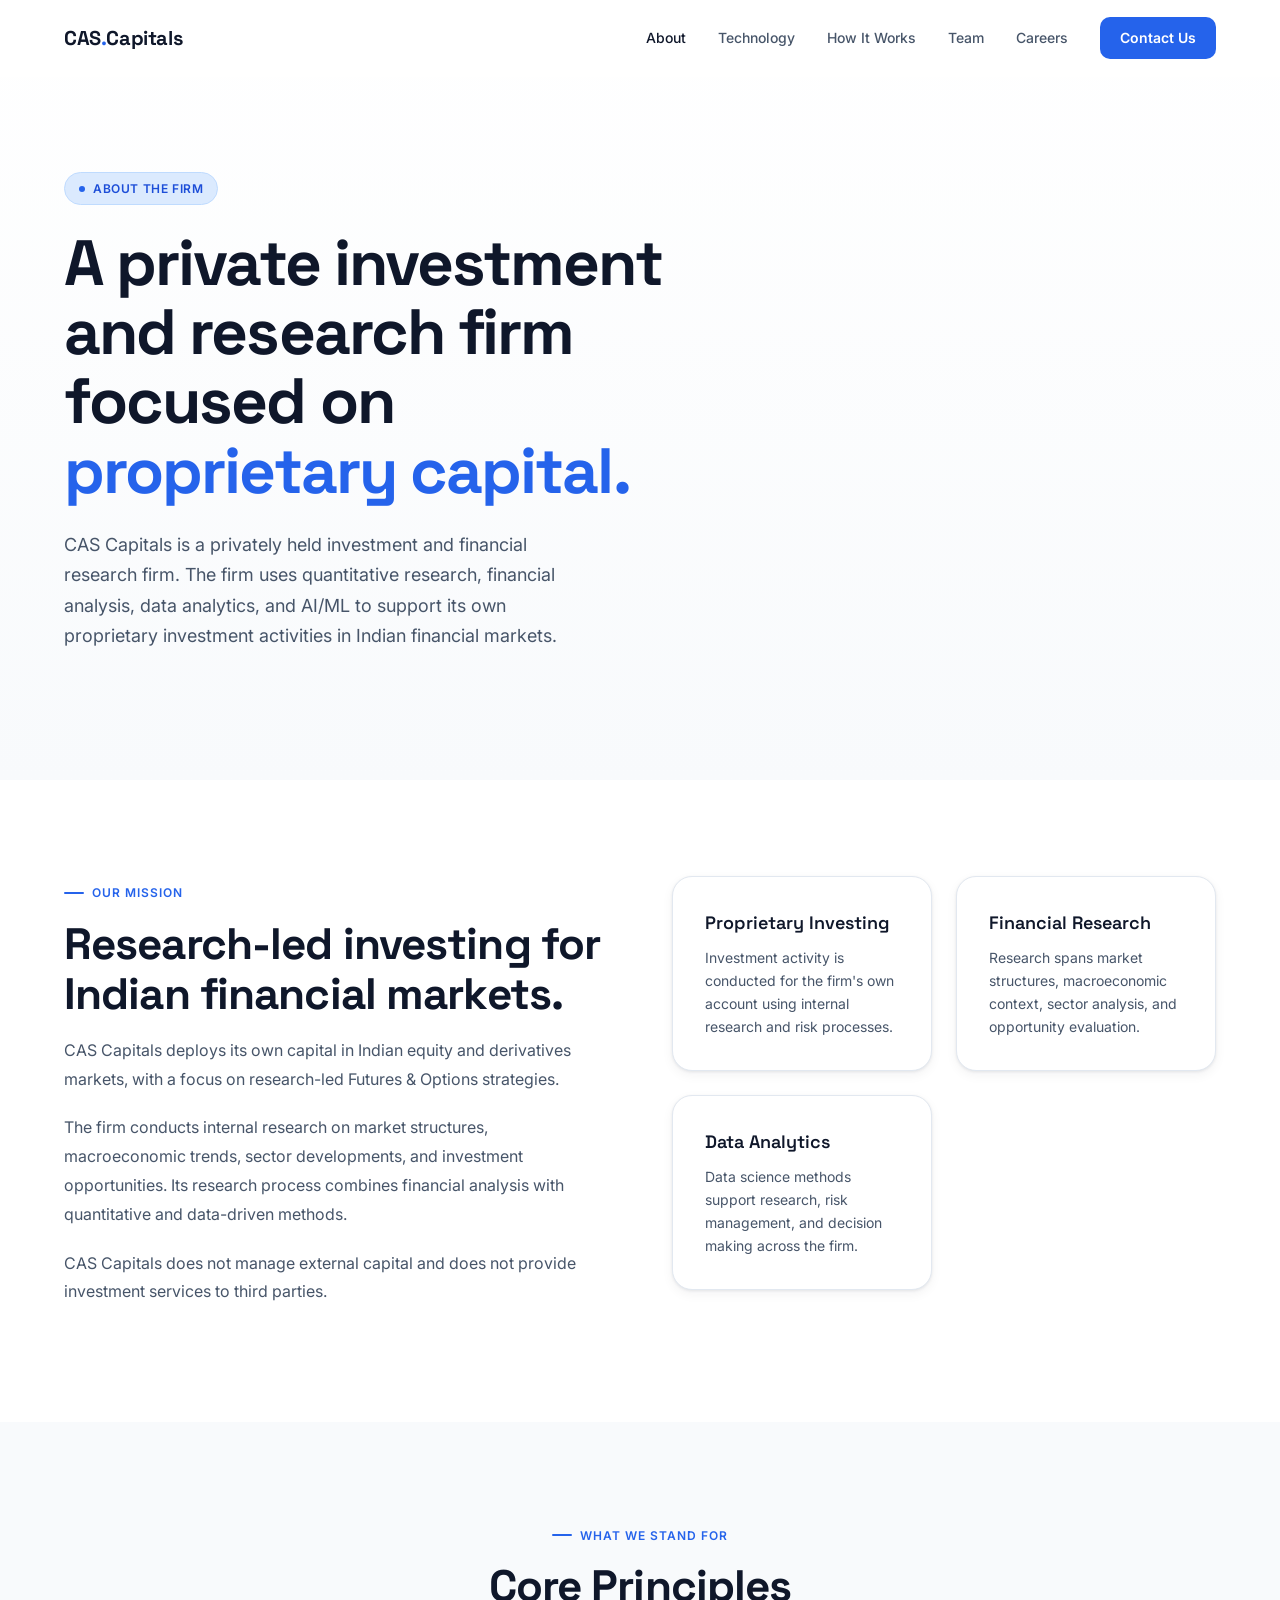
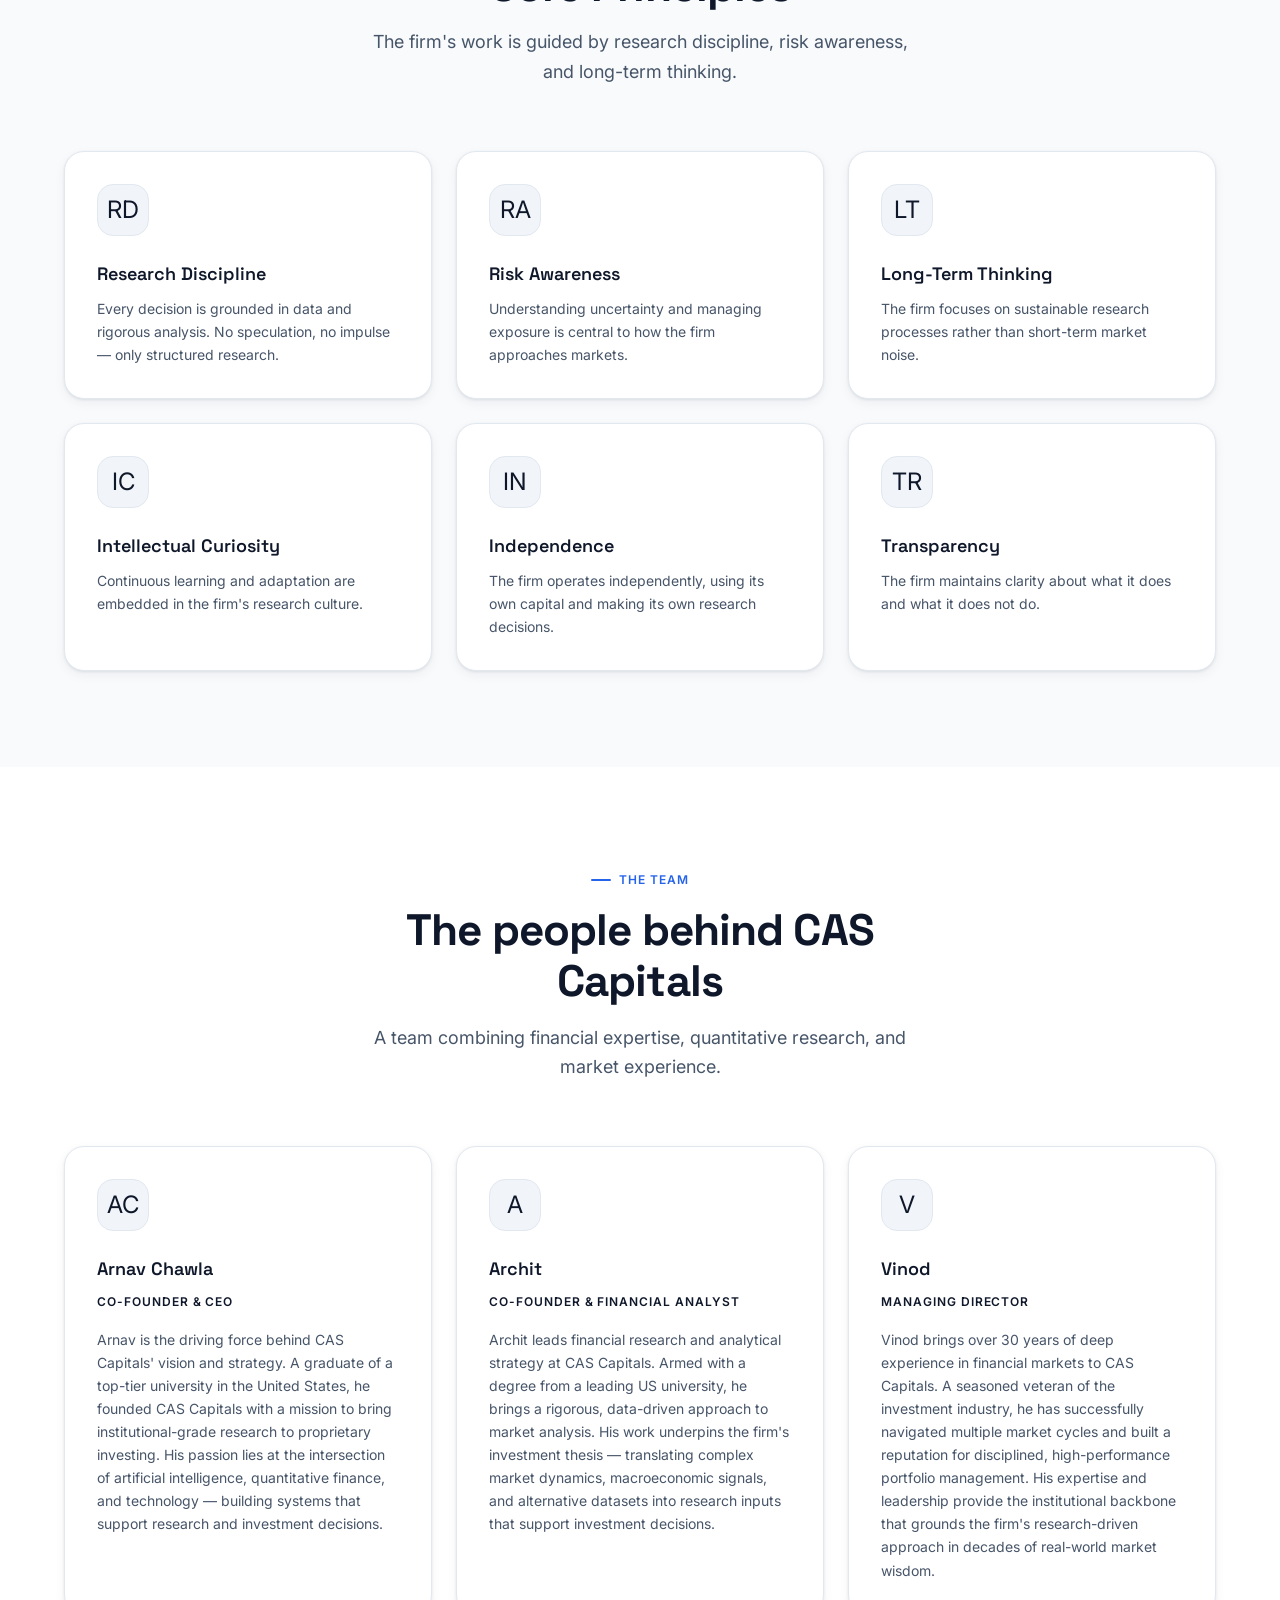
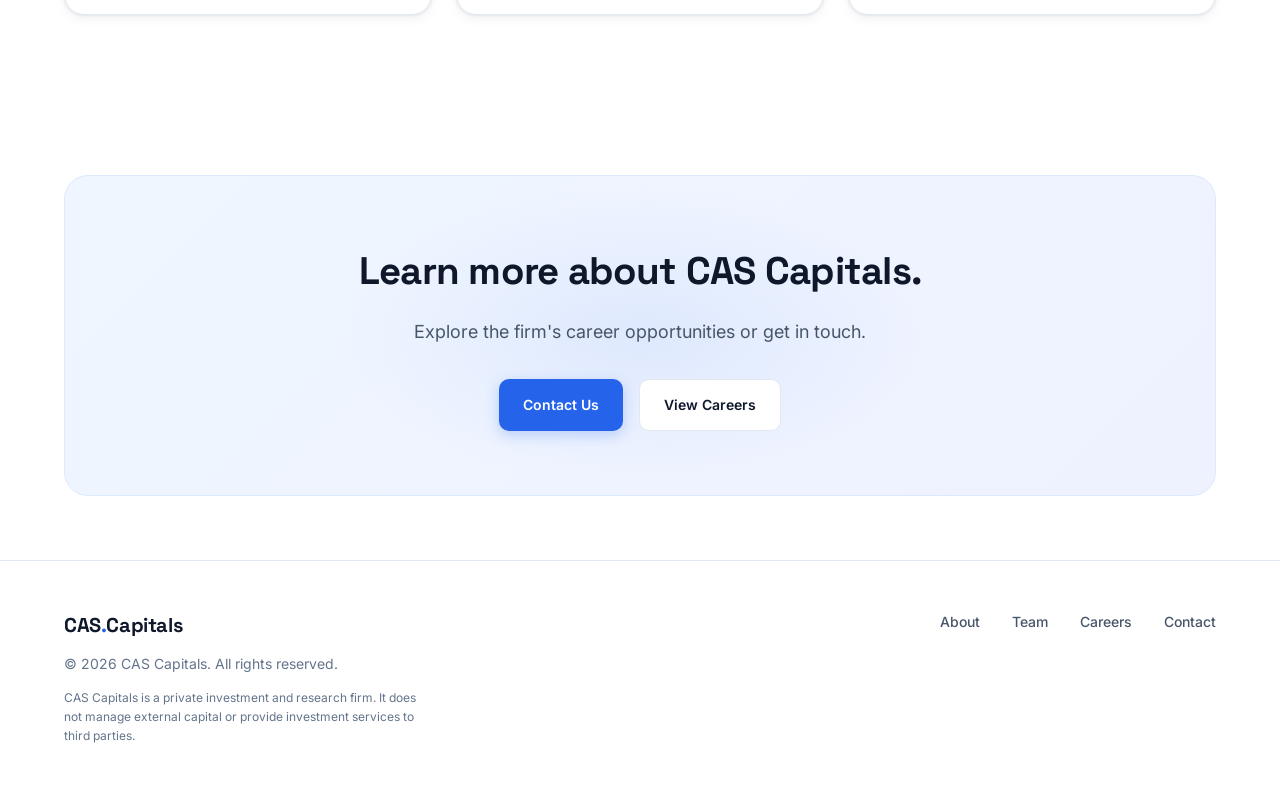
==== about.html @ b5a3a10e "Migrate about page to shared design system" ====
<!DOCTYPE html>
<html lang="en">
<head>
  <meta charset="UTF-8" />
  <meta name="viewport" content="width=device-width, initial-scale=1.0" />
  <title>About — CAS Capitals</title>
  <meta name="description" content="Learn about CAS Capitals — our mission, research orientation, and the team behind proprietary investment research." />
  <link rel="preconnect" href="https://fonts.googleapis.com" />
  <link rel="preconnect" href="https://fonts.gstatic.com" crossorigin />
  <link href="https://fonts.googleapis.com/css2?family=Inter:wght@300;400;500;600;700&family=Space+Grotesk:wght@300;400;500;600;700&display=swap" rel="stylesheet" />
  <link rel="stylesheet" href="css/main.css" />
</head>
<body>

<!-- NAV -->
<nav class="navbar">
  <div class="container navbar-inner">
    <a href="index.html" class="logo">CAS<span>.</span>Capitals</a>
    <button class="mobile-menu-btn" type="button" aria-label="Open navigation menu"></button>
    <ul class="nav-links">
      <li><a href="about.html" class="active">About</a></li>
      <li><a href="index.html#technology">Technology</a></li>
      <li><a href="index.html#how">How It Works</a></li>
      <li><a href="about.html#team">Team</a></li>
      <li><a href="careers.html">Careers</a></li>
      <li><a href="contact.html" class="nav-cta">Contact Us</a></li>
    </ul>
  </div>
</nav>

<!-- PAGE HERO -->
<section class="hero">
  <div class="container">
    <div class="hero-content">
      <div class="badge hero-badge reveal"><span class="badge-dot"></span>About the Firm</div>
      <h1 class="hero-title reveal reveal-d1">A private investment and research firm focused on <em>proprietary capital.</em></h1>
      <p class="hero-sub reveal reveal-d2">
        CAS Capitals is a privately held investment and financial research firm. The firm uses quantitative research, financial analysis, data analytics, and AI/ML to support its own proprietary investment activities in Indian financial markets.
      </p>
    </div>
  </div>
</section>

<!-- MISSION -->
<section class="section" id="mission">
  <div class="container">
    <div class="mission-grid">
      <div class="mission-text">
        <div class="section-label reveal">Our Mission</div>
        <h2 class="section-title reveal reveal-d1">Research-led investing for Indian financial markets.</h2>
        <p class="reveal reveal-d2">
          CAS Capitals deploys its own capital in Indian equity and derivatives markets, with a focus on research-led Futures & Options strategies.
        </p>
        <p class="reveal reveal-d3">
          The firm conducts internal research on market structures, macroeconomic trends, sector developments, and investment opportunities. Its research process combines financial analysis with quantitative and data-driven methods.
        </p>
        <p class="reveal reveal-d4">
          CAS Capitals does not manage external capital and does not provide investment services to third parties.
        </p>
      </div>
      <div class="mission-stats reveal reveal-d2">
        <div class="card">
          <div class="card-title">Proprietary Investing</div>
          <p class="card-text">Investment activity is conducted for the firm's own account using internal research and risk processes.</p>
        </div>
        <div class="card">
          <div class="card-title">Financial Research</div>
          <p class="card-text">Research spans market structures, macroeconomic context, sector analysis, and opportunity evaluation.</p>
        </div>
        <div class="card">
          <div class="card-title">Data Analytics</div>
          <p class="card-text">Data science methods support research, risk management, and decision making across the firm.</p>
        </div>
      </div>
    </div>
  </div>
</section>

<!-- VALUES -->
<section class="section section-alt" id="values">
  <div class="container">
    <div class="section-header center">
      <div class="section-label reveal">What We Stand For</div>
      <h2 class="section-title reveal reveal-d1">Core Principles</h2>
      <p class="section-sub reveal reveal-d2">The firm's work is guided by research discipline, risk awareness, and long-term thinking.</p>
    </div>
    <div class="features-grid">
      <div class="card reveal reveal-d1">
        <div class="card-icon">RD</div>
        <h3 class="card-title">Research Discipline</h3>
        <p class="card-text">Every decision is grounded in data and rigorous analysis. No speculation, no impulse — only structured research.</p>
      </div>
      <div class="card reveal reveal-d2">
        <div class="card-icon">RA</div>
        <h3 class="card-title">Risk Awareness</h3>
        <p class="card-text">Understanding uncertainty and managing exposure is central to how the firm approaches markets.</p>
      </div>
      <div class="card reveal reveal-d3">
        <div class="card-icon">LT</div>
        <h3 class="card-title">Long-Term Thinking</h3>
        <p class="card-text">The firm focuses on sustainable research processes rather than short-term market noise.</p>
      </div>
      <div class="card reveal reveal-d1">
        <div class="card-icon">IC</div>
        <h3 class="card-title">Intellectual Curiosity</h3>
        <p class="card-text">Continuous learning and adaptation are embedded in the firm's research culture.</p>
      </div>
      <div class="card reveal reveal-d2">
        <div class="card-icon">IN</div>
        <h3 class="card-title">Independence</h3>
        <p class="card-text">The firm operates independently, using its own capital and making its own research decisions.</p>
      </div>
      <div class="card reveal reveal-d3">
        <div class="card-icon">TR</div>
        <h3 class="card-title">Transparency</h3>
        <p class="card-text">The firm maintains clarity about what it does and what it does not do.</p>
      </div>
    </div>
  </div>
</section>

<!-- TEAM -->
<section class="section" id="team">
  <div class="container">
    <div class="section-header center">
      <div class="section-label reveal">The Team</div>
      <h2 class="section-title reveal reveal-d1">The people behind CAS Capitals</h2>
      <p class="section-sub reveal reveal-d2">A team combining financial expertise, quantitative research, and market experience.</p>
    </div>
    <div class="features-grid">
      <div class="card reveal reveal-d1">
        <div class="card-icon">AC</div>
        <h3 class="card-title">Arnav Chawla</h3>
        <p class="card-text" style="font-size: 0.75rem; font-weight: 600; color: var(--accent); text-transform: uppercase; letter-spacing: 0.08em; margin-bottom: 16px;">Co-Founder & CEO</p>
        <p class="card-text">Arnav is the driving force behind CAS Capitals' vision and strategy. A graduate of a top-tier university in the United States, he founded CAS Capitals with a mission to bring institutional-grade research to proprietary investing. His passion lies at the intersection of artificial intelligence, quantitative finance, and technology — building systems that support research and investment decisions.</p>
      </div>
      <div class="card reveal reveal-d2">
        <div class="card-icon">A</div>
        <h3 class="card-title">Archit</h3>
        <p class="card-text" style="font-size: 0.75rem; font-weight: 600; color: var(--accent); text-transform: uppercase; letter-spacing: 0.08em; margin-bottom: 16px;">Co-Founder & Financial Analyst</p>
        <p class="card-text">Archit leads financial research and analytical strategy at CAS Capitals. Armed with a degree from a leading US university, he brings a rigorous, data-driven approach to market analysis. His work underpins the firm's investment thesis — translating complex market dynamics, macroeconomic signals, and alternative datasets into research inputs that support investment decisions.</p>
      </div>
      <div class="card reveal reveal-d3">
        <div class="card-icon">V</div>
        <h3 class="card-title">Vinod</h3>
        <p class="card-text" style="font-size: 0.75rem; font-weight: 600; color: var(--accent); text-transform: uppercase; letter-spacing: 0.08em; margin-bottom: 16px;">Managing Director</p>
        <p class="card-text">Vinod brings over 30 years of deep experience in financial markets to CAS Capitals. A seasoned veteran of the investment industry, he has successfully navigated multiple market cycles and built a reputation for disciplined, high-performance portfolio management. His expertise and leadership provide the institutional backbone that grounds the firm's research-driven approach in decades of real-world market wisdom.</p>
      </div>
    </div>
  </div>
</section>

<!-- CTA STRIP -->
<section class="cta-section" id="contact">
  <div class="container">
    <div class="cta-inner reveal">
      <div class="cta-decoration"></div>
      <h2>Learn more about CAS Capitals.</h2>
      <p>Explore the firm's career opportunities or get in touch.</p>
      <div class="cta-actions">
        <a href="contact.html" class="btn btn-primary">Contact Us</a>
        <a href="careers.html" class="btn btn-secondary">View Careers</a>
      </div>
    </div>
  </div>
</section>

<!-- FOOTER -->
<footer class="footer">
  <div class="container">
    <div class="footer-inner">
      <div class="footer-brand">
        <a href="index.html" class="logo">CAS<span>.</span>Capitals</a>
        <p class="footer-copy">© 2026 CAS Capitals. All rights reserved.</p>
        <p class="footer-disclaimer">CAS Capitals is a private investment and research firm. It does not manage external capital or provide investment services to third parties.</p>
      </div>
      <ul class="footer-links">
        <li><a href="about.html">About</a></li>
        <li><a href="about.html#team">Team</a></li>
        <li><a href="careers.html">Careers</a></li>
        <li><a href="contact.html">Contact</a></li>
      </ul>
    </div>
  </div>
</footer>

<script src="js/main.js"></script>
</body>
</html>
---- css/main.css ----
/* =====================================================
   CAS Capitals — Design System
   A clean, premium fintech aesthetic.
   ===================================================== */

/* ------------------------------------------------------
   1. Design Tokens
   ------------------------------------------------------ */
:root {
  /* Backgrounds */
  --color-bg: #ffffff;
  --color-bg-alt: #f8fafc;
  --color-bg-soft: #f1f5f9;
  --color-bg-input: #f8fafc;

  /* Text */
  --color-text: #0f172a;
  --color-text-secondary: #475569;
  --color-text-muted: #64748b;

  /* Accents */
  --color-accent: #2563eb;
  --color-accent-hover: #1d4ed8;
  --color-accent-secondary: #4f46e5;
  --color-accent-light: #dbeafe;
  --color-success: #10b981;
  --color-success-light: #d1fae5;

  /* Borders */
  --color-border: #e2e8f0;
  --color-border-light: #f1f5f9;

  /* Typography */
  --font-body: 'Inter', -apple-system, BlinkMacSystemFont, 'Segoe UI', Roboto, sans-serif;
  --font-display: 'Space Grotesk', -apple-system, BlinkMacSystemFont, 'Segoe UI', Roboto, sans-serif;

  /* Font sizes */
  --text-xs: 0.75rem;
  --text-sm: 0.875rem;
  --text-base: 1rem;
  --text-lg: 1.125rem;
  --text-xl: 1.25rem;
  --text-2xl: 1.5rem;
  --text-3xl: 1.875rem;
  --text-4xl: 2.25rem;
  --text-5xl: 3rem;

  /* Spacing */
  --space-1: 0.25rem;
  --space-2: 0.5rem;
  --space-3: 0.75rem;
  --space-4: 1rem;
  --space-5: 1.25rem;
  --space-6: 1.5rem;
  --space-8: 2rem;
  --space-10: 2.5rem;
  --space-12: 3rem;
  --space-16: 4rem;
  --space-20: 5rem;
  --space-24: 6rem;
  --space-32: 8rem;

  /* Layout */
  --container-max: 1200px;
  --radius-sm: 0.5rem;
  --radius-md: 0.625rem;
  --radius-lg: 1rem;
  --radius-xl: 1rem;
  --radius-2xl: 1.25rem;
  --radius-3xl: 1.5rem;

  /* Shadows */
  --shadow-sm: 0 1px 2px rgba(15, 23, 42, 0.04);
  --shadow-md: 0 4px 6px -1px rgba(15, 23, 42, 0.05), 0 2px 4px -2px rgba(15, 23, 42, 0.05);
  --shadow-lg: 0 10px 15px -3px rgba(15, 23, 42, 0.07), 0 4px 6px -4px rgba(15, 23, 42, 0.05);
  --shadow-xl: 0 20px 25px -5px rgba(15, 23, 42, 0.08), 0 8px 10px -6px rgba(15, 23, 42, 0.04);
  --shadow-card: 0 1px 3px rgba(15, 23, 42, 0.08), 0 4px 12px rgba(15, 23, 42, 0.05);
  --shadow-card-hover: 0 12px 24px rgba(15, 23, 42, 0.08);
  --shadow-button: 0 4px 14px rgba(37, 99, 235, 0.25);

  /* Transitions */
  --transition-fast: 150ms ease;
  --transition-base: 250ms ease;
  --transition-slow: 350ms ease;
}

/* ------------------------------------------------------
   2. Reset & Base
   ------------------------------------------------------ */
*,
*::before,
*::after {
  box-sizing: border-box;
  margin: 0;
  padding: 0;
}

html {
  scroll-behavior: smooth;
  -webkit-font-smoothing: antialiased;
  -moz-osx-font-smoothing: grayscale;
}

body {
  font-family: var(--font-body);
  font-size: var(--text-base);
  line-height: 1.6;
  color: var(--color-text);
  background-color: var(--color-bg);
  overflow-x: hidden;
}

img,
svg,
video,
canvas {
  display: block;
  max-width: 100%;
}

a {
  color: inherit;
  text-decoration: none;
}

ul,
ol {
  list-style: none;
}

button {
  font-family: inherit;
  cursor: pointer;
  border: none;
  background: none;
}

input,
textarea,
select {
  font-family: inherit;
  font-size: inherit;
}

::selection {
  background: var(--color-accent-light);
  color: var(--color-accent-hover);
}

/* ------------------------------------------------------
   3. Layout Utilities
   ------------------------------------------------------ */
.container {
  width: 100%;
  max-width: var(--container-max);
  margin: 0 auto;
  padding-left: var(--space-6);
  padding-right: var(--space-6);
}

@media (max-width: 640px) {
  .container {
    padding-left: var(--space-5);
    padding-right: var(--space-5);
  }
}

.section {
  padding-top: var(--space-24);
  padding-bottom: var(--space-24);
}

.section-alt {
  background-color: var(--color-bg-alt);
}

.section-header {
  max-width: 640px;
  margin-bottom: var(--space-16);
}

.section-header.center {
  text-align: center;
  margin-left: auto;
  margin-right: auto;
}

.section-label {
  display: inline-flex;
  align-items: center;
  gap: var(--space-2);
  font-size: var(--text-xs);
  font-weight: 600;
  letter-spacing: 0.08em;
  text-transform: uppercase;
  color: var(--color-accent);
  margin-bottom: var(--space-4);
}

.section-label::before {
  content: '';
  width: 20px;
  height: 2px;
  background-color: var(--color-accent);
  border-radius: 2px;
}

.section-header.center .section-label {
  justify-content: center;
}

.section-title {
  font-family: var(--font-display);
  font-size: clamp(1.875rem, 3.5vw, 2.75rem);
  font-weight: 700;
  line-height: 1.15;
  letter-spacing: -0.02em;
  color: var(--color-text);
  margin-bottom: var(--space-4);
}

.section-title em {
  font-style: normal;
  color: var(--color-accent);
}

.section-sub {
  font-size: var(--text-lg);
  color: var(--color-text-secondary);
  line-height: 1.65;
  max-width: 560px;
}

.section-header.center .section-sub {
  margin-left: auto;
  margin-right: auto;
}

/* ------------------------------------------------------
   4. Navbar
   ------------------------------------------------------ */
.navbar {
  position: fixed;
  top: 0;
  left: 0;
  right: 0;
  z-index: 100;
  background: rgba(255, 255, 255, 0.85);
  backdrop-filter: blur(12px);
  -webkit-backdrop-filter: blur(12px);
  border-bottom: 1px solid transparent;
  transition: var(--transition-base);
}

.navbar.scrolled {
  background: rgba(255, 255, 255, 0.96);
  border-bottom-color: var(--color-border);
  box-shadow: var(--shadow-sm);
}

.navbar-inner {
  display: flex;
  align-items: center;
  justify-content: space-between;
  height: 76px;
}

.logo {
  font-family: var(--font-display);
  font-size: var(--text-xl);
  font-weight: 700;
  letter-spacing: -0.02em;
  color: var(--color-text);
  display: inline-flex;
  align-items: baseline;
}

.logo span {
  color: var(--color-accent);
}

.nav-links {
  display: flex;
  align-items: center;
  gap: var(--space-8);
}

.nav-links a {
  font-size: var(--text-sm);
  font-weight: 500;
  color: var(--color-text-secondary);
  transition: color var(--transition-fast);
}

.nav-links a:hover,
.nav-links a.active {
  color: var(--color-text);
}

.nav-cta {
  display: inline-flex;
  align-items: center;
  gap: var(--space-2);
  background-color: var(--color-accent);
  color: #fff !important;
  padding: 0.625rem 1.25rem;
  border-radius: var(--radius-md);
  font-weight: 600 !important;
  font-size: var(--text-sm) !important;
  transition: background-color var(--transition-fast), box-shadow var(--transition-fast);
}

.nav-cta:hover {
  background-color: var(--color-accent-hover);
  box-shadow: var(--shadow-button);
}

.nav-cta.active {
  background-color: var(--color-accent-hover);
}

.mobile-menu-btn {
  display: none;
  width: 40px;
  height: 40px;
  align-items: center;
  justify-content: center;
  color: var(--color-text);
  border-radius: var(--radius-md);
  transition: background-color var(--transition-fast);
}

.mobile-menu-btn:hover {
  background-color: var(--color-bg-soft);
}

@media (max-width: 900px) {
  .nav-links {
    position: fixed;
    top: 76px;
    left: 0;
    right: 0;
    background: var(--color-bg);
    border-bottom: 1px solid var(--color-border);
    flex-direction: column;
    align-items: stretch;
    gap: 0;
    padding: var(--space-2) var(--space-6) var(--space-6);
    box-shadow: var(--shadow-lg);
    transform: translateY(-10px);
    opacity: 0;
    visibility: hidden;
    pointer-events: none;
    transition: transform var(--transition-base), opacity var(--transition-base), visibility var(--transition-base);
  }

  .nav-links.open {
    transform: translateY(0);
    opacity: 1;
    visibility: visible;
    pointer-events: auto;
  }

  .nav-links a {
    padding: var(--space-4) 0;
    border-bottom: 1px solid var(--color-border-light);
    font-size: var(--text-base);
  }

  .nav-cta {
    justify-content: center;
    margin-top: var(--space-4);
  }

  .mobile-menu-btn {
    display: flex;
  }
}

/* ------------------------------------------------------
   5. Footer
   ------------------------------------------------------ */
.footer {
  border-top: 1px solid var(--color-border);
  padding-top: var(--space-12);
  padding-bottom: var(--space-12);
  background: var(--color-bg);
}

.footer-inner {
  display: flex;
  align-items: flex-start;
  justify-content: space-between;
  gap: var(--space-8);
  flex-wrap: wrap;
}

.footer-brand {
  display: flex;
  flex-direction: column;
  gap: var(--space-3);
  max-width: 360px;
}

.footer-copy {
  font-size: var(--text-sm);
  color: var(--color-text-muted);
  line-height: 1.6;
}

.footer-disclaimer {
  font-size: var(--text-xs);
  color: var(--color-text-muted);
  line-height: 1.6;
}

.footer-links {
  display: flex;
  gap: var(--space-8);
}

.footer-links a {
  font-size: var(--text-sm);
  font-weight: 500;
  color: var(--color-text-secondary);
  transition: color var(--transition-fast);
}

.footer-links a:hover {
  color: var(--color-accent);
}

@media (max-width: 640px) {
  .footer-inner {
    flex-direction: column;
    gap: var(--space-8);
  }

  .footer-links {
    flex-wrap: wrap;
    gap: var(--space-6);
  }
}

/* ------------------------------------------------------
   6. Buttons
   ------------------------------------------------------ */
.btn {
  display: inline-flex;
  align-items: center;
  justify-content: center;
  gap: var(--space-2);
  font-size: var(--text-sm);
  font-weight: 600;
  padding: 0.875rem 1.5rem;
  border-radius: var(--radius-md);
  transition: transform var(--transition-fast), box-shadow var(--transition-fast), background-color var(--transition-fast), border-color var(--transition-fast);
}

.btn svg {
  flex-shrink: 0;
}

.btn-primary {
  background-color: var(--color-accent);
  color: #fff;
  box-shadow: var(--shadow-button);
}

.btn-primary:hover {
  background-color: var(--color-accent-hover);
  transform: translateY(-1px);
  box-shadow: 0 6px 20px rgba(37, 99, 235, 0.3);
}

.btn-secondary {
  background-color: #fff;
  color: var(--color-text);
  border: 1px solid var(--color-border);
}

.btn-secondary:hover {
  border-color: var(--color-accent);
  color: var(--color-accent);
  background-color: var(--color-bg-soft);
}

.btn-lg {
  padding: 1rem 2rem;
  font-size: var(--text-base);
}

.btn-block {
  width: 100%;
}

/* ------------------------------------------------------
   7. Cards
   ------------------------------------------------------ */
.card {
  background: var(--color-bg);
  border: 1px solid var(--color-border);
  border-radius: var(--radius-2xl);
  padding: var(--space-8);
  box-shadow: var(--shadow-card);
  transition: transform var(--transition-base), box-shadow var(--transition-base), border-color var(--transition-base);
}

.card:hover {
  transform: translateY(-4px);
  box-shadow: var(--shadow-card-hover);
  border-color: #dbeafe;
}

.card-icon {
  width: 52px;
  height: 52px;
  display: flex;
  align-items: center;
  justify-content: center;
  font-size: 1.5rem;
  background: var(--color-bg-soft);
  border: 1px solid var(--color-border);
  border-radius: var(--radius-lg);
  margin-bottom: var(--space-6);
}

.card-title {
  font-family: var(--font-display);
  font-size: var(--text-lg);
  font-weight: 600;
  color: var(--color-text);
  margin-bottom: var(--space-2);
}

.card-text {
  font-size: var(--text-sm);
  color: var(--color-text-secondary);
  line-height: 1.65;
}

/* ------------------------------------------------------
   8. Badges & Tags
   ------------------------------------------------------ */
.badge {
  display: inline-flex;
  align-items: center;
  gap: var(--space-2);
  background: var(--color-accent-light);
  color: var(--color-accent-hover);
  border: 1px solid #bfdbfe;
  border-radius: 999px;
  padding: 0.375rem 0.875rem;
  font-size: var(--text-xs);
  font-weight: 600;
  letter-spacing: 0.05em;
  text-transform: uppercase;
}

.badge-dot {
  width: 6px;
  height: 6px;
  border-radius: 50%;
  background: var(--color-accent);
  animation: pulse-dot 2s infinite;
}

.badge-success {
  background: var(--color-success-light);
  color: #047857;
  border-color: #a7f3d0;
}

.badge-success .badge-dot {
  background: var(--color-success);
}

@keyframes pulse-dot {
  0%, 100% { opacity: 1; transform: scale(1); }
  50% { opacity: 0.5; transform: scale(0.75); }
}

/* ------------------------------------------------------
   9. Forms
   ------------------------------------------------------ */
.form-card {
  background: var(--color-bg);
  border: 1px solid var(--color-border);
  border-radius: var(--radius-3xl);
  padding: var(--space-10) var(--space-10);
  box-shadow: var(--shadow-lg);
}

@media (max-width: 640px) {
  .form-card {
    padding: var(--space-8) var(--space-6);
  }
}

.form-row {
  display: grid;
  grid-template-columns: 1fr 1fr;
  gap: var(--space-4);
}

@media (max-width: 640px) {
  .form-row {
    grid-template-columns: 1fr;
  }
}

.form-field {
  display: flex;
  flex-direction: column;
  gap: var(--space-2);
}

.form-field label,
.form-section-label {
  font-size: var(--text-xs);
  font-weight: 600;
  letter-spacing: 0.06em;
  text-transform: uppercase;
  color: var(--color-text-muted);
}

.form-section-label {
  color: var(--color-accent);
  margin-bottom: calc(var(--space-2) * -1);
}

.form-field input,
.form-field textarea,
.form-field select {
  background: var(--color-bg-input);
  border: 1px solid var(--color-border);
  border-radius: var(--radius-md);
  padding: 0.875rem 1rem;
  color: var(--color-text);
  outline: none;
  transition: border-color var(--transition-fast), box-shadow var(--transition-fast), background-color var(--transition-fast);
  width: 100%;
}

.form-field input::placeholder,
.form-field textarea::placeholder {
  color: var(--color-text-muted);
}

.form-field input:hover,
.form-field textarea:hover,
.form-field select:hover {
  border-color: #cbd5e1;
}

.form-field input:focus,
.form-field textarea:focus,
.form-field select:focus {
  border-color: var(--color-accent);
  background-color: #fff;
  box-shadow: 0 0 0 3px rgba(37, 99, 235, 0.1);
}

.form-field textarea {
  resize: vertical;
  min-height: 120px;
}

.form-field select {
  appearance: none;
  -webkit-appearance: none;
  cursor: pointer;
  background-image: url("data:image/svg+xml,%3Csvg xmlns='http://www.w3.org/2000/svg' width='16' height='16' viewBox='0 0 24 24' fill='none' stroke='%2364748b' stroke-width='2' stroke-linecap='round' stroke-linejoin='round'%3E%3Cpath d='m6 9 6 6 6-6'/%3E%3C/svg%3E");
  background-repeat: no-repeat;
  background-position: right 1rem center;
  padding-right: 2.5rem;
}

.form-field select option {
  background: #fff;
  color: var(--color-text);
}

.form-success {
  display: none;
  text-align: center;
  padding: var(--space-8) var(--space-4);
}

.success-icon {
  font-size: 2.5rem;
  margin-bottom: var(--space-4);
}

.form-success h3,
.form-success h4 {
  font-family: var(--font-display);
  font-size: var(--text-xl);
  font-weight: 700;
  margin-bottom: var(--space-2);
}

.form-success p {
  font-size: var(--text-sm);
  color: var(--color-text-secondary);
}

/* ------------------------------------------------------
   10. Home Page — Hero
   ------------------------------------------------------ */
.hero {
  position: relative;
  padding-top: calc(76px + var(--space-24));
  padding-bottom: var(--space-24);
  background: linear-gradient(180deg, var(--color-bg) 0%, var(--color-bg-alt) 100%);
  overflow: hidden;
}

.hero-grid {
  display: grid;
  grid-template-columns: 1fr 1fr;
  gap: var(--space-16);
  align-items: center;
}

.hero-content {
  max-width: 640px;
}

.hero-badge {
  margin-bottom: var(--space-6);
}

.hero-title {
  font-family: var(--font-display);
  font-size: clamp(2.5rem, 5vw, 4rem);
  font-weight: 700;
  line-height: 1.08;
  letter-spacing: -0.03em;
  color: var(--color-text);
  margin-bottom: var(--space-6);
}

.hero-title em {
  font-style: normal;
  color: var(--color-accent);
}

.hero-sub {
  font-size: var(--text-lg);
  color: var(--color-text-secondary);
  line-height: 1.7;
  margin-bottom: var(--space-8);
  max-width: 520px;
}

.hero-actions {
  display: flex;
  gap: var(--space-4);
  flex-wrap: wrap;
  margin-bottom: var(--space-16);
}

.hero-visual {
  position: relative;
}

.hero-card {
  background: var(--color-bg);
  border: 1px solid var(--color-border);
  border-radius: var(--radius-3xl);
  padding: var(--space-8);
  box-shadow: var(--shadow-xl);
}

.hero-card-header {
  display: flex;
  justify-content: space-between;
  align-items: center;
  margin-bottom: var(--space-6);
}

.hero-card-title {
  font-family: var(--font-display);
  font-weight: 600;
  color: var(--color-text);
}

.hero-card-value {
  font-family: var(--font-display);
  font-size: var(--text-3xl);
  font-weight: 700;
  color: var(--color-accent);
  margin-bottom: var(--space-1);
}

.hero-card-label {
  font-size: var(--text-sm);
  color: var(--color-text-muted);
}

.mini-chart {
  display: flex;
  align-items: flex-end;
  gap: var(--space-2);
  height: 120px;
  margin-bottom: var(--space-6);
}

.mini-bar {
  flex: 1;
  border-radius: 4px 4px 0 0;
  background: linear-gradient(to top, var(--color-accent-secondary), var(--color-accent));
  opacity: 0.85;
  transform-origin: bottom;
  animation: bar-grow 1.2s ease forwards;
}

@keyframes bar-grow {
  from { transform: scaleY(0); opacity: 0; }
  to { transform: scaleY(1); opacity: 0.85; }
}

.hero-stats {
  display: flex;
  gap: var(--space-12);
  flex-wrap: wrap;
}

.stat-item {
  display: flex;
  flex-direction: column;
  gap: var(--space-1);
}

.stat-value {
  font-family: var(--font-display);
  font-size: var(--text-3xl);
  font-weight: 700;
  color: var(--color-text);
}

.stat-label {
  font-size: var(--text-xs);
  font-weight: 600;
  letter-spacing: 0.06em;
  text-transform: uppercase;
  color: var(--color-text-muted);
}

.hero-decoration {
  position: absolute;
  top: -60px;
  right: -60px;
  width: 320px;
  height: 320px;
  background: radial-gradient(circle, rgba(37, 99, 235, 0.1) 0%, transparent 70%);
  pointer-events: none;
  z-index: 0;
}

@media (max-width: 900px) {
  .hero-grid {
    grid-template-columns: 1fr;
    gap: var(--space-12);
  }

  .hero-visual {
    order: -1;
  }

  .hero-stats {
    gap: var(--space-8);
  }
}

/* ------------------------------------------------------
   11. Marquee
   ------------------------------------------------------ */
.marquee-section {
  background: var(--color-bg);
  border-top: 1px solid var(--color-border);
  border-bottom: 1px solid var(--color-border);
  padding: var(--space-6) 0;
  overflow: hidden;
}

.marquee-track {
  display: flex;
  gap: var(--space-16);
  animation: marquee 30s linear infinite;
  white-space: nowrap;
}

.marquee-track:hover {
  animation-play-state: paused;
}

.marquee-item {
  display: inline-flex;
  align-items: center;
  gap: var(--space-3);
  font-size: var(--text-sm);
  font-weight: 500;
  letter-spacing: 0.04em;
  text-transform: uppercase;
  color: var(--color-text-muted);
}

.marquee-item .dot {
  color: var(--color-accent);
}

@keyframes marquee {
  0% { transform: translateX(0); }
  100% { transform: translateX(-50%); }
}

/* ------------------------------------------------------
   12. Feature Grid
   ------------------------------------------------------ */
.features-grid {
  display: grid;
  grid-template-columns: repeat(3, 1fr);
  gap: var(--space-6);
}

@media (max-width: 900px) {
  .features-grid {
    grid-template-columns: repeat(2, 1fr);
  }
}

@media (max-width: 640px) {
  .features-grid {
    grid-template-columns: 1fr;
  }
}

/* ------------------------------------------------------
   13. AI Engine / Technology Section
   ------------------------------------------------------ */
.ai-section {
  background: linear-gradient(135deg, #f0f9ff 0%, #eef2ff 100%);
  border-radius: var(--radius-3xl);
  padding: var(--space-16);
}

.ai-grid {
  display: grid;
  grid-template-columns: 1fr 1fr;
  gap: var(--space-16);
  align-items: center;
}

.ai-list {
  display: flex;
  flex-direction: column;
  gap: var(--space-4);
}

.ai-pill {
  display: flex;
  align-items: center;
  gap: var(--space-4);
  background: var(--color-bg);
  border: 1px solid var(--color-border);
  border-radius: var(--radius-lg);
  padding: var(--space-4) var(--space-5);
  transition: border-color var(--transition-fast), box-shadow var(--transition-fast);
}

.ai-pill:hover {
  border-color: var(--color-accent);
  box-shadow: var(--shadow-md);
}

.ai-pill-icon {
  width: 44px;
  height: 44px;
  flex-shrink: 0;
  display: flex;
  align-items: center;
  justify-content: center;
  background: var(--color-accent-light);
  color: var(--color-accent);
  border-radius: var(--radius-md);
  font-size: 1.1rem;
}

.ai-pill-text h4 {
  font-size: var(--text-base);
  font-weight: 600;
  color: var(--color-text);
  margin-bottom: 2px;
}

.ai-pill-text p {
  font-size: var(--text-sm);
  color: var(--color-text-secondary);
}

.terminal {
  background: #0f172a;
  border-radius: var(--radius-xl);
  overflow: hidden;
  box-shadow: var(--shadow-xl);
  color: #e2e8f0;
}

.terminal-header {
  display: flex;
  align-items: center;
  gap: var(--space-2);
  padding: var(--space-4) var(--space-5);
  background: rgba(255, 255, 255, 0.05);
  border-bottom: 1px solid rgba(255, 255, 255, 0.08);
}

.t-dot {
  width: 10px;
  height: 10px;
  border-radius: 50%;
}

.t-dot.r { background: #f87171; }
.t-dot.y { background: #fbbf24; }
.t-dot.g { background: #34d399; }

.terminal-title {
  margin-left: var(--space-2);
  font-size: var(--text-xs);
  color: var(--color-text-muted);
}

.terminal-body {
  padding: var(--space-6);
  font-family: 'SF Mono', Consolas, 'Courier New', monospace;
  font-size: var(--text-sm);
  line-height: 1.9;
}

.t-prompt { color: #60a5fa; }
.t-cmd { color: #e2e8f0; }
.t-out { color: #34d399; }
.t-comment { color: #64748b; }
.t-warn { color: #fbbf24; }
.t-cursor {
  display: inline-block;
  width: 8px;
  height: 15px;
  background: #60a5fa;
  vertical-align: middle;
  animation: blink 1s step-end infinite;
}

@keyframes blink {
  0%, 100% { opacity: 1; }
  50% { opacity: 0; }
}

@media (max-width: 900px) {
  .ai-section {
    padding: var(--space-8);
  }

  .ai-grid {
    grid-template-columns: 1fr;
    gap: var(--space-10);
  }
}

/* ------------------------------------------------------
   14. How It Works
   ------------------------------------------------------ */
.steps {
  display: grid;
  grid-template-columns: repeat(4, 1fr);
  gap: var(--space-6);
  counter-reset: step;
}

.step {
  position: relative;
  text-align: center;
}

.step-num {
  width: 64px;
  height: 64px;
  margin: 0 auto var(--space-6);
  display: flex;
  align-items: center;
  justify-content: center;
  font-family: var(--font-display);
  font-size: var(--text-xl);
  font-weight: 700;
  color: var(--color-accent);
  background: var(--color-bg);
  border: 1px solid var(--color-border);
  border-radius: 50%;
  box-shadow: var(--shadow-sm);
  transition: border-color var(--transition-fast), box-shadow var(--transition-fast);
}

.step:hover .step-num {
  border-color: var(--color-accent);
  box-shadow: 0 0 0 4px var(--color-accent-light);
}

.step h3 {
  font-family: var(--font-display);
  font-size: var(--text-base);
  font-weight: 600;
  color: var(--color-text);
  margin-bottom: var(--space-2);
}

.step p {
  font-size: var(--text-sm);
  color: var(--color-text-secondary);
  line-height: 1.6;
}

@media (max-width: 900px) {
  .steps {
    grid-template-columns: repeat(2, 1fr);
  }
}

@media (max-width: 640px) {
  .steps {
    grid-template-columns: 1fr;
  }
}

/* ------------------------------------------------------
   15. CTA Section
   ------------------------------------------------------ */
.cta-section {
  padding-top: var(--space-16);
  padding-bottom: var(--space-16);
}

.cta-inner {
  background: linear-gradient(135deg, #eff6ff 0%, #eef2ff 100%);
  border: 1px solid #dbeafe;
  border-radius: var(--radius-3xl);
  padding: var(--space-16) var(--space-12);
  text-align: center;
  position: relative;
  overflow: hidden;
}

.cta-inner h2 {
  font-family: var(--font-display);
  font-size: clamp(1.75rem, 3vw, 2.5rem);
  font-weight: 700;
  letter-spacing: -0.02em;
  color: var(--color-text);
  margin-bottom: var(--space-4);
  position: relative;
}

.cta-inner p {
  font-size: var(--text-lg);
  color: var(--color-text-secondary);
  line-height: 1.65;
  max-width: 520px;
  margin: 0 auto var(--space-8);
  position: relative;
}

.cta-actions {
  display: flex;
  gap: var(--space-4);
  justify-content: center;
  flex-wrap: wrap;
  position: relative;
}

.cta-decoration {
  position: absolute;
  top: 50%;
  left: 50%;
  transform: translate(-50%, -50%);
  width: 600px;
  height: 300px;
  background: radial-gradient(ellipse, rgba(37, 99, 235, 0.08) 0%, transparent 70%);
  pointer-events: none;
}

@media (max-width: 640px) {
  .cta-inner {
    padding: var(--space-10) var(--space-6);
  }
}

/* ------------------------------------------------------
   16. About Page
   ------------------------------------------------------ */
.page-hero {
  padding-top: calc(76px + var(--space-20));
  padding-bottom: var(--space-20);
  background: linear-gradient(180deg, var(--color-bg) 0%, var(--color-bg-alt) 100%);
  border-bottom: 1px solid var(--color-border);
}

.page-hero-inner {
  max-width: 720px;
}

.page-tag {
  display: inline-flex;
  align-items: center;
  gap: var(--space-2);
  background: var(--color-accent-light);
  color: var(--color-accent-hover);
  border: 1px solid #bfdbfe;
  border-radius: 999px;
  padding: 0.375rem 0.875rem;
  font-size: var(--text-xs);
  font-weight: 600;
  letter-spacing: 0.06em;
  text-transform: uppercase;
  margin-bottom: var(--space-6);
}

.page-hero h1 {
  font-family: var(--font-display);
  font-size: clamp(2rem, 4.5vw, 3.5rem);
  font-weight: 700;
  line-height: 1.1;
  letter-spacing: -0.03em;
  color: var(--color-text);
  margin-bottom: var(--space-6);
}

.page-hero h1 em {
  font-style: normal;
  color: var(--color-accent);
}

.page-hero p {
  font-size: var(--text-lg);
  color: var(--color-text-secondary);
  line-height: 1.7;
  max-width: 600px;
}

.mission-grid {
  display: grid;
  grid-template-columns: 1fr 1fr;
  gap: var(--space-16);
  align-items: start;
}

.mission-text p {
  color: var(--color-text-secondary);
  font-size: var(--text-base);
  line-height: 1.8;
  margin-bottom: var(--space-5);
}

.mission-stats {
  display: grid;
  grid-template-columns: 1fr 1fr;
  gap: var(--space-6);
}

.stat-card {
  background: var(--color-bg);
  border: 1px solid var(--color-border);
  border-radius: var(--radius-xl);
  padding: var(--space-6);
  box-shadow: var(--shadow-card);
  transition: transform var(--transition-base), box-shadow var(--transition-base), border-color var(--transition-base);
}

.stat-card:hover {
  transform: translateY(-4px);
  box-shadow: var(--shadow-card-hover);
  border-color: #dbeafe;
}

.stat-card-value {
  font-family: var(--font-display);
  font-size: var(--text-3xl);
  font-weight: 700;
  color: var(--color-accent);
  margin-bottom: var(--space-1);
}

.stat-card-label {
  font-size: var(--text-xs);
  font-weight: 600;
  letter-spacing: 0.06em;
  text-transform: uppercase;
  color: var(--color-text-muted);
}

.values-grid {
  display: grid;
  grid-template-columns: repeat(3, 1fr);
  gap: var(--space-6);
}

.value-card {
  background: var(--color-bg);
  border: 1px solid var(--color-border);
  border-radius: var(--radius-2xl);
  padding: var(--space-8);
  box-shadow: var(--shadow-card);
  transition: transform var(--transition-base), box-shadow var(--transition-base), border-color var(--transition-base);
}

.value-card:hover {
  transform: translateY(-4px);
  box-shadow: var(--shadow-card-hover);
  border-color: #dbeafe;
}

.value-icon {
  font-size: 2rem;
  margin-bottom: var(--space-4);
}

.value-card h3 {
  font-family: var(--font-display);
  font-size: var(--text-base);
  font-weight: 600;
  color: var(--color-text);
  margin-bottom: var(--space-2);
}

.value-card p {
  font-size: var(--text-sm);
  color: var(--color-text-secondary);
  line-height: 1.65;
}

.team-grid {
  display: grid;
  grid-template-columns: repeat(3, 1fr);
  gap: var(--space-8);
}

.team-card {
  background: var(--color-bg);
  border: 1px solid var(--color-border);
  border-radius: var(--radius-2xl);
  padding: var(--space-10) var(--space-8);
  text-align: center;
  box-shadow: var(--shadow-card);
  transition: transform var(--transition-base), box-shadow var(--transition-base), border-color var(--transition-base);
}

.team-card:hover {
  transform: translateY(-4px);
  box-shadow: var(--shadow-card-hover);
  border-color: #dbeafe;
}

.team-avatar {
  width: 88px;
  height: 88px;
  border-radius: 50%;
  margin: 0 auto var(--space-5);
  display: flex;
  align-items: center;
  justify-content: center;
  font-family: var(--font-display);
  font-size: 1.8rem;
  font-weight: 700;
  background: linear-gradient(135deg, var(--color-accent-light), #e0e7ff);
  color: var(--color-accent);
}

.team-name {
  font-family: var(--font-display);
  font-size: var(--text-lg);
  font-weight: 700;
  color: var(--color-text);
  margin-bottom: var(--space-1);
}

.team-role {
  font-size: var(--text-xs);
  font-weight: 600;
  letter-spacing: 0.08em;
  text-transform: uppercase;
  color: var(--color-accent);
  margin-bottom: var(--space-5);
}

.team-divider {
  width: 40px;
  height: 1px;
  background: var(--color-border);
  margin: 0 auto var(--space-5);
}

.team-bio {
  font-size: var(--text-sm);
  color: var(--color-text-secondary);
  line-height: 1.75;
  text-align: left;
}

@media (max-width: 900px) {
  .mission-grid,
  .values-grid,
  .team-grid {
    grid-template-columns: 1fr 1fr;
  }
}

@media (max-width: 640px) {
  .mission-grid,
  .values-grid,
  .team-grid,
  .mission-stats {
    grid-template-columns: 1fr;
  }
}

/* ------------------------------------------------------
   17. Careers Page
   ------------------------------------------------------ */
.open-badge {
  display: inline-flex;
  align-items: center;
  gap: var(--space-2);
  margin-top: var(--space-6);
}

.why-grid {
  display: grid;
  grid-template-columns: repeat(3, 1fr);
  gap: var(--space-6);
}

.why-card {
  background: var(--color-bg);
  border: 1px solid var(--color-border);
  border-radius: var(--radius-2xl);
  padding: var(--space-8);
  box-shadow: var(--shadow-card);
  transition: transform var(--transition-base), box-shadow var(--transition-base), border-color var(--transition-base);
}

.why-card:hover {
  transform: translateY(-4px);
  box-shadow: var(--shadow-card-hover);
  border-color: #dbeafe;
}

.why-icon {
  font-size: 1.75rem;
  margin-bottom: var(--space-4);
}

.why-card h3 {
  font-family: var(--font-display);
  font-size: var(--text-base);
  font-weight: 600;
  color: var(--color-text);
  margin-bottom: var(--space-2);
}

.why-card p {
  font-size: var(--text-sm);
  color: var(--color-text-secondary);
  line-height: 1.65;
}

.jd-grid {
  display: grid;
  grid-template-columns: 1fr 1fr;
  gap: var(--space-8);
}

.jd-card {
  background: var(--color-bg);
  border: 1px solid var(--color-border);
  border-radius: var(--radius-2xl);
  padding: var(--space-8);
  box-shadow: var(--shadow-card);
  transition: transform var(--transition-base), box-shadow var(--transition-base), border-color var(--transition-base);
  display: flex;
  flex-direction: column;
}

.jd-card:hover {
  transform: translateY(-4px);
  box-shadow: var(--shadow-card-hover);
  border-color: #dbeafe;
}

.jd-tag {
  align-self: flex-start;
  margin-bottom: var(--space-6);
}

.jd-title {
  font-family: var(--font-display);
  font-size: var(--text-2xl);
  font-weight: 700;
  color: var(--color-text);
  margin-bottom: var(--space-1);
}

.jd-comp {
  font-size: var(--text-sm);
  font-weight: 600;
  color: var(--color-accent);
  margin-bottom: var(--space-6);
}

.jd-divider {
  height: 1px;
  background: var(--color-border);
  margin: var(--space-5) 0;
}

.jd-section-title {
  font-size: var(--text-xs);
  font-weight: 700;
  letter-spacing: 0.08em;
  text-transform: uppercase;
  color: var(--color-text-muted);
  margin-bottom: var(--space-3);
}

.jd-list {
  display: flex;
  flex-direction: column;
  gap: var(--space-2);
}

.jd-list li {
  font-size: var(--text-sm);
  color: var(--color-text-secondary);
  line-height: 1.55;
  padding-left: var(--space-5);
  position: relative;
}

.jd-list li::before {
  content: '→';
  position: absolute;
  left: 0;
  color: var(--color-accent);
  font-size: var(--text-sm);
}

.jd-apply {
  align-self: flex-start;
  margin-top: auto;
}

.process-steps {
  display: grid;
  grid-template-columns: repeat(4, 1fr);
  gap: var(--space-6);
}

.p-step {
  text-align: center;
  padding: var(--space-6);
  background: var(--color-bg);
  border: 1px solid var(--color-border);
  border-radius: var(--radius-xl);
  box-shadow: var(--shadow-card);
}

.p-step-num {
  font-family: var(--font-display);
  font-size: var(--text-3xl);
  font-weight: 700;
  color: var(--color-accent);
  margin-bottom: var(--space-3);
}

.p-step h4 {
  font-size: var(--text-base);
  font-weight: 600;
  color: var(--color-text);
  margin-bottom: var(--space-2);
}

.p-step p {
  font-size: var(--text-sm);
  color: var(--color-text-secondary);
  line-height: 1.6;
}

@media (max-width: 900px) {
  .why-grid,
  .jd-grid,
  .process-steps {
    grid-template-columns: 1fr 1fr;
  }
}

@media (max-width: 640px) {
  .why-grid,
  .jd-grid,
  .process-steps {
    grid-template-columns: 1fr;
  }
}

/* ------------------------------------------------------
   18. Contact Page
   ------------------------------------------------------ */
.contact-page {
  padding-top: calc(76px + var(--space-16));
  padding-bottom: var(--space-24);
}

.contact-grid {
  display: grid;
  grid-template-columns: 1fr 1.5fr;
  gap: var(--space-16);
  align-items: start;
}

.contact-title {
  font-family: var(--font-display);
  font-size: clamp(1.875rem, 3.5vw, 3rem);
  font-weight: 700;
  line-height: 1.1;
  letter-spacing: -0.02em;
  color: var(--color-text);
  margin-bottom: var(--space-4);
}

.contact-title em {
  font-style: normal;
  color: var(--color-accent);
}

.contact-desc {
  color: var(--color-text-secondary);
  font-size: var(--text-base);
  line-height: 1.75;
  margin-bottom: var(--space-10);
}

.contact-info {
  display: flex;
  flex-direction: column;
  gap: var(--space-4);
}

.info-item {
  display: flex;
  align-items: center;
  gap: var(--space-4);
  padding: var(--space-4) var(--space-5);
  background: var(--color-bg);
  border: 1px solid var(--color-border);
  border-radius: var(--radius-lg);
  box-shadow: var(--shadow-sm);
  transition: border-color var(--transition-fast), box-shadow var(--transition-fast);
}

.info-item:hover {
  border-color: var(--color-accent);
  box-shadow: var(--shadow-md);
}

.info-icon {
  width: 44px;
  height: 44px;
  display: flex;
  align-items: center;
  justify-content: center;
  background: var(--color-accent-light);
  color: var(--color-accent);
  border-radius: var(--radius-md);
  font-size: 1.1rem;
  flex-shrink: 0;
}

.info-text h4 {
  font-size: var(--text-xs);
  font-weight: 700;
  letter-spacing: 0.06em;
  text-transform: uppercase;
  color: var(--color-text-muted);
  margin-bottom: 2px;
}

.info-text p,
.info-text a {
  font-size: var(--text-sm);
  color: var(--color-text);
}

.info-text a:hover {
  color: var(--color-accent);
}

@media (max-width: 900px) {
  .contact-grid {
    grid-template-columns: 1fr;
    gap: var(--space-12);
  }
}

/* ------------------------------------------------------
   19. Apply Page
   ------------------------------------------------------ */
.apply-page {
  padding-top: calc(76px + var(--space-16));
  padding-bottom: var(--space-20);
}

.apply-page .page-sub {
  color: var(--color-text-secondary);
  font-size: var(--text-base);
  line-height: 1.7;
  margin-bottom: var(--space-10);
  max-width: 560px;
}

.apply-inner {
  max-width: 760px;
  margin: 0 auto;
}

.form-divider {
  height: 1px;
  background: var(--color-border);
  margin: var(--space-4) 0;
}

.upload-area {
  border: 1.5px dashed var(--color-border);
  border-radius: var(--radius-lg);
  padding: var(--space-8) var(--space-6);
  text-align: center;
  cursor: pointer;
  transition: border-color var(--transition-fast), background-color var(--transition-fast);
  position: relative;
  background: var(--color-bg-input);
}

.upload-area:hover,
.upload-area.dragover {
  border-color: var(--color-accent);
  background: var(--color-accent-light);
}

.upload-area input[type='file'] {
  position: absolute;
  inset: 0;
  opacity: 0;
  cursor: pointer;
  width: 100%;
  height: 100%;
}

.upload-icon {
  font-size: 2rem;
  margin-bottom: var(--space-2);
}

.upload-text {
  font-size: var(--text-sm);
  font-weight: 600;
  color: var(--color-text);
  margin-bottom: var(--space-1);
}

.upload-hint {
  font-size: var(--text-xs);
  color: var(--color-text-muted);
}

.upload-filename {
  margin-top: var(--space-2);
  font-size: var(--text-sm);
  color: var(--color-success);
  font-weight: 500;
  display: none;
}

.apply-footer {
  border-top: 1px solid var(--color-border);
  padding: var(--space-8) 0;
  text-align: center;
}

.apply-footer p {
  font-size: var(--text-xs);
  color: var(--color-text-muted);
}

/* ------------------------------------------------------
   20. Reveal Animations
   ------------------------------------------------------ */
.reveal {
  opacity: 0;
  transform: translateY(24px);
  transition: opacity 0.6s ease, transform 0.6s ease;
}

.reveal.visible {
  opacity: 1;
  transform: translateY(0);
}

.reveal-d1 { transition-delay: 0.1s; }
.reveal-d2 { transition-delay: 0.2s; }
.reveal-d3 { transition-delay: 0.3s; }
.reveal-d4 { transition-delay: 0.4s; }
.reveal-d5 { transition-delay: 0.5s; }

/* Respect reduced motion */
@media (prefers-reduced-motion: reduce) {
  *,
  *::before,
  *::after {
    animation-duration: 0.01ms !important;
    animation-iteration-count: 1 !important;
    transition-duration: 0.01ms !important;
  }

  .reveal {
    opacity: 1;
    transform: none;
  }
}
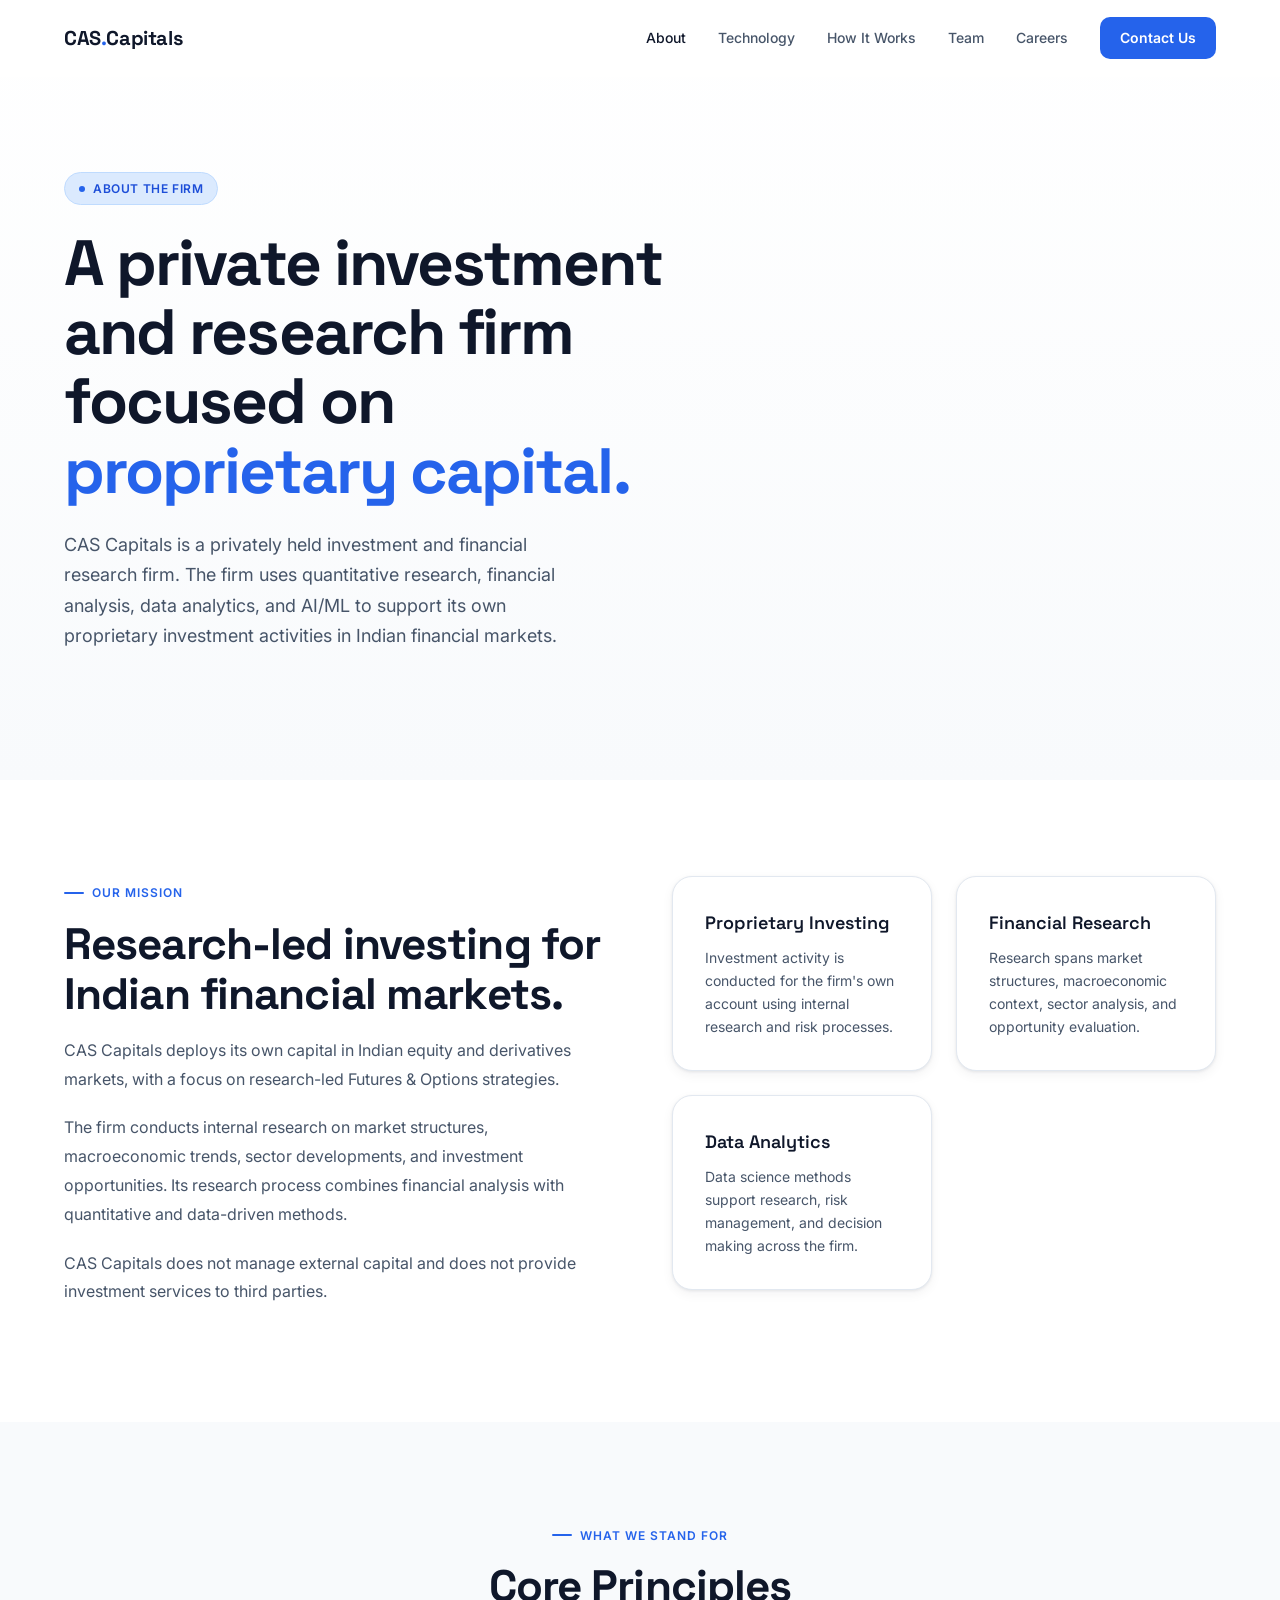
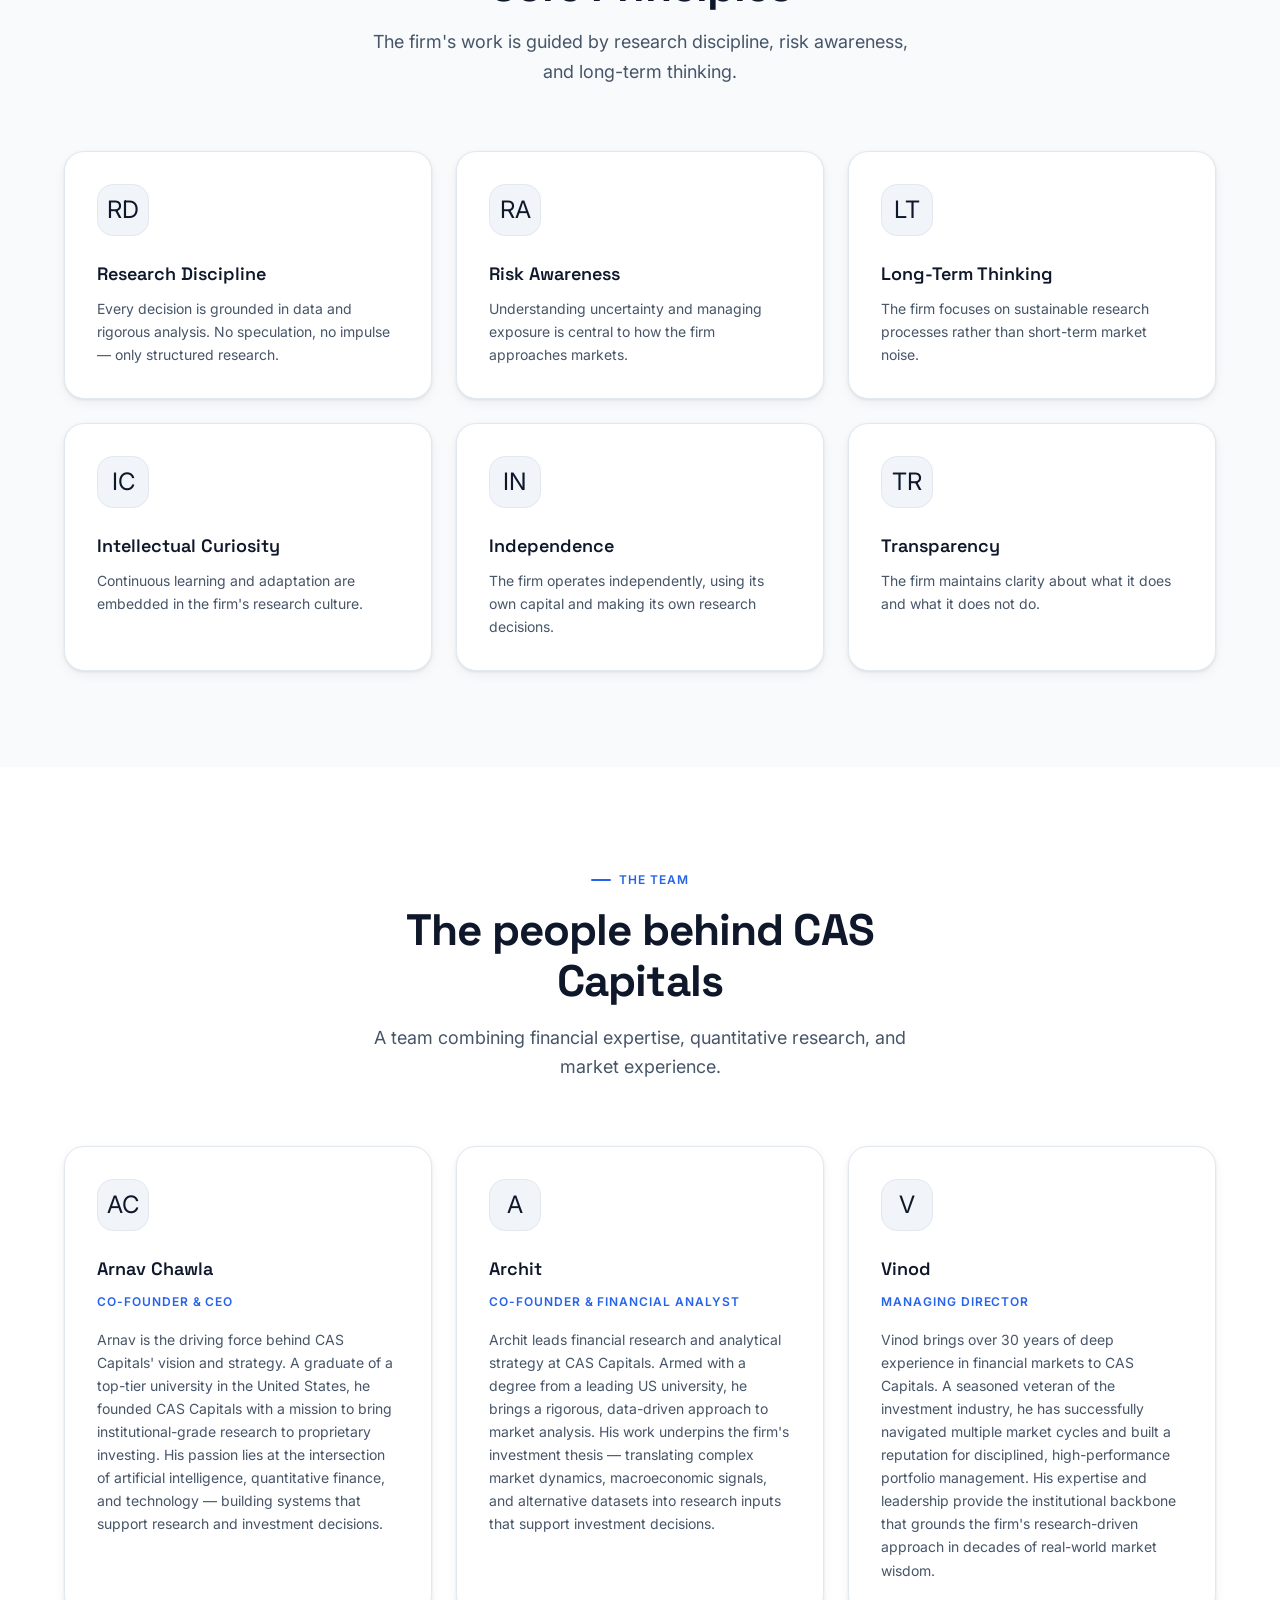
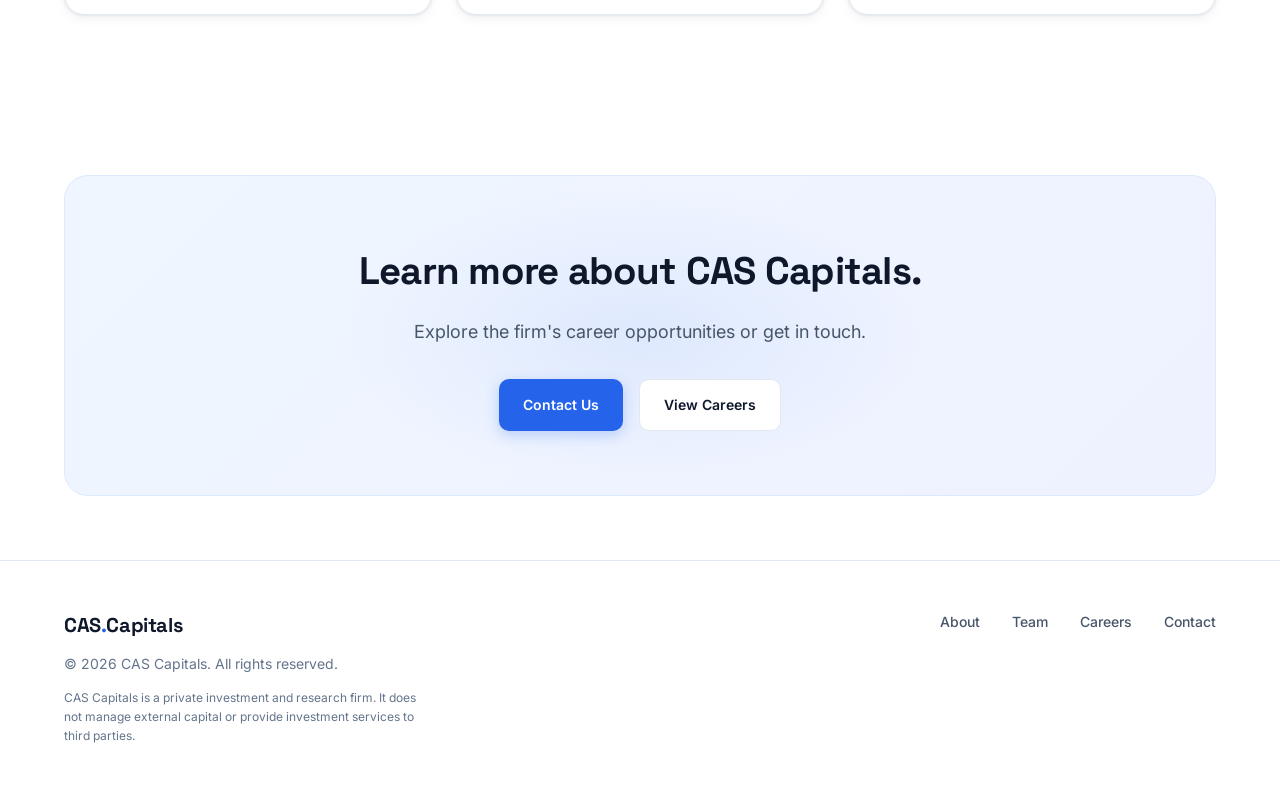
==== commit 5312d9c5: "Complete website migration and resolve all QA findings" ====
--- a/about.html
+++ b/about.html
@@ -131,19 +131,19 @@
       <div class="card reveal reveal-d1">
         <div class="card-icon">AC</div>
         <h3 class="card-title">Arnav Chawla</h3>
-        <p class="card-text" style="font-size: 0.75rem; font-weight: 600; color: var(--accent); text-transform: uppercase; letter-spacing: 0.08em; margin-bottom: 16px;">Co-Founder & CEO</p>
+        <p class="card-text" style="font-size: 0.75rem; font-weight: 600; color: var(--color-accent); text-transform: uppercase; letter-spacing: 0.08em; margin-bottom: 16px;">Co-Founder & CEO</p>
         <p class="card-text">Arnav is the driving force behind CAS Capitals' vision and strategy. A graduate of a top-tier university in the United States, he founded CAS Capitals with a mission to bring institutional-grade research to proprietary investing. His passion lies at the intersection of artificial intelligence, quantitative finance, and technology — building systems that support research and investment decisions.</p>
       </div>
       <div class="card reveal reveal-d2">
         <div class="card-icon">A</div>
         <h3 class="card-title">Archit</h3>
-        <p class="card-text" style="font-size: 0.75rem; font-weight: 600; color: var(--accent); text-transform: uppercase; letter-spacing: 0.08em; margin-bottom: 16px;">Co-Founder & Financial Analyst</p>
+        <p class="card-text" style="font-size: 0.75rem; font-weight: 600; color: var(--color-accent); text-transform: uppercase; letter-spacing: 0.08em; margin-bottom: 16px;">Co-Founder & Financial Analyst</p>
         <p class="card-text">Archit leads financial research and analytical strategy at CAS Capitals. Armed with a degree from a leading US university, he brings a rigorous, data-driven approach to market analysis. His work underpins the firm's investment thesis — translating complex market dynamics, macroeconomic signals, and alternative datasets into research inputs that support investment decisions.</p>
       </div>
       <div class="card reveal reveal-d3">
         <div class="card-icon">V</div>
         <h3 class="card-title">Vinod</h3>
-        <p class="card-text" style="font-size: 0.75rem; font-weight: 600; color: var(--accent); text-transform: uppercase; letter-spacing: 0.08em; margin-bottom: 16px;">Managing Director</p>
+        <p class="card-text" style="font-size: 0.75rem; font-weight: 600; color: var(--color-accent); text-transform: uppercase; letter-spacing: 0.08em; margin-bottom: 16px;">Managing Director</p>
         <p class="card-text">Vinod brings over 30 years of deep experience in financial markets to CAS Capitals. A seasoned veteran of the investment industry, he has successfully navigated multiple market cycles and built a reputation for disciplined, high-performance portfolio management. His expertise and leadership provide the institutional backbone that grounds the firm's research-driven approach in decades of real-world market wisdom.</p>
       </div>
     </div>
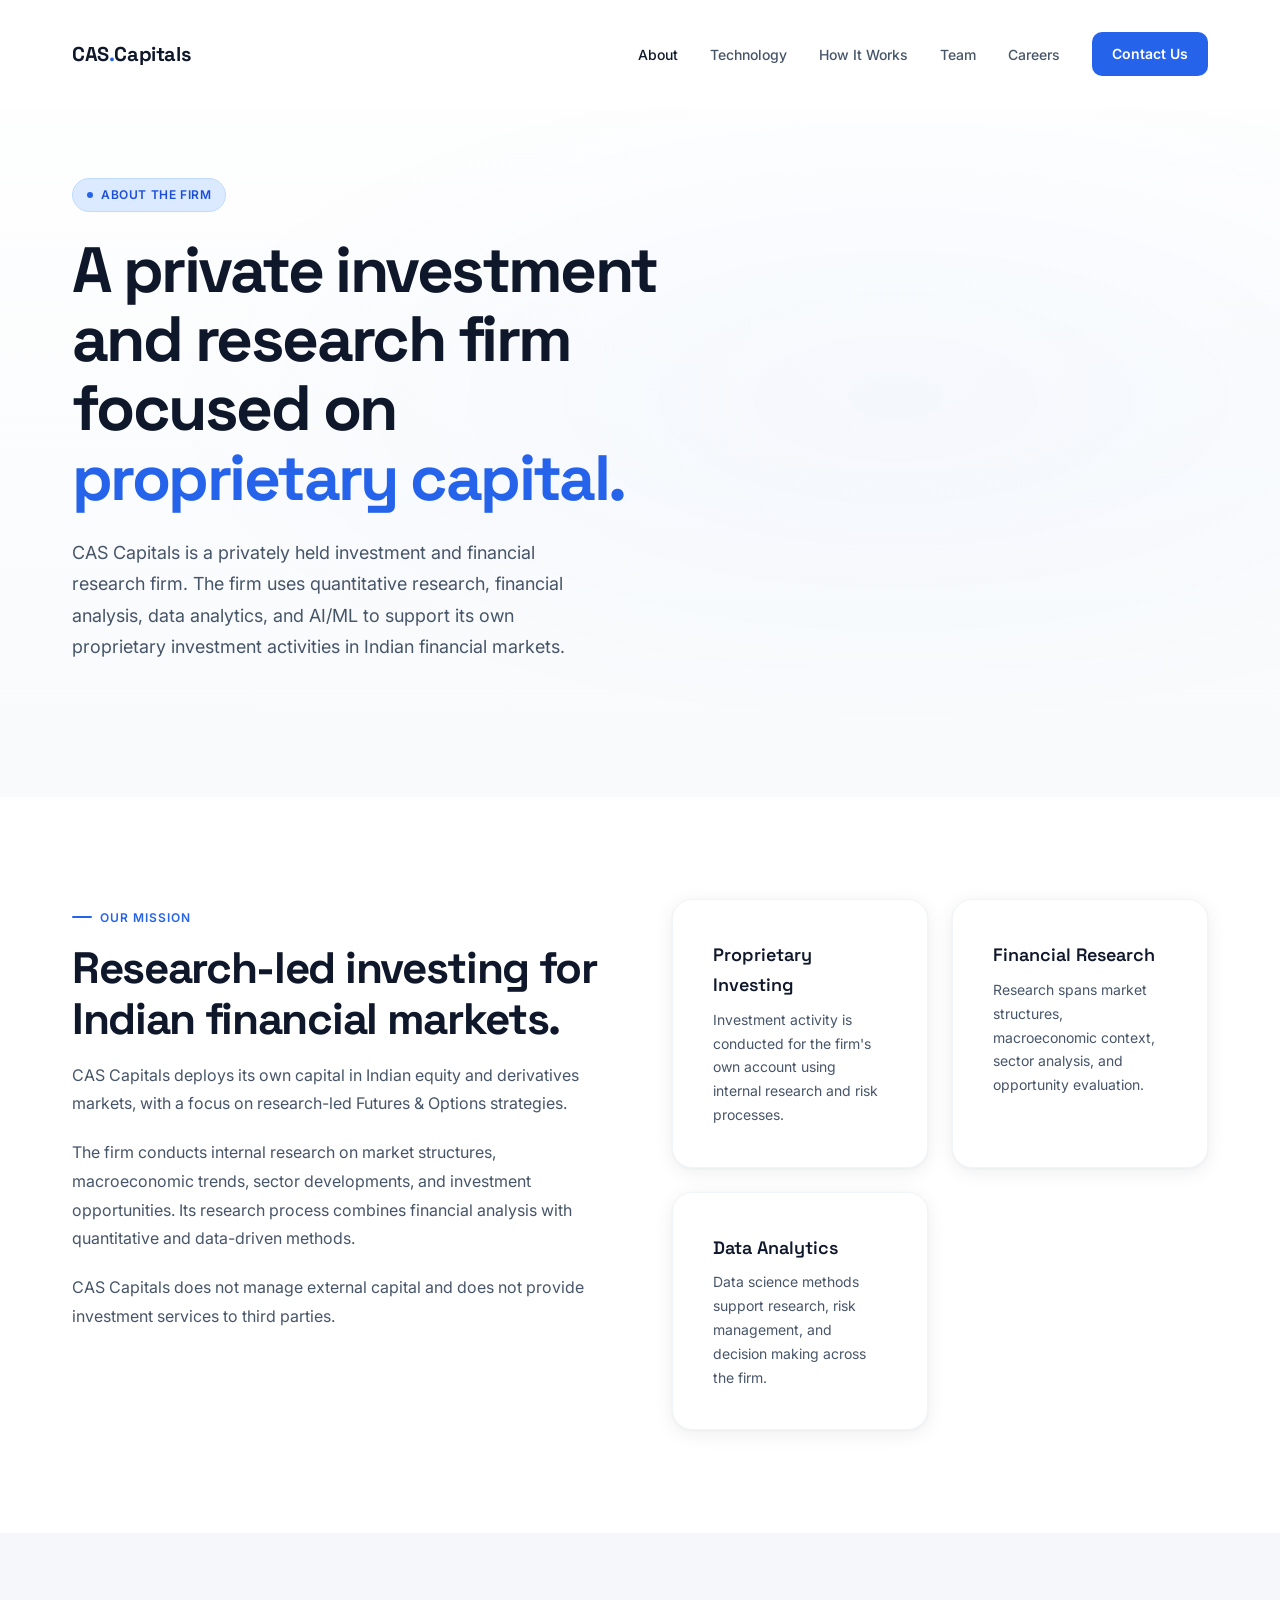
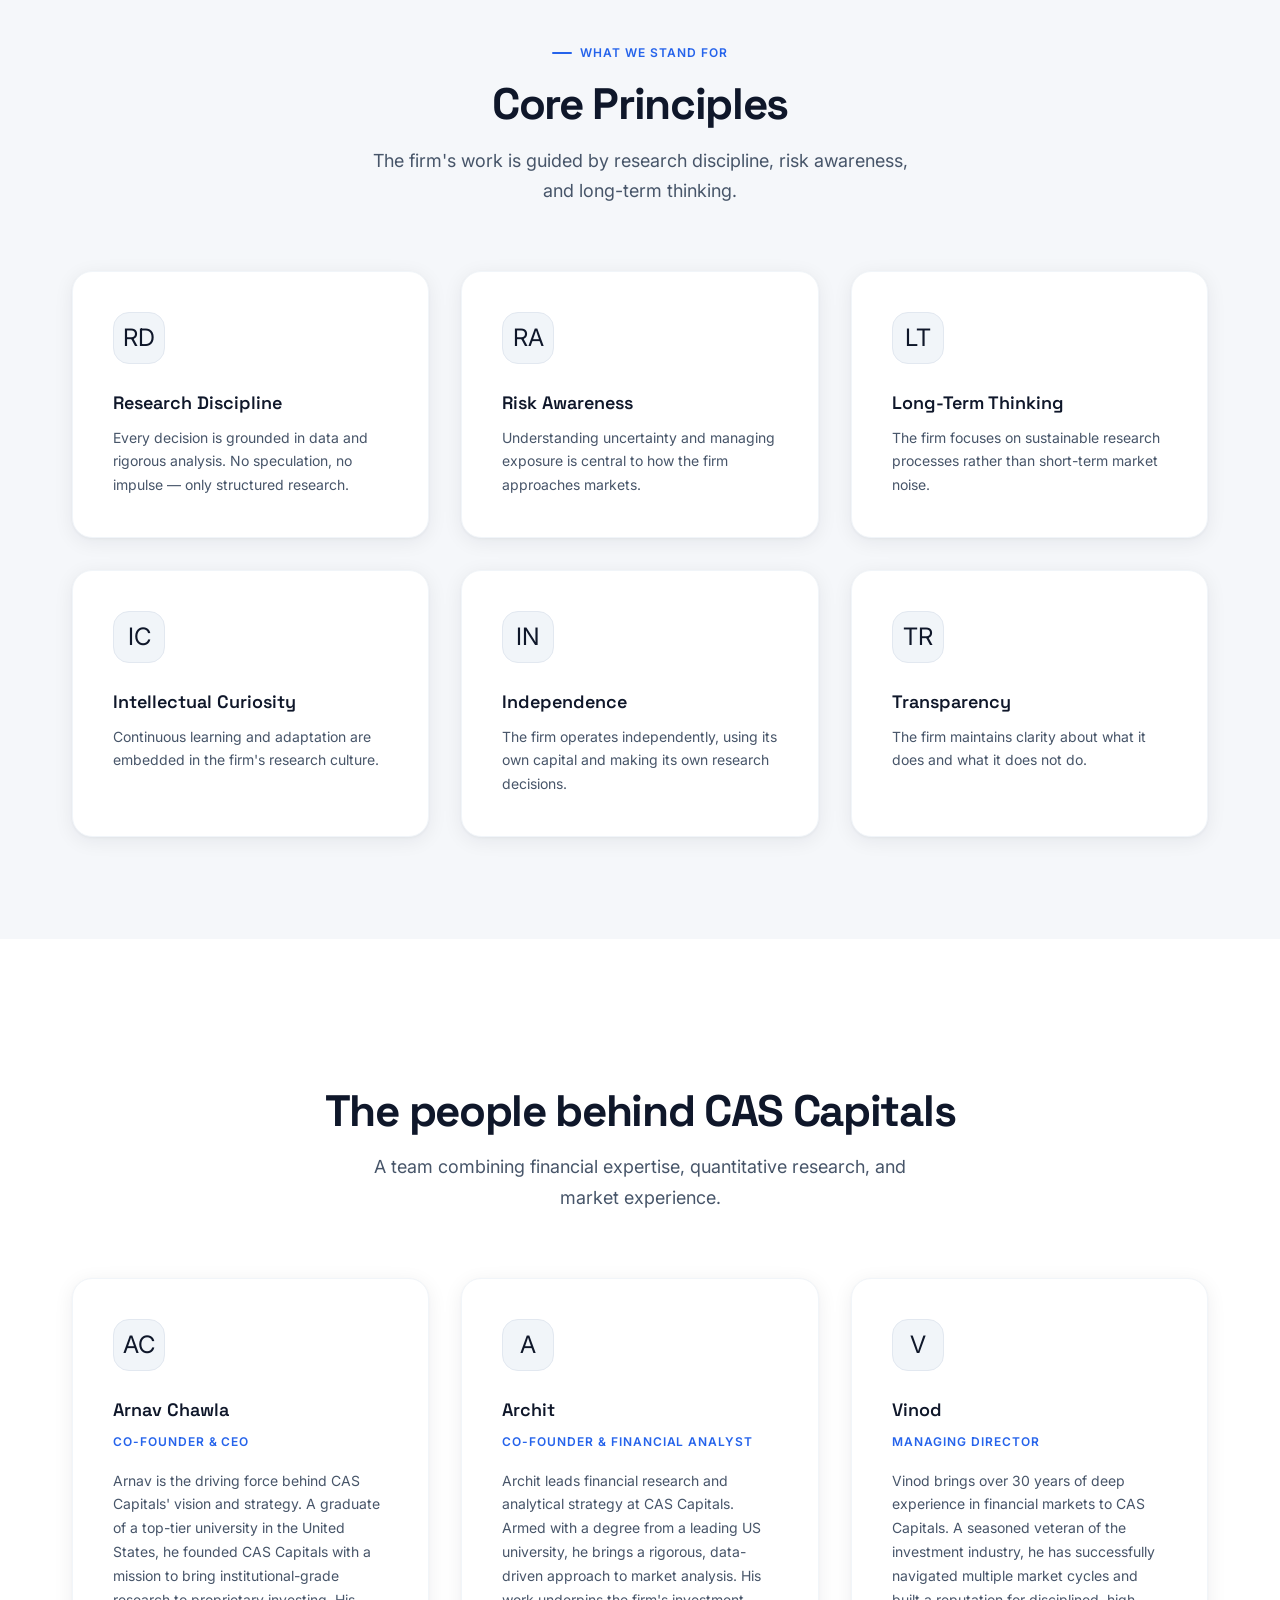
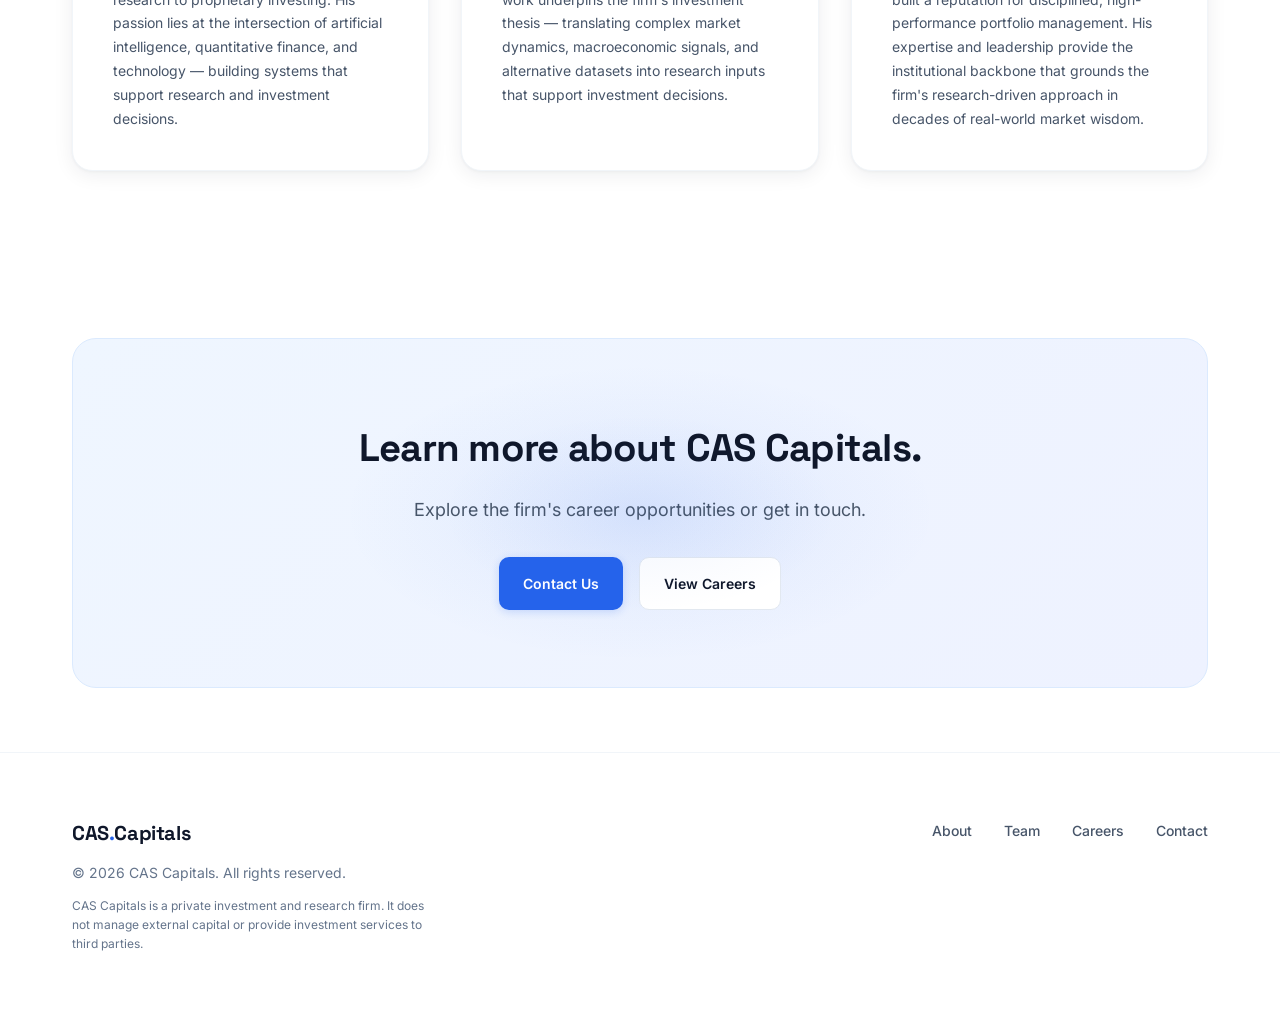
==== commit af4a6bf2: "Complete CAS Capitals redesign production ready" ====
--- a/about.html
+++ b/about.html
@@ -18,7 +18,7 @@
     <a href="index.html" class="logo">CAS<span>.</span>Capitals</a>
     <button class="mobile-menu-btn" type="button" aria-label="Open navigation menu"></button>
     <ul class="nav-links">
-      <li><a href="about.html" class="active">About</a></li>
+      <li><a href="about.html" class="active" aria-current="page">About</a></li>
       <li><a href="index.html#technology">Technology</a></li>
       <li><a href="index.html#how">How It Works</a></li>
       <li><a href="about.html#team">Team</a></li>
--- a/css/main.css
+++ b/css/main.css
@@ -74,14 +74,15 @@
   --shadow-md: 0 4px 6px -1px rgba(15, 23, 42, 0.05), 0 2px 4px -2px rgba(15, 23, 42, 0.05);
   --shadow-lg: 0 10px 15px -3px rgba(15, 23, 42, 0.07), 0 4px 6px -4px rgba(15, 23, 42, 0.05);
   --shadow-xl: 0 20px 25px -5px rgba(15, 23, 42, 0.08), 0 8px 10px -6px rgba(15, 23, 42, 0.04);
-  --shadow-card: 0 1px 3px rgba(15, 23, 42, 0.08), 0 4px 12px rgba(15, 23, 42, 0.05);
-  --shadow-card-hover: 0 12px 24px rgba(15, 23, 42, 0.08);
-  --shadow-button: 0 4px 14px rgba(37, 99, 235, 0.25);
+  --shadow-card: 0 1px 3px rgba(15, 23, 42, 0.04), 0 4px 20px rgba(15, 23, 42, 0.07);
+  --shadow-card-hover: 0 4px 8px rgba(15, 23, 42, 0.04), 0 20px 40px rgba(15, 23, 42, 0.09);
+  --shadow-button: 0 2px 8px rgba(37, 99, 235, 0.2), 0 0 0 0 rgba(37, 99, 235, 0);
+  --shadow-button-hover: 0 4px 16px rgba(37, 99, 235, 0.3), 0 0 0 0 rgba(37, 99, 235, 0);
 
   /* Transitions */
-  --transition-fast: 150ms ease;
-  --transition-base: 250ms ease;
-  --transition-slow: 350ms ease;
+  --transition-fast: 150ms cubic-bezier(0.16, 1, 0.3, 1);
+  --transition-base: 250ms cubic-bezier(0.16, 1, 0.3, 1);
+  --transition-slow: 350ms cubic-bezier(0.16, 1, 0.3, 1);
 }
 
 /* ------------------------------------------------------
@@ -104,7 +105,7 @@
 body {
   font-family: var(--font-body);
   font-size: var(--text-base);
-  line-height: 1.6;
+  line-height: 1.65;
   color: var(--color-text);
   background-color: var(--color-bg);
   overflow-x: hidden;
@@ -154,24 +155,17 @@
   width: 100%;
   max-width: var(--container-max);
   margin: 0 auto;
-  padding-left: var(--space-6);
-  padding-right: var(--space-6);
-}
-
-@media (max-width: 640px) {
-  .container {
-    padding-left: var(--space-5);
-    padding-right: var(--space-5);
-  }
+  padding-left: clamp(1.25rem, 5vw, 2rem);
+  padding-right: clamp(1.25rem, 5vw, 2rem);
 }
 
 .section {
-  padding-top: var(--space-24);
-  padding-bottom: var(--space-24);
+  padding-top: clamp(4rem, 8vw, 8rem);
+  padding-bottom: clamp(4rem, 8vw, 8rem);
 }
 
 .section-alt {
-  background-color: var(--color-bg-alt);
+  background-color: #f5f7fa;
 }
 
 .section-header {
@@ -214,7 +208,7 @@
   font-size: clamp(1.875rem, 3.5vw, 2.75rem);
   font-weight: 700;
   line-height: 1.15;
-  letter-spacing: -0.02em;
+  letter-spacing: -0.03em;
   color: var(--color-text);
   margin-bottom: var(--space-4);
 }
@@ -227,7 +221,7 @@
 .section-sub {
   font-size: var(--text-lg);
   color: var(--color-text-secondary);
-  line-height: 1.65;
+  line-height: 1.7;
   max-width: 560px;
 }
 
@@ -249,13 +243,15 @@
   backdrop-filter: blur(12px);
   -webkit-backdrop-filter: blur(12px);
   border-bottom: 1px solid transparent;
-  transition: var(--transition-base);
+  transition: var(--transition-base), padding var(--transition-base);
+  padding: 1rem 0;
 }
 
 .navbar.scrolled {
   background: rgba(255, 255, 255, 0.96);
   border-bottom-color: var(--color-border);
   box-shadow: var(--shadow-sm);
+  padding: 0.85rem 0;
 }
 
 .navbar-inner {
@@ -381,9 +377,9 @@
    5. Footer
    ------------------------------------------------------ */
 .footer {
-  border-top: 1px solid var(--color-border);
-  padding-top: var(--space-12);
-  padding-bottom: var(--space-12);
+  border-top: 1px solid var(--color-border-light);
+  padding-top: var(--space-16);
+  padding-bottom: var(--space-16);
   background: var(--color-bg);
 }
 
@@ -470,7 +466,11 @@
 .btn-primary:hover {
   background-color: var(--color-accent-hover);
   transform: translateY(-1px);
-  box-shadow: 0 6px 20px rgba(37, 99, 235, 0.3);
+  box-shadow: var(--shadow-button-hover);
+}
+
+.btn-primary:active {
+  transform: translateY(0) scale(0.99);
 }
 
 .btn-secondary {
@@ -482,7 +482,11 @@
 .btn-secondary:hover {
   border-color: var(--color-accent);
   color: var(--color-accent);
-  background-color: var(--color-bg-soft);
+  background-color: var(--color-bg-alt);
+}
+
+.btn-secondary:active {
+  transform: translateY(0) scale(0.99);
 }
 
 .btn-lg {
@@ -494,22 +498,42 @@
   width: 100%;
 }
 
+/* Focus states */
+a:focus-visible,
+button:focus-visible,
+input:focus-visible,
+textarea:focus-visible,
+select:focus-visible {
+  outline: 2px solid var(--color-accent);
+  outline-offset: 2px;
+}
+
+:focus:not(:focus-visible) {
+  outline: none;
+}
+
 /* ------------------------------------------------------
    7. Cards
    ------------------------------------------------------ */
 .card {
   background: var(--color-bg);
-  border: 1px solid var(--color-border);
+  border: 1px solid var(--color-border-light);
   border-radius: var(--radius-2xl);
-  padding: var(--space-8);
+  padding: var(--space-10);
   box-shadow: var(--shadow-card);
   transition: transform var(--transition-base), box-shadow var(--transition-base), border-color var(--transition-base);
 }
 
+@media (max-width: 640px) {
+  .card {
+    padding: var(--space-8);
+  }
+}
+
 .card:hover {
-  transform: translateY(-4px);
+  transform: translateY(-2px);
   box-shadow: var(--shadow-card-hover);
-  border-color: #dbeafe;
+  border-color: var(--color-accent-light);
 }
 
 .card-icon {
@@ -536,7 +560,7 @@
 .card-text {
   font-size: var(--text-sm);
   color: var(--color-text-secondary);
-  line-height: 1.65;
+  line-height: 1.7;
 }
 
 /* ------------------------------------------------------
@@ -576,8 +600,8 @@
 }
 
 @keyframes pulse-dot {
-  0%, 100% { opacity: 1; transform: scale(1); }
-  50% { opacity: 0.5; transform: scale(0.75); }
+  0%, 100% { opacity: 1; }
+  50% { opacity: 0.4; }
 }
 
 /* ------------------------------------------------------
@@ -710,9 +734,11 @@
    ------------------------------------------------------ */
 .hero {
   position: relative;
-  padding-top: calc(76px + var(--space-24));
-  padding-bottom: var(--space-24);
-  background: linear-gradient(180deg, var(--color-bg) 0%, var(--color-bg-alt) 100%);
+  padding-top: calc(76px + clamp(4rem, 8vw, 7rem));
+  padding-bottom: clamp(4rem, 8vw, 7rem);
+  background-image:
+    radial-gradient(ellipse at 70% 50%, rgba(37, 99, 235, 0.03) 0%, transparent 60%),
+    linear-gradient(180deg, var(--color-bg) 0%, var(--color-bg-alt) 100%);
   overflow: hidden;
 }
 
@@ -729,6 +755,9 @@
 
 .hero-badge {
   margin-bottom: var(--space-6);
+  opacity: 0;
+  transform: translateY(16px);
+  animation: hero-fade-in 0.6s cubic-bezier(0.16, 1, 0.3, 1) 0s forwards;
 }
 
 .hero-title {
@@ -736,9 +765,12 @@
   font-size: clamp(2.5rem, 5vw, 4rem);
   font-weight: 700;
   line-height: 1.08;
-  letter-spacing: -0.03em;
+  letter-spacing: -0.04em;
   color: var(--color-text);
   margin-bottom: var(--space-6);
+  opacity: 0;
+  transform: translateY(16px);
+  animation: hero-fade-in 0.7s cubic-bezier(0.16, 1, 0.3, 1) 0.08s forwards;
 }
 
 .hero-title em {
@@ -749,9 +781,12 @@
 .hero-sub {
   font-size: var(--text-lg);
   color: var(--color-text-secondary);
-  line-height: 1.7;
+  line-height: 1.75;
   margin-bottom: var(--space-8);
   max-width: 520px;
+  opacity: 0;
+  transform: translateY(16px);
+  animation: hero-fade-in 0.7s cubic-bezier(0.16, 1, 0.3, 1) 0.16s forwards;
 }
 
 .hero-actions {
@@ -759,10 +794,16 @@
   gap: var(--space-4);
   flex-wrap: wrap;
   margin-bottom: var(--space-16);
+  opacity: 0;
+  transform: translateY(16px);
+  animation: hero-fade-in 0.7s cubic-bezier(0.16, 1, 0.3, 1) 0.24s forwards;
 }
 
 .hero-visual {
   position: relative;
+  opacity: 0;
+  transform: translateY(16px);
+  animation: hero-fade-in 0.7s cubic-bezier(0.16, 1, 0.3, 1) 0.16s forwards;
 }
 
 .hero-card {
@@ -770,7 +811,7 @@
   border: 1px solid var(--color-border);
   border-radius: var(--radius-3xl);
   padding: var(--space-8);
-  box-shadow: var(--shadow-xl);
+  box-shadow: 0 2px 4px rgba(15, 23, 42, 0.04), 0 8px 32px rgba(15, 23, 42, 0.08);
 }
 
 .hero-card-header {
@@ -865,10 +906,6 @@
     gap: var(--space-12);
   }
 
-  .hero-visual {
-    order: -1;
-  }
-
   .hero-stats {
     gap: var(--space-8);
   }
@@ -887,9 +924,11 @@
 
 .marquee-track {
   display: flex;
+  width: max-content;
+  min-width: 200%;
   gap: var(--space-16);
-  animation: marquee 30s linear infinite;
-  white-space: nowrap;
+  animation: marquee-scroll 30s linear infinite;
+  will-change: transform;
 }
 
 .marquee-track:hover {
@@ -897,6 +936,7 @@
 }
 
 .marquee-item {
+  flex: 0 0 auto;
   display: inline-flex;
   align-items: center;
   gap: var(--space-3);
@@ -911,7 +951,7 @@
   color: var(--color-accent);
 }
 
-@keyframes marquee {
+@keyframes marquee-scroll {
   0% { transform: translateX(0); }
   100% { transform: translateX(-50%); }
 }
@@ -922,7 +962,13 @@
 .features-grid {
   display: grid;
   grid-template-columns: repeat(3, 1fr);
-  gap: var(--space-6);
+  gap: var(--space-8);
+}
+
+@media (max-width: 900px) {
+  .features-grid {
+    gap: var(--space-6);
+  }
 }
 
 @media (max-width: 900px) {
@@ -1144,12 +1190,24 @@
 
 .cta-inner {
   background: linear-gradient(135deg, #eff6ff 0%, #eef2ff 100%);
-  border: 1px solid #dbeafe;
+  border: 1px solid var(--color-accent-light);
   border-radius: var(--radius-3xl);
-  padding: var(--space-16) var(--space-12);
+  padding: clamp(3rem, 6vw, 5rem) clamp(1.5rem, 4vw, 3rem);
   text-align: center;
   position: relative;
   overflow: hidden;
+}
+
+.cta-inner::after {
+  content: '';
+  position: absolute;
+  top: 50%;
+  left: 50%;
+  transform: translate(-50%, -50%);
+  width: 400px;
+  height: 200px;
+  background: radial-gradient(ellipse, rgba(37, 99, 235, 0.06) 0%, transparent 70%);
+  pointer-events: none;
 }
 
 .cta-inner h2 {
@@ -1278,9 +1336,9 @@
 }
 
 .stat-card:hover {
-  transform: translateY(-4px);
+  transform: translateY(-2px);
   box-shadow: var(--shadow-card-hover);
-  border-color: #dbeafe;
+  border-color: var(--color-accent-light);
 }
 
 .stat-card-value {
@@ -1302,7 +1360,13 @@
 .values-grid {
   display: grid;
   grid-template-columns: repeat(3, 1fr);
-  gap: var(--space-6);
+  gap: var(--space-8);
+}
+
+@media (max-width: 900px) {
+  .values-grid {
+    gap: var(--space-6);
+  }
 }
 
 .value-card {
@@ -1315,9 +1379,9 @@
 }
 
 .value-card:hover {
-  transform: translateY(-4px);
+  transform: translateY(-2px);
   box-shadow: var(--shadow-card-hover);
-  border-color: #dbeafe;
+  border-color: var(--color-accent-light);
 }
 
 .value-icon {
@@ -1342,7 +1406,13 @@
 .team-grid {
   display: grid;
   grid-template-columns: repeat(3, 1fr);
-  gap: var(--space-8);
+  gap: var(--space-10);
+}
+
+@media (max-width: 900px) {
+  .team-grid {
+    gap: var(--space-8);
+  }
 }
 
 .team-card {
@@ -1356,9 +1426,9 @@
 }
 
 .team-card:hover {
-  transform: translateY(-4px);
+  transform: translateY(-2px);
   box-shadow: var(--shadow-card-hover);
-  border-color: #dbeafe;
+  border-color: var(--color-accent-light);
 }
 
 .team-avatar {
@@ -1437,7 +1507,13 @@
 .why-grid {
   display: grid;
   grid-template-columns: repeat(3, 1fr);
-  gap: var(--space-6);
+  gap: var(--space-8);
+}
+
+@media (max-width: 900px) {
+  .why-grid {
+    gap: var(--space-6);
+  }
 }
 
 .why-card {
@@ -1450,9 +1526,9 @@
 }
 
 .why-card:hover {
-  transform: translateY(-4px);
+  transform: translateY(-2px);
   box-shadow: var(--shadow-card-hover);
-  border-color: #dbeafe;
+  border-color: var(--color-accent-light);
 }
 
 .why-icon {
@@ -1471,13 +1547,19 @@
 .why-card p {
   font-size: var(--text-sm);
   color: var(--color-text-secondary);
-  line-height: 1.65;
+  line-height: 1.7;
 }
 
 .jd-grid {
   display: grid;
   grid-template-columns: 1fr 1fr;
-  gap: var(--space-8);
+  gap: var(--space-10);
+}
+
+@media (max-width: 900px) {
+  .jd-grid {
+    gap: var(--space-8);
+  }
 }
 
 .jd-card {
@@ -1492,9 +1574,9 @@
 }
 
 .jd-card:hover {
-  transform: translateY(-4px);
+  transform: translateY(-2px);
   box-shadow: var(--shadow-card-hover);
-  border-color: #dbeafe;
+  border-color: var(--color-accent-light);
 }
 
 .jd-tag {
@@ -1508,6 +1590,7 @@
   font-weight: 700;
   color: var(--color-text);
   margin-bottom: var(--space-1);
+  letter-spacing: -0.02em;
 }
 
 .jd-comp {
@@ -1541,7 +1624,7 @@
 .jd-list li {
   font-size: var(--text-sm);
   color: var(--color-text-secondary);
-  line-height: 1.55;
+  line-height: 1.65;
   padding-left: var(--space-5);
   position: relative;
 }
@@ -1592,7 +1675,7 @@
 .p-step p {
   font-size: var(--text-sm);
   color: var(--color-text-secondary);
-  line-height: 1.6;
+  line-height: 1.65;
 }
 
 @media (max-width: 900px) {
@@ -1631,7 +1714,7 @@
   font-size: clamp(1.875rem, 3.5vw, 3rem);
   font-weight: 700;
   line-height: 1.1;
-  letter-spacing: -0.02em;
+  letter-spacing: -0.03em;
   color: var(--color-text);
   margin-bottom: var(--space-4);
 }
@@ -1804,8 +1887,9 @@
    ------------------------------------------------------ */
 .reveal {
   opacity: 0;
-  transform: translateY(24px);
-  transition: opacity 0.6s ease, transform 0.6s ease;
+  transform: translateY(20px);
+  transition: opacity 0.7s cubic-bezier(0.16, 1, 0.3, 1), 
+              transform 0.7s cubic-bezier(0.16, 1, 0.3, 1);
 }
 
 .reveal.visible {
@@ -1813,11 +1897,11 @@
   transform: translateY(0);
 }
 
-.reveal-d1 { transition-delay: 0.1s; }
-.reveal-d2 { transition-delay: 0.2s; }
-.reveal-d3 { transition-delay: 0.3s; }
-.reveal-d4 { transition-delay: 0.4s; }
-.reveal-d5 { transition-delay: 0.5s; }
+.reveal-d1 { transition-delay: 0.08s; }
+.reveal-d2 { transition-delay: 0.16s; }
+.reveal-d3 { transition-delay: 0.24s; }
+.reveal-d4 { transition-delay: 0.32s; }
+.reveal-d5 { transition-delay: 0.4s; }
 
 /* Respect reduced motion */
 @media (prefers-reduced-motion: reduce) {
@@ -1833,4 +1917,69 @@
     opacity: 1;
     transform: none;
   }
-}
+
+  .hero-badge,
+  .hero-title,
+  .hero-sub,
+  .hero-actions,
+  .hero-visual {
+    opacity: 1;
+    transform: none;
+  }
+}
+
+/* ------------------------------------------------------
+   21. Keyframe Animations
+   ------------------------------------------------------ */
+
+/* Badge pulse */
+@keyframes pulse-dot {
+  0%, 100% { 
+    opacity: 1; 
+  }
+  50% { 
+    opacity: 0.4; 
+  }
+}
+
+/* Terminal cursor blink */
+@keyframes blink {
+  0%, 100% { opacity: 1; }
+  50% { opacity: 0; }
+}
+
+/* Mini bar grow */
+@keyframes bar-grow {
+  from { 
+    transform: scaleY(0); 
+    opacity: 0; 
+  }
+  to { 
+    transform: scaleY(1); 
+    opacity: 0.85; 
+  }
+}
+
+/* Success icon pop */
+@keyframes pop {
+  from { 
+    transform: scale(0); 
+    opacity: 0; 
+  }
+  to { 
+    transform: scale(1); 
+    opacity: 1; 
+  }
+}
+
+/* Hero entrance */
+@keyframes hero-fade-in {
+  from {
+    opacity: 0;
+    transform: translateY(16px);
+  }
+  to {
+    opacity: 1;
+    transform: translateY(0);
+  }
+}
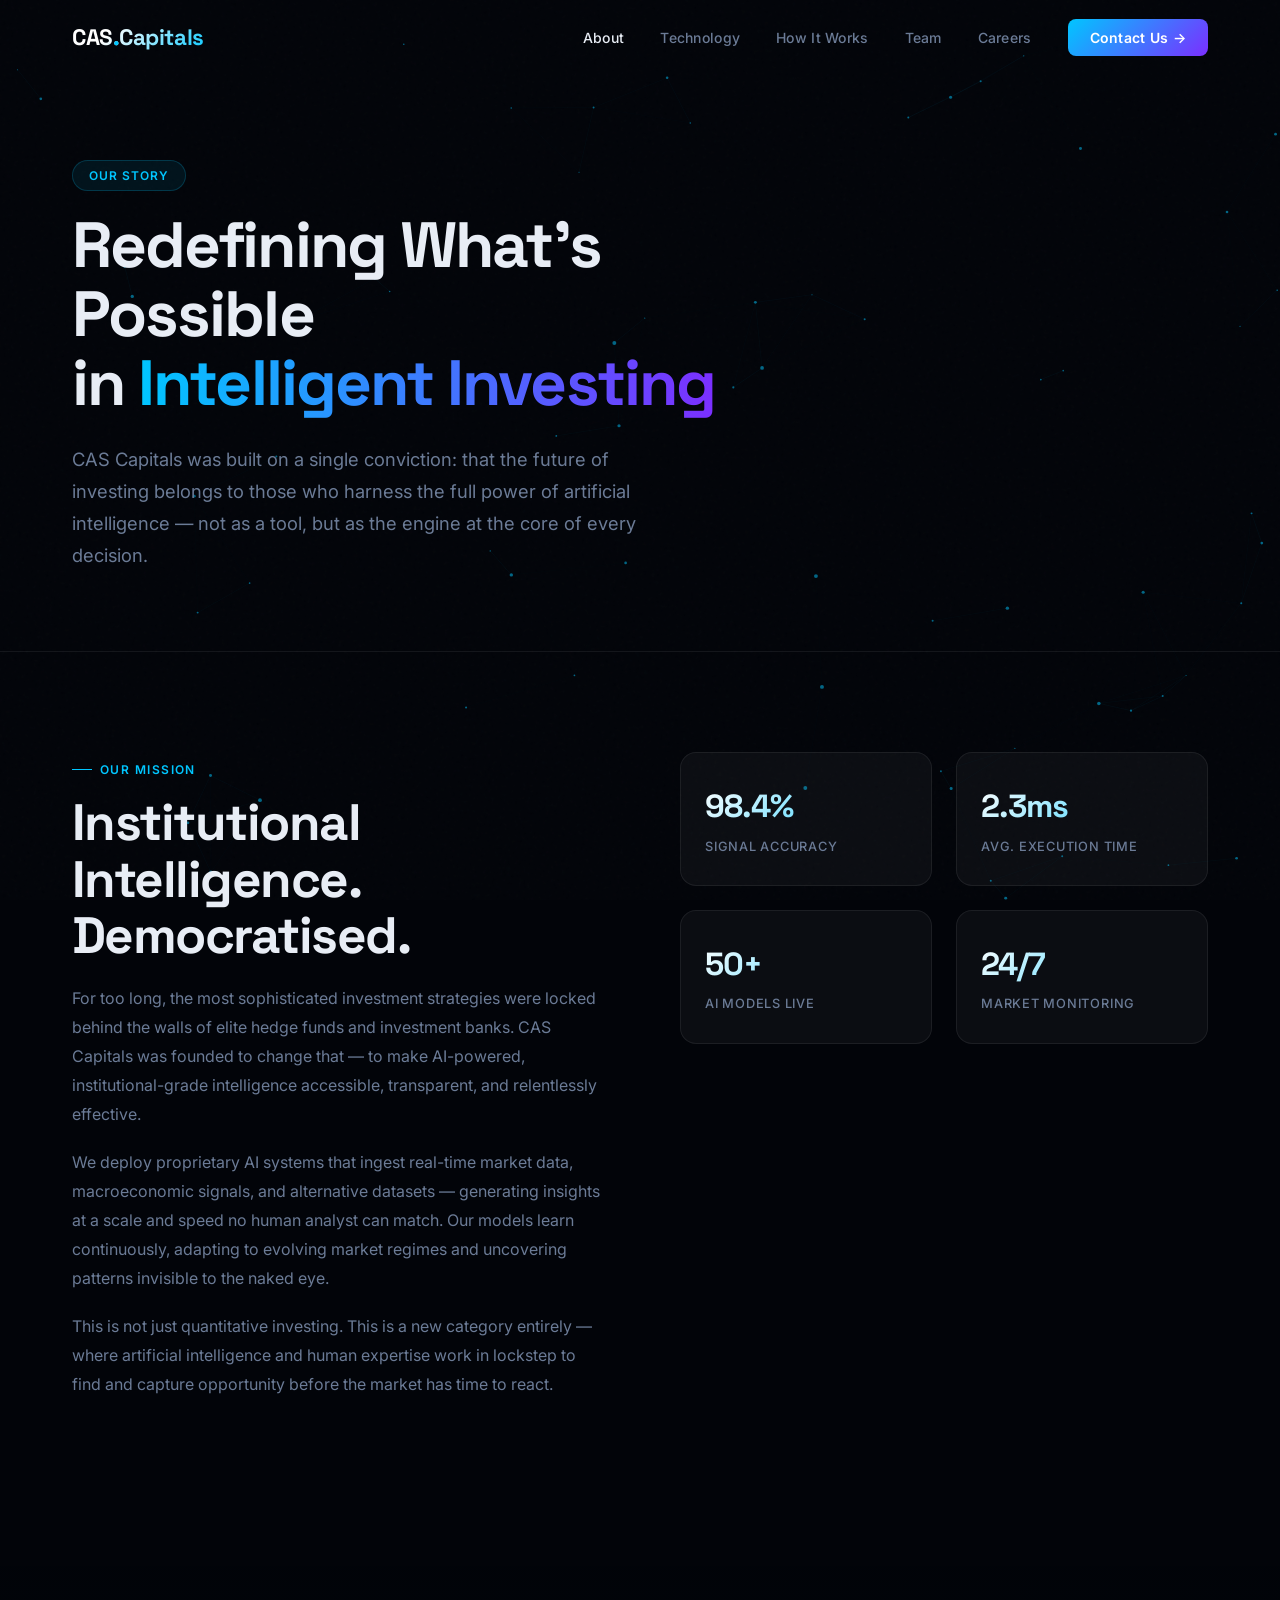
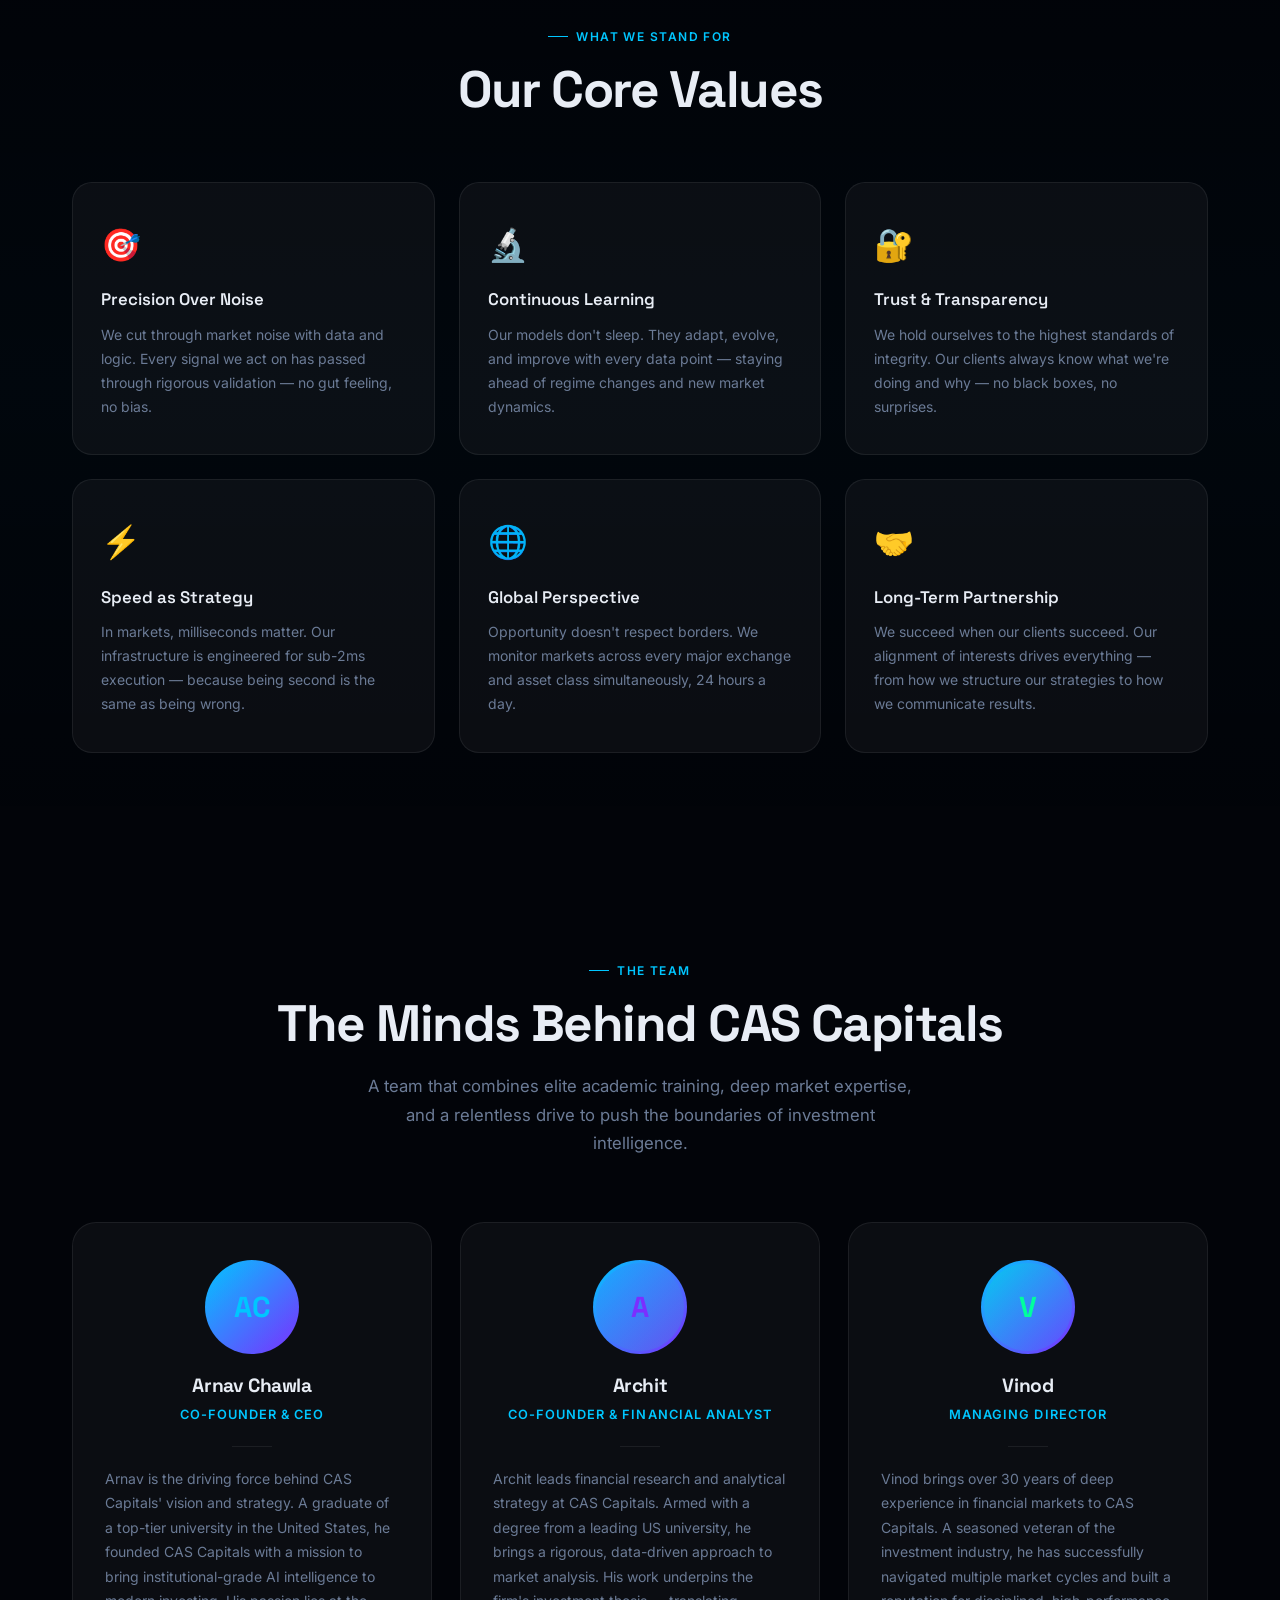
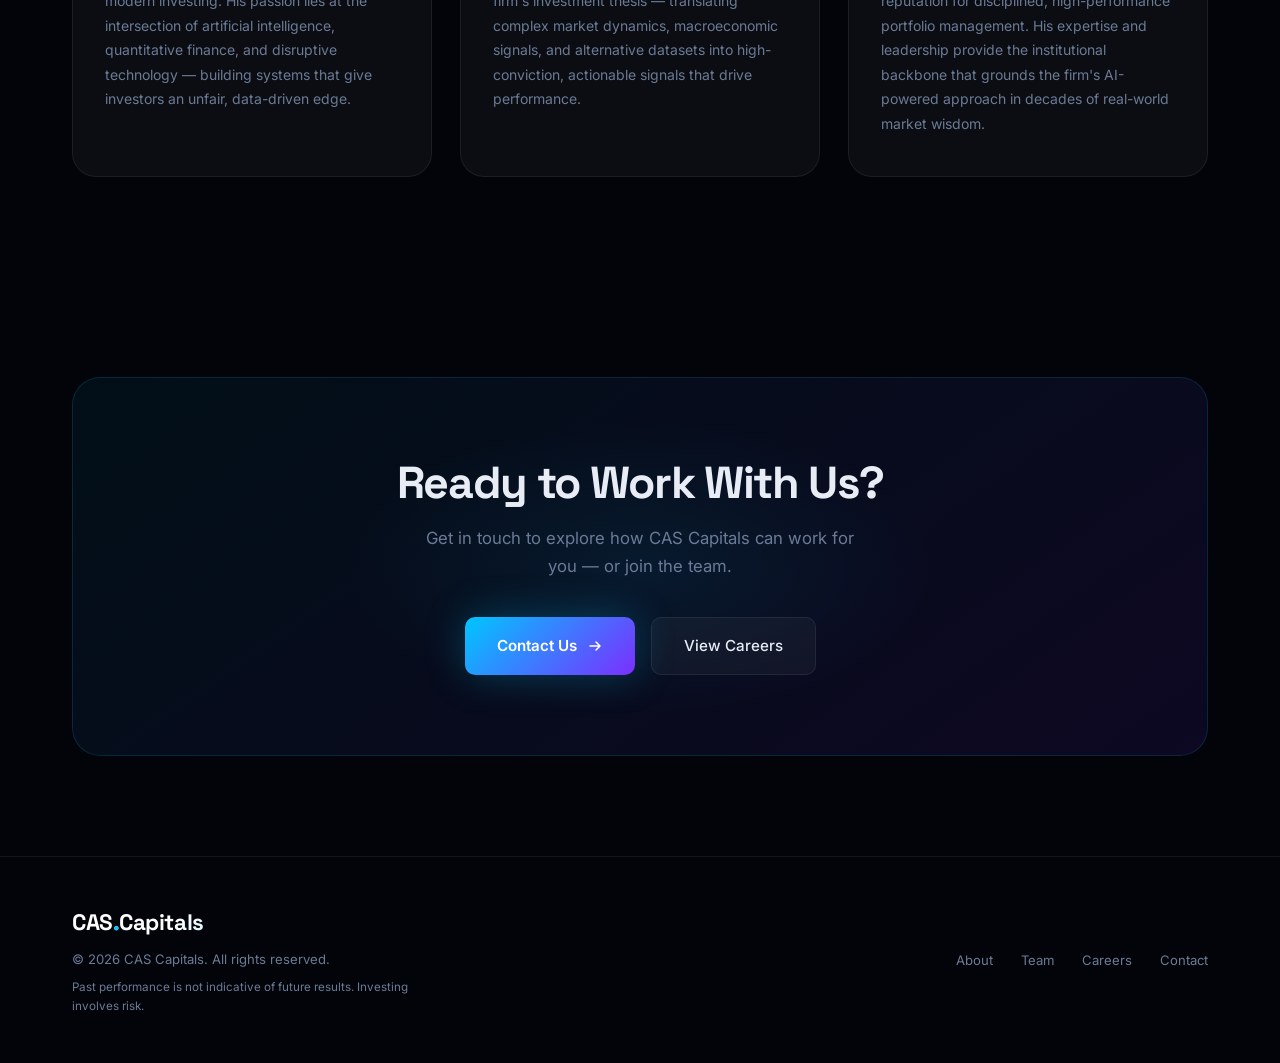
==== commit 77885663: "Revert "Complete CAS Capitals Website Redesign"" ====
--- a/about.html
+++ b/about.html
@@ -4,175 +4,303 @@
   <meta charset="UTF-8" />
   <meta name="viewport" content="width=device-width, initial-scale=1.0" />
   <title>About — CAS Capitals</title>
-  <meta name="description" content="Learn about CAS Capitals — our mission, research orientation, and the team behind proprietary investment research." />
+  <meta name="description" content="Learn about CAS Capitals — our mission, story, and the team behind AI-powered investment intelligence." />
   <link rel="preconnect" href="https://fonts.googleapis.com" />
   <link rel="preconnect" href="https://fonts.gstatic.com" crossorigin />
   <link href="https://fonts.googleapis.com/css2?family=Inter:wght@300;400;500;600;700&family=Space+Grotesk:wght@300;400;500;600;700&display=swap" rel="stylesheet" />
-  <link rel="stylesheet" href="css/main.css" />
+  <style>
+    *, *::before, *::after { box-sizing: border-box; margin: 0; padding: 0; }
+    :root {
+      --bg: #020409; --bg2: #060c17;
+      --accent: #00c6ff; --accent2: #7b2fff; --accent3: #00ff9d;
+      --text: #e8edf5; --muted: #6b7b96;
+      --card: rgba(255,255,255,0.04); --border: rgba(255,255,255,0.07);
+      --glow: rgba(0,198,255,0.15);
+    }
+    html { scroll-behavior: smooth; }
+    body { background: var(--bg); color: var(--text); font-family: 'Inter', sans-serif; overflow-x: hidden; line-height: 1.6; }
+    body::before {
+      content: ''; position: fixed; inset: 0;
+      background-image: url("data:image/svg+xml,%3Csvg viewBox='0 0 256 256' xmlns='http://www.w3.org/2000/svg'%3E%3Cfilter id='noise'%3E%3CfeTurbulence type='fractalNoise' baseFrequency='0.9' numOctaves='4' stitchTiles='stitch'/%3E%3C/filter%3E%3Crect width='100%25' height='100%25' filter='url(%23noise)' opacity='0.04'/%3E%3C/svg%3E");
+      pointer-events: none; z-index: 1; opacity: 0.5;
+    }
+    #canvas-bg { position: fixed; inset: 0; z-index: 0; pointer-events: none; }
+    .container { max-width: 1200px; margin: 0 auto; padding: 0 32px; position: relative; z-index: 2; }
+
+    /* NAV */
+    nav { position: fixed; top: 0; left: 0; right: 0; z-index: 100; padding: 20px 0; transition: all 0.4s ease; }
+    nav.scrolled { background: rgba(2,4,9,0.85); backdrop-filter: blur(20px); border-bottom: 1px solid var(--border); padding: 14px 0; }
+    .nav-inner { max-width: 1200px; margin: 0 auto; padding: 0 32px; display: flex; align-items: center; justify-content: space-between; }
+    .logo { font-family: 'Space Grotesk', sans-serif; font-size: 1.4rem; font-weight: 700; letter-spacing: -0.02em; background: linear-gradient(135deg, #fff 30%, var(--accent)); -webkit-background-clip: text; -webkit-text-fill-color: transparent; background-clip: text; text-decoration: none; }
+    .logo span { color: var(--accent); -webkit-text-fill-color: var(--accent); }
+    .nav-links { display: flex; gap: 36px; list-style: none; }
+    .nav-links a { color: var(--muted); text-decoration: none; font-size: 0.875rem; font-weight: 500; letter-spacing: 0.02em; transition: color 0.2s; }
+    .nav-links a:hover, .nav-links a.active { color: var(--text); }
+    .nav-cta { background: linear-gradient(135deg, var(--accent), var(--accent2)); color: #fff !important; padding: 10px 22px; border-radius: 8px; font-weight: 600 !important; transition: opacity 0.2s !important; }
+    .nav-cta:hover { opacity: 0.85; }
+    @media (max-width: 900px) { .nav-links { display: none; } }
+
+    /* SECTION BASE */
+    section { position: relative; z-index: 2; }
+    .section-label { display: inline-flex; align-items: center; gap: 8px; font-size: 0.75rem; font-weight: 600; letter-spacing: 0.12em; text-transform: uppercase; color: var(--accent); margin-bottom: 16px; }
+    .section-label::before { content: ''; width: 20px; height: 1px; background: var(--accent); }
+    .section-title { font-family: 'Space Grotesk', sans-serif; font-size: clamp(2rem, 4vw, 3.2rem); font-weight: 700; letter-spacing: -0.03em; line-height: 1.1; margin-bottom: 20px; }
+    .section-sub { color: var(--muted); font-size: 1.05rem; max-width: 560px; line-height: 1.7; }
+
+    /* PAGE HERO */
+    .page-hero { padding: 160px 0 80px; border-bottom: 1px solid var(--border); }
+    .page-hero-inner { max-width: 760px; }
+    .page-tag { display: inline-flex; align-items: center; gap: 8px; background: rgba(0,198,255,0.08); border: 1px solid rgba(0,198,255,0.2); border-radius: 100px; padding: 5px 16px; font-size: 0.75rem; font-weight: 600; color: var(--accent); letter-spacing: 0.08em; text-transform: uppercase; margin-bottom: 20px; }
+    .page-hero h1 { font-family: 'Space Grotesk', sans-serif; font-size: clamp(2.8rem, 5vw, 4.5rem); font-weight: 700; letter-spacing: -0.03em; line-height: 1.08; margin-bottom: 24px; }
+    .page-hero h1 em { font-style: normal; background: linear-gradient(90deg, var(--accent), var(--accent2)); -webkit-background-clip: text; -webkit-text-fill-color: transparent; background-clip: text; }
+    .page-hero p { font-size: 1.15rem; color: var(--muted); line-height: 1.75; max-width: 580px; }
+
+    /* MISSION */
+    .mission { padding: 100px 0; }
+    .mission-grid { display: grid; grid-template-columns: 1fr 1fr; gap: 80px; align-items: start; }
+    .mission-text p { color: var(--muted); font-size: 1rem; line-height: 1.8; margin-bottom: 20px; }
+    .mission-stats { display: grid; grid-template-columns: 1fr 1fr; gap: 24px; }
+    .stat-card { background: var(--card); border: 1px solid var(--border); border-radius: 16px; padding: 28px 24px; transition: border-color 0.3s, transform 0.3s; }
+    .stat-card:hover { border-color: rgba(0,198,255,0.2); transform: translateY(-4px); }
+    .stat-card-value { font-family: 'Space Grotesk', sans-serif; font-size: 2rem; font-weight: 700; background: linear-gradient(135deg, #fff, var(--accent)); -webkit-background-clip: text; -webkit-text-fill-color: transparent; background-clip: text; letter-spacing: -0.03em; margin-bottom: 4px; }
+    .stat-card-label { font-size: 0.8rem; color: var(--muted); text-transform: uppercase; letter-spacing: 0.06em; font-weight: 500; }
+    @media (max-width: 900px) { .mission-grid { grid-template-columns: 1fr; gap: 48px; } }
+
+    /* VALUES */
+    .values { padding: 100px 0; background: linear-gradient(180deg, transparent, rgba(0,198,255,0.02), transparent); }
+    .values-header { text-align: center; margin-bottom: 64px; }
+    .values-header .section-label { justify-content: center; }
+    .values-grid { display: grid; grid-template-columns: repeat(3, 1fr); gap: 24px; }
+    .value-card { background: var(--card); border: 1px solid var(--border); border-radius: 20px; padding: 36px 28px; transition: border-color 0.3s, transform 0.3s; }
+    .value-card:hover { border-color: rgba(0,198,255,0.15); transform: translateY(-4px); }
+    .value-icon { font-size: 2rem; margin-bottom: 16px; }
+    .value-card h3 { font-family: 'Space Grotesk', sans-serif; font-size: 1.05rem; font-weight: 600; margin-bottom: 10px; }
+    .value-card p { font-size: 0.875rem; color: var(--muted); line-height: 1.7; }
+    @media (max-width: 900px) { .values-grid { grid-template-columns: 1fr 1fr; } }
+    @media (max-width: 600px) { .values-grid { grid-template-columns: 1fr; } }
+
+    /* TEAM */
+    .team { padding: 100px 0; }
+    .team-header { text-align: center; margin-bottom: 64px; }
+    .team-header .section-label { justify-content: center; }
+    .team-grid { display: grid; grid-template-columns: repeat(3, 1fr); gap: 28px; }
+    .team-card { background: var(--card); border: 1px solid var(--border); border-radius: 24px; padding: 40px 32px; text-align: center; transition: border-color 0.3s, transform 0.3s, box-shadow 0.3s; position: relative; overflow: hidden; }
+    .team-card::before { content: ''; position: absolute; top: 0; left: 0; right: 0; height: 2px; background: linear-gradient(90deg, var(--accent), var(--accent2)); opacity: 0; transition: opacity 0.3s; }
+    .team-card:hover { border-color: rgba(0,198,255,0.18); transform: translateY(-6px); box-shadow: 0 24px 60px rgba(0,0,0,0.4); }
+    .team-card:hover::before { opacity: 1; }
+    .team-avatar { width: 88px; height: 88px; border-radius: 50%; margin: 0 auto 20px; display: flex; align-items: center; justify-content: center; font-family: 'Space Grotesk', sans-serif; font-size: 1.8rem; font-weight: 700; position: relative; }
+    .team-avatar::after { content: ''; position: absolute; inset: -3px; border-radius: 50%; background: linear-gradient(135deg, var(--accent), var(--accent2)); z-index: -1; }
+    .team-avatar.av1 { background: linear-gradient(135deg, rgba(0,198,255,0.15), rgba(123,47,255,0.15)); color: var(--accent); }
+    .team-avatar.av2 { background: linear-gradient(135deg, rgba(123,47,255,0.15), rgba(0,255,157,0.15)); color: var(--accent2); }
+    .team-avatar.av3 { background: linear-gradient(135deg, rgba(0,255,157,0.15), rgba(0,198,255,0.15)); color: var(--accent3); }
+    .team-name { font-family: 'Space Grotesk', sans-serif; font-size: 1.2rem; font-weight: 700; letter-spacing: -0.02em; margin-bottom: 4px; }
+    .team-role { font-size: 0.8rem; font-weight: 600; letter-spacing: 0.08em; text-transform: uppercase; color: var(--accent); margin-bottom: 20px; }
+    .team-divider { height: 1px; background: var(--border); margin: 0 auto 20px; width: 40px; }
+    .team-bio { font-size: 0.875rem; color: var(--muted); line-height: 1.75; text-align: left; }
+    @media (max-width: 900px) { .team-grid { grid-template-columns: 1fr; max-width: 480px; margin: 0 auto; } }
+
+    /* CTA STRIP */
+    .cta-strip { padding: 100px 0; }
+    .cta-inner { text-align: center; background: linear-gradient(145deg, rgba(0,198,255,0.06), rgba(123,47,255,0.1)); border: 1px solid rgba(0,198,255,0.15); border-radius: 28px; padding: 80px 60px; position: relative; overflow: hidden; }
+    .cta-glow { position: absolute; top: 50%; left: 50%; transform: translate(-50%,-50%); width: 600px; height: 300px; background: radial-gradient(ellipse, rgba(0,198,255,0.08) 0%, transparent 70%); pointer-events: none; }
+    .cta-inner h2 { font-family: 'Space Grotesk', sans-serif; font-size: clamp(2rem, 3.5vw, 3rem); font-weight: 700; letter-spacing: -0.03em; line-height: 1.1; margin-bottom: 16px; position: relative; }
+    .cta-inner p { color: var(--muted); font-size: 1.05rem; max-width: 440px; margin: 0 auto 36px; line-height: 1.7; position: relative; }
+    .cta-actions { display: flex; gap: 16px; justify-content: center; flex-wrap: wrap; position: relative; }
+    .btn-primary { display: inline-flex; align-items: center; gap: 10px; background: linear-gradient(135deg, var(--accent), var(--accent2)); color: #fff; padding: 16px 32px; border-radius: 10px; font-weight: 600; font-size: 0.95rem; text-decoration: none; transition: transform 0.2s, box-shadow 0.2s; box-shadow: 0 0 40px rgba(0,198,255,0.25); }
+    .btn-primary:hover { transform: translateY(-2px); box-shadow: 0 0 60px rgba(0,198,255,0.4); }
+    .btn-secondary { display: inline-flex; align-items: center; gap: 10px; color: var(--text); padding: 16px 32px; border-radius: 10px; font-weight: 500; font-size: 0.95rem; text-decoration: none; border: 1px solid var(--border); background: var(--card); transition: border-color 0.2s, background 0.2s; }
+    .btn-secondary:hover { border-color: rgba(255,255,255,0.2); background: rgba(255,255,255,0.07); }
+    @media (max-width: 600px) { .cta-inner { padding: 60px 24px; } }
+
+    /* FOOTER */
+    footer { position: relative; z-index: 2; border-top: 1px solid var(--border); padding: 48px 0; }
+    .footer-inner { display: flex; align-items: center; justify-content: space-between; flex-wrap: wrap; gap: 24px; }
+    .footer-left { display: flex; flex-direction: column; gap: 8px; }
+    .footer-copy { font-size: 0.82rem; color: var(--muted); }
+    .footer-links { display: flex; gap: 28px; list-style: none; }
+    .footer-links a { font-size: 0.82rem; color: var(--muted); text-decoration: none; transition: color 0.2s; }
+    .footer-links a:hover { color: var(--text); }
+
+    /* REVEAL */
+    .reveal { opacity: 0; transform: translateY(30px); transition: opacity 0.7s ease, transform 0.7s ease; }
+    .reveal.visible { opacity: 1; transform: translateY(0); }
+    .reveal-d1 { transition-delay: 0.1s; }
+    .reveal-d2 { transition-delay: 0.2s; }
+    .reveal-d3 { transition-delay: 0.3s; }
+    .reveal-d4 { transition-delay: 0.4s; }
+  </style>
 </head>
 <body>
 
+<canvas id="canvas-bg"></canvas>
+
 <!-- NAV -->
-<nav class="navbar">
-  <div class="container navbar-inner">
+<nav id="navbar">
+  <div class="nav-inner">
     <a href="index.html" class="logo">CAS<span>.</span>Capitals</a>
-    <button class="mobile-menu-btn" type="button" aria-label="Open navigation menu"></button>
     <ul class="nav-links">
-      <li><a href="about.html" class="active" aria-current="page">About</a></li>
+      <li><a href="about.html" class="active">About</a></li>
       <li><a href="index.html#technology">Technology</a></li>
       <li><a href="index.html#how">How It Works</a></li>
       <li><a href="about.html#team">Team</a></li>
       <li><a href="careers.html">Careers</a></li>
-      <li><a href="contact.html" class="nav-cta">Contact Us</a></li>
+      <li><a href="contact.html" class="nav-cta">Contact Us →</a></li>
     </ul>
   </div>
 </nav>
 
 <!-- PAGE HERO -->
-<section class="hero">
-  <div class="container">
-    <div class="hero-content">
-      <div class="badge hero-badge reveal"><span class="badge-dot"></span>About the Firm</div>
-      <h1 class="hero-title reveal reveal-d1">A private investment and research firm focused on <em>proprietary capital.</em></h1>
-      <p class="hero-sub reveal reveal-d2">
-        CAS Capitals is a privately held investment and financial research firm. The firm uses quantitative research, financial analysis, data analytics, and AI/ML to support its own proprietary investment activities in Indian financial markets.
-      </p>
+<section class="page-hero">
+  <div class="container">
+    <div class="page-hero-inner">
+      <div class="page-tag reveal">Our Story</div>
+      <h1 class="reveal reveal-d1">Redefining What's Possible<br/>in <em>Intelligent Investing</em></h1>
+      <p class="reveal reveal-d2">CAS Capitals was built on a single conviction: that the future of investing belongs to those who harness the full power of artificial intelligence — not as a tool, but as the engine at the core of every decision.</p>
     </div>
   </div>
 </section>
 
 <!-- MISSION -->
-<section class="section" id="mission">
+<section class="mission">
   <div class="container">
     <div class="mission-grid">
       <div class="mission-text">
         <div class="section-label reveal">Our Mission</div>
-        <h2 class="section-title reveal reveal-d1">Research-led investing for Indian financial markets.</h2>
-        <p class="reveal reveal-d2">
-          CAS Capitals deploys its own capital in Indian equity and derivatives markets, with a focus on research-led Futures & Options strategies.
-        </p>
-        <p class="reveal reveal-d3">
-          The firm conducts internal research on market structures, macroeconomic trends, sector developments, and investment opportunities. Its research process combines financial analysis with quantitative and data-driven methods.
-        </p>
-        <p class="reveal reveal-d4">
-          CAS Capitals does not manage external capital and does not provide investment services to third parties.
-        </p>
-      </div>
-      <div class="mission-stats reveal reveal-d2">
-        <div class="card">
-          <div class="card-title">Proprietary Investing</div>
-          <p class="card-text">Investment activity is conducted for the firm's own account using internal research and risk processes.</p>
+        <h2 class="section-title reveal reveal-d1">Institutional Intelligence.<br/>Democratised.</h2>
+        <p class="reveal reveal-d2">For too long, the most sophisticated investment strategies were locked behind the walls of elite hedge funds and investment banks. CAS Capitals was founded to change that — to make AI-powered, institutional-grade intelligence accessible, transparent, and relentlessly effective.</p>
+        <p class="reveal reveal-d3">We deploy proprietary AI systems that ingest real-time market data, macroeconomic signals, and alternative datasets — generating insights at a scale and speed no human analyst can match. Our models learn continuously, adapting to evolving market regimes and uncovering patterns invisible to the naked eye.</p>
+        <p class="reveal reveal-d4">This is not just quantitative investing. This is a new category entirely — where artificial intelligence and human expertise work in lockstep to find and capture opportunity before the market has time to react.</p>
+      </div>
+      <div>
+        <div class="mission-stats reveal reveal-d2">
+          <div class="stat-card">
+            <div class="stat-card-value">98.4%</div>
+            <div class="stat-card-label">Signal Accuracy</div>
+          </div>
+          <div class="stat-card">
+            <div class="stat-card-value">2.3ms</div>
+            <div class="stat-card-label">Avg. Execution Time</div>
+          </div>
+          <div class="stat-card">
+            <div class="stat-card-value">50+</div>
+            <div class="stat-card-label">AI Models Live</div>
+          </div>
+          <div class="stat-card">
+            <div class="stat-card-value">24/7</div>
+            <div class="stat-card-label">Market Monitoring</div>
+          </div>
         </div>
-        <div class="card">
-          <div class="card-title">Financial Research</div>
-          <p class="card-text">Research spans market structures, macroeconomic context, sector analysis, and opportunity evaluation.</p>
-        </div>
-        <div class="card">
-          <div class="card-title">Data Analytics</div>
-          <p class="card-text">Data science methods support research, risk management, and decision making across the firm.</p>
-        </div>
       </div>
     </div>
   </div>
 </section>
 
 <!-- VALUES -->
-<section class="section section-alt" id="values">
-  <div class="container">
-    <div class="section-header center">
+<section class="values">
+  <div class="container">
+    <div class="values-header">
       <div class="section-label reveal">What We Stand For</div>
-      <h2 class="section-title reveal reveal-d1">Core Principles</h2>
-      <p class="section-sub reveal reveal-d2">The firm's work is guided by research discipline, risk awareness, and long-term thinking.</p>
-    </div>
-    <div class="features-grid">
-      <div class="card reveal reveal-d1">
-        <div class="card-icon">RD</div>
-        <h3 class="card-title">Research Discipline</h3>
-        <p class="card-text">Every decision is grounded in data and rigorous analysis. No speculation, no impulse — only structured research.</p>
-      </div>
-      <div class="card reveal reveal-d2">
-        <div class="card-icon">RA</div>
-        <h3 class="card-title">Risk Awareness</h3>
-        <p class="card-text">Understanding uncertainty and managing exposure is central to how the firm approaches markets.</p>
-      </div>
-      <div class="card reveal reveal-d3">
-        <div class="card-icon">LT</div>
-        <h3 class="card-title">Long-Term Thinking</h3>
-        <p class="card-text">The firm focuses on sustainable research processes rather than short-term market noise.</p>
-      </div>
-      <div class="card reveal reveal-d1">
-        <div class="card-icon">IC</div>
-        <h3 class="card-title">Intellectual Curiosity</h3>
-        <p class="card-text">Continuous learning and adaptation are embedded in the firm's research culture.</p>
-      </div>
-      <div class="card reveal reveal-d2">
-        <div class="card-icon">IN</div>
-        <h3 class="card-title">Independence</h3>
-        <p class="card-text">The firm operates independently, using its own capital and making its own research decisions.</p>
-      </div>
-      <div class="card reveal reveal-d3">
-        <div class="card-icon">TR</div>
-        <h3 class="card-title">Transparency</h3>
-        <p class="card-text">The firm maintains clarity about what it does and what it does not do.</p>
+      <h2 class="section-title reveal reveal-d1">Our Core Values</h2>
+    </div>
+    <div class="values-grid">
+      <div class="value-card reveal reveal-d1">
+        <div class="value-icon">🎯</div>
+        <h3>Precision Over Noise</h3>
+        <p>We cut through market noise with data and logic. Every signal we act on has passed through rigorous validation — no gut feeling, no bias.</p>
+      </div>
+      <div class="value-card reveal reveal-d2">
+        <div class="value-icon">🔬</div>
+        <h3>Continuous Learning</h3>
+        <p>Our models don't sleep. They adapt, evolve, and improve with every data point — staying ahead of regime changes and new market dynamics.</p>
+      </div>
+      <div class="value-card reveal reveal-d3">
+        <div class="value-icon">🔐</div>
+        <h3>Trust & Transparency</h3>
+        <p>We hold ourselves to the highest standards of integrity. Our clients always know what we're doing and why — no black boxes, no surprises.</p>
+      </div>
+      <div class="value-card reveal reveal-d1">
+        <div class="value-icon">⚡</div>
+        <h3>Speed as Strategy</h3>
+        <p>In markets, milliseconds matter. Our infrastructure is engineered for sub-2ms execution — because being second is the same as being wrong.</p>
+      </div>
+      <div class="value-card reveal reveal-d2">
+        <div class="value-icon">🌐</div>
+        <h3>Global Perspective</h3>
+        <p>Opportunity doesn't respect borders. We monitor markets across every major exchange and asset class simultaneously, 24 hours a day.</p>
+      </div>
+      <div class="value-card reveal reveal-d3">
+        <div class="value-icon">🤝</div>
+        <h3>Long-Term Partnership</h3>
+        <p>We succeed when our clients succeed. Our alignment of interests drives everything — from how we structure our strategies to how we communicate results.</p>
       </div>
     </div>
   </div>
 </section>
 
 <!-- TEAM -->
-<section class="section" id="team">
-  <div class="container">
-    <div class="section-header center">
+<section class="team" id="team">
+  <div class="container">
+    <div class="team-header">
       <div class="section-label reveal">The Team</div>
-      <h2 class="section-title reveal reveal-d1">The people behind CAS Capitals</h2>
-      <p class="section-sub reveal reveal-d2">A team combining financial expertise, quantitative research, and market experience.</p>
-    </div>
-    <div class="features-grid">
-      <div class="card reveal reveal-d1">
-        <div class="card-icon">AC</div>
-        <h3 class="card-title">Arnav Chawla</h3>
-        <p class="card-text" style="font-size: 0.75rem; font-weight: 600; color: var(--color-accent); text-transform: uppercase; letter-spacing: 0.08em; margin-bottom: 16px;">Co-Founder & CEO</p>
-        <p class="card-text">Arnav is the driving force behind CAS Capitals' vision and strategy. A graduate of a top-tier university in the United States, he founded CAS Capitals with a mission to bring institutional-grade research to proprietary investing. His passion lies at the intersection of artificial intelligence, quantitative finance, and technology — building systems that support research and investment decisions.</p>
-      </div>
-      <div class="card reveal reveal-d2">
-        <div class="card-icon">A</div>
-        <h3 class="card-title">Archit</h3>
-        <p class="card-text" style="font-size: 0.75rem; font-weight: 600; color: var(--color-accent); text-transform: uppercase; letter-spacing: 0.08em; margin-bottom: 16px;">Co-Founder & Financial Analyst</p>
-        <p class="card-text">Archit leads financial research and analytical strategy at CAS Capitals. Armed with a degree from a leading US university, he brings a rigorous, data-driven approach to market analysis. His work underpins the firm's investment thesis — translating complex market dynamics, macroeconomic signals, and alternative datasets into research inputs that support investment decisions.</p>
-      </div>
-      <div class="card reveal reveal-d3">
-        <div class="card-icon">V</div>
-        <h3 class="card-title">Vinod</h3>
-        <p class="card-text" style="font-size: 0.75rem; font-weight: 600; color: var(--color-accent); text-transform: uppercase; letter-spacing: 0.08em; margin-bottom: 16px;">Managing Director</p>
-        <p class="card-text">Vinod brings over 30 years of deep experience in financial markets to CAS Capitals. A seasoned veteran of the investment industry, he has successfully navigated multiple market cycles and built a reputation for disciplined, high-performance portfolio management. His expertise and leadership provide the institutional backbone that grounds the firm's research-driven approach in decades of real-world market wisdom.</p>
-      </div>
-    </div>
-  </div>
-</section>
-
-<!-- CTA STRIP -->
-<section class="cta-section" id="contact">
-  <div class="container">
-    <div class="cta-inner reveal">
-      <div class="cta-decoration"></div>
-      <h2>Learn more about CAS Capitals.</h2>
-      <p>Explore the firm's career opportunities or get in touch.</p>
+      <h2 class="section-title reveal reveal-d1">The Minds Behind CAS Capitals</h2>
+      <p class="section-sub reveal reveal-d2" style="margin: 0 auto;">A team that combines elite academic training, deep market expertise, and a relentless drive to push the boundaries of investment intelligence.</p>
+    </div>
+    <div class="team-grid">
+
+      <div class="team-card reveal reveal-d1">
+        <div class="team-avatar av1">AC</div>
+        <div class="team-name">Arnav Chawla</div>
+        <div class="team-role">Co-Founder & CEO</div>
+        <div class="team-divider"></div>
+        <p class="team-bio">Arnav is the driving force behind CAS Capitals' vision and strategy. A graduate of a top-tier university in the United States, he founded CAS Capitals with a mission to bring institutional-grade AI intelligence to modern investing. His passion lies at the intersection of artificial intelligence, quantitative finance, and disruptive technology — building systems that give investors an unfair, data-driven edge.</p>
+      </div>
+
+      <div class="team-card reveal reveal-d2">
+        <div class="team-avatar av2">A</div>
+        <div class="team-name">Archit</div>
+        <div class="team-role">Co-Founder & Financial Analyst</div>
+        <div class="team-divider"></div>
+        <p class="team-bio">Archit leads financial research and analytical strategy at CAS Capitals. Armed with a degree from a leading US university, he brings a rigorous, data-driven approach to market analysis. His work underpins the firm's investment thesis — translating complex market dynamics, macroeconomic signals, and alternative datasets into high-conviction, actionable signals that drive performance.</p>
+      </div>
+
+      <div class="team-card reveal reveal-d3">
+        <div class="team-avatar av3">V</div>
+        <div class="team-name">Vinod</div>
+        <div class="team-role">Managing Director</div>
+        <div class="team-divider"></div>
+        <p class="team-bio">Vinod brings over 30 years of deep experience in financial markets to CAS Capitals. A seasoned veteran of the investment industry, he has successfully navigated multiple market cycles and built a reputation for disciplined, high-performance portfolio management. His expertise and leadership provide the institutional backbone that grounds the firm's AI-powered approach in decades of real-world market wisdom.</p>
+      </div>
+
+    </div>
+  </div>
+</section>
+
+<!-- CTA -->
+<section class="cta-strip">
+  <div class="container">
+    <div class="cta-inner">
+      <div class="cta-glow"></div>
+      <h2>Ready to Work With Us?</h2>
+      <p>Get in touch to explore how CAS Capitals can work for you — or join the team.</p>
       <div class="cta-actions">
-        <a href="contact.html" class="btn btn-primary">Contact Us</a>
-        <a href="careers.html" class="btn btn-secondary">View Careers</a>
+        <a href="contact.html" class="btn-primary">
+          Contact Us
+          <svg width="16" height="16" viewBox="0 0 16 16" fill="none"><path d="M3 8h10M9 4l4 4-4 4" stroke="currentColor" stroke-width="1.5" stroke-linecap="round" stroke-linejoin="round"/></svg>
+        </a>
+        <a href="careers.html" class="btn-secondary">View Careers</a>
       </div>
     </div>
   </div>
 </section>
 
 <!-- FOOTER -->
-<footer class="footer">
+<footer>
   <div class="container">
     <div class="footer-inner">
-      <div class="footer-brand">
+      <div class="footer-left">
         <a href="index.html" class="logo">CAS<span>.</span>Capitals</a>
         <p class="footer-copy">© 2026 CAS Capitals. All rights reserved.</p>
-        <p class="footer-disclaimer">CAS Capitals is a private investment and research firm. It does not manage external capital or provide investment services to third parties.</p>
+        <p class="footer-copy" style="font-size:0.73rem;max-width:360px">Past performance is not indicative of future results. Investing involves risk.</p>
       </div>
       <ul class="footer-links">
         <li><a href="about.html">About</a></li>
@@ -184,6 +312,28 @@
   </div>
 </footer>
 
-<script src="js/main.js"></script>
+<script>
+  const canvas = document.getElementById('canvas-bg');
+  const ctx = canvas.getContext('2d');
+  let W, H, nodes = [];
+  function resize() { W = canvas.width = window.innerWidth; H = canvas.height = window.innerHeight; }
+  function initNodes(n) { nodes = []; for (let i=0;i<n;i++) nodes.push({x:Math.random()*W,y:Math.random()*H,vx:(Math.random()-0.5)*0.3,vy:(Math.random()-0.5)*0.3,r:Math.random()*1.5+0.5}); }
+  function draw() {
+    ctx.clearRect(0,0,W,H);
+    for (let i=0;i<nodes.length;i++) for (let j=i+1;j<nodes.length;j++) {
+      const dx=nodes[i].x-nodes[j].x,dy=nodes[i].y-nodes[j].y,d=Math.sqrt(dx*dx+dy*dy);
+      if(d<150){ctx.beginPath();ctx.moveTo(nodes[i].x,nodes[i].y);ctx.lineTo(nodes[j].x,nodes[j].y);ctx.strokeStyle=`rgba(0,198,255,${0.1*(1-d/150)})`;ctx.lineWidth=0.5;ctx.stroke();}
+    }
+    nodes.forEach(n=>{ctx.beginPath();ctx.arc(n.x,n.y,n.r,0,Math.PI*2);ctx.fillStyle='rgba(0,198,255,0.5)';ctx.fill();n.x+=n.vx;n.y+=n.vy;if(n.x<0||n.x>W)n.vx*=-1;if(n.y<0||n.y>H)n.vy*=-1;});
+    requestAnimationFrame(draw);
+  }
+  resize(); initNodes(70); draw();
+  window.addEventListener('resize',()=>{resize();initNodes(70);});
+  const nav = document.getElementById('navbar');
+  window.addEventListener('scroll',()=>nav.classList.toggle('scrolled',window.scrollY>40));
+  const reveals = document.querySelectorAll('.reveal');
+  const obs = new IntersectionObserver(entries=>entries.forEach(e=>{if(e.isIntersecting){e.target.classList.add('visible');obs.unobserve(e.target);}}),{threshold:0.1});
+  reveals.forEach(el=>obs.observe(el));
+</script>
 </body>
 </html>
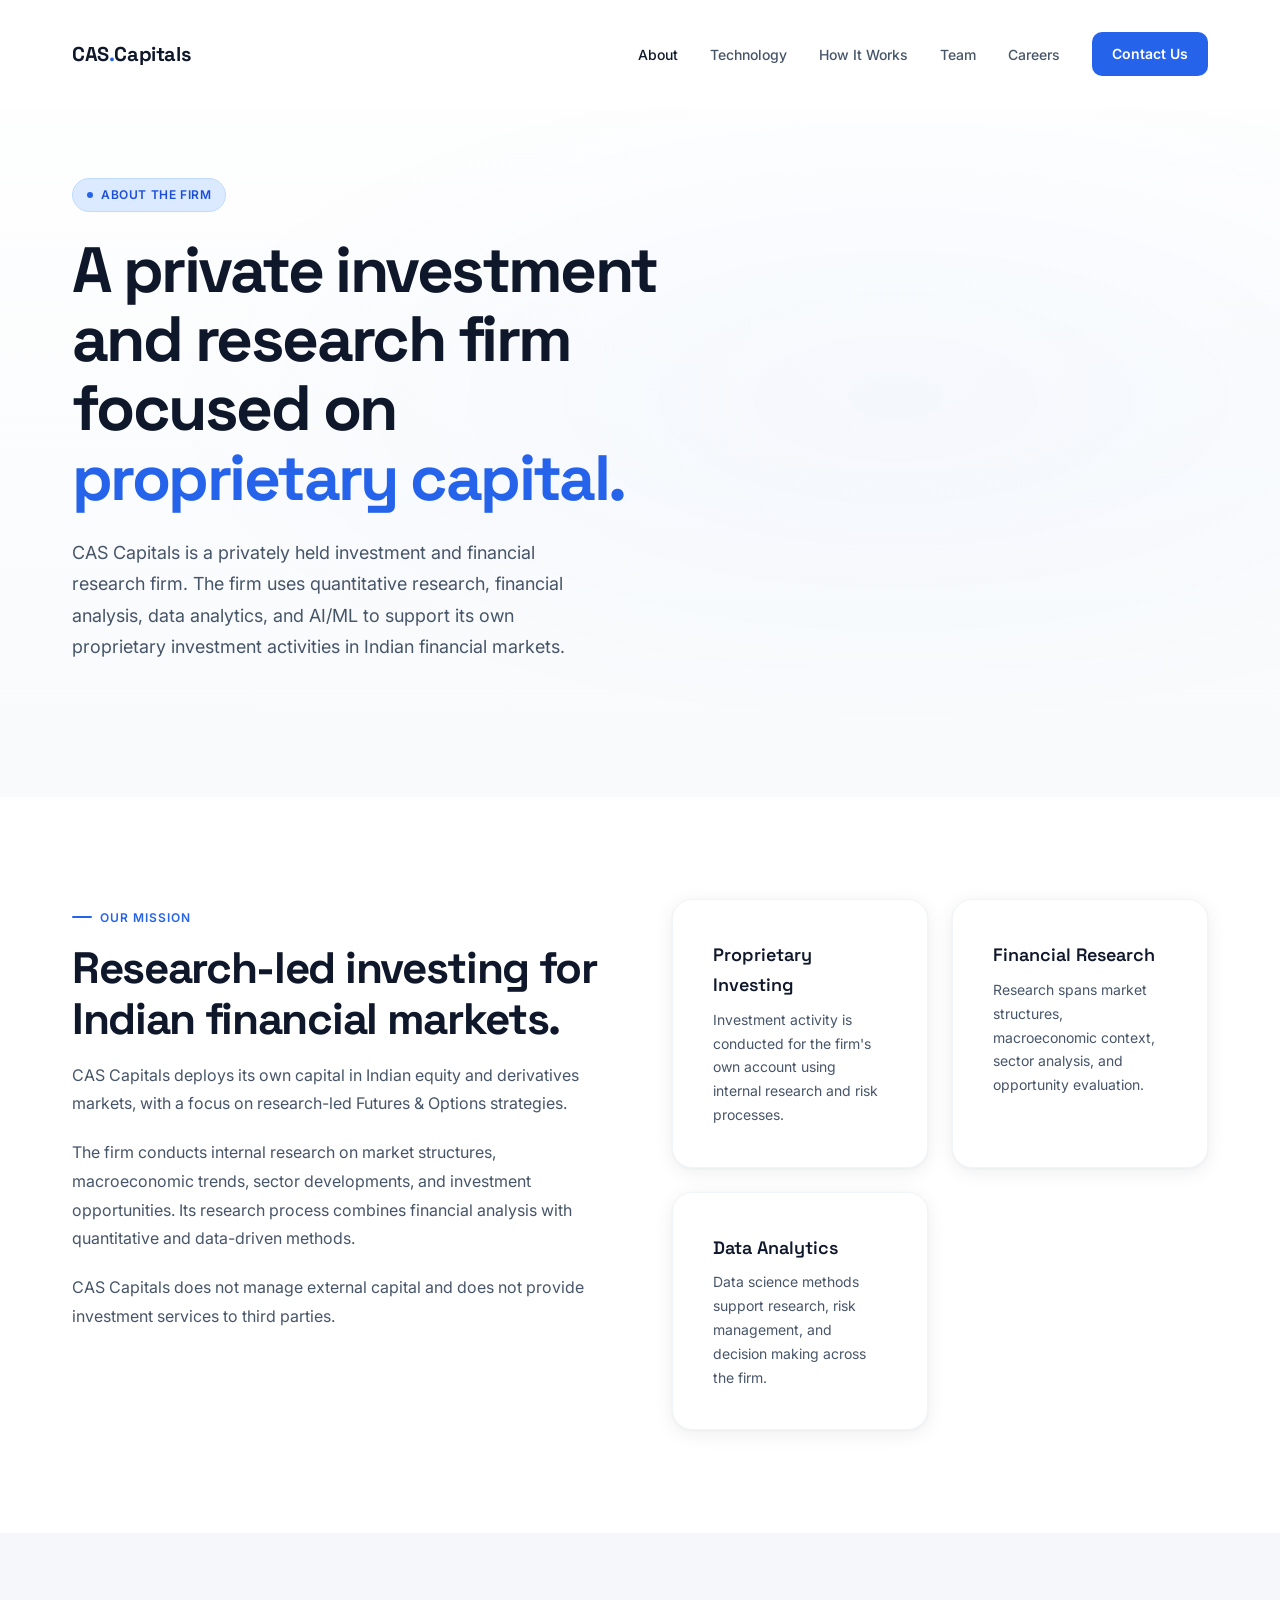
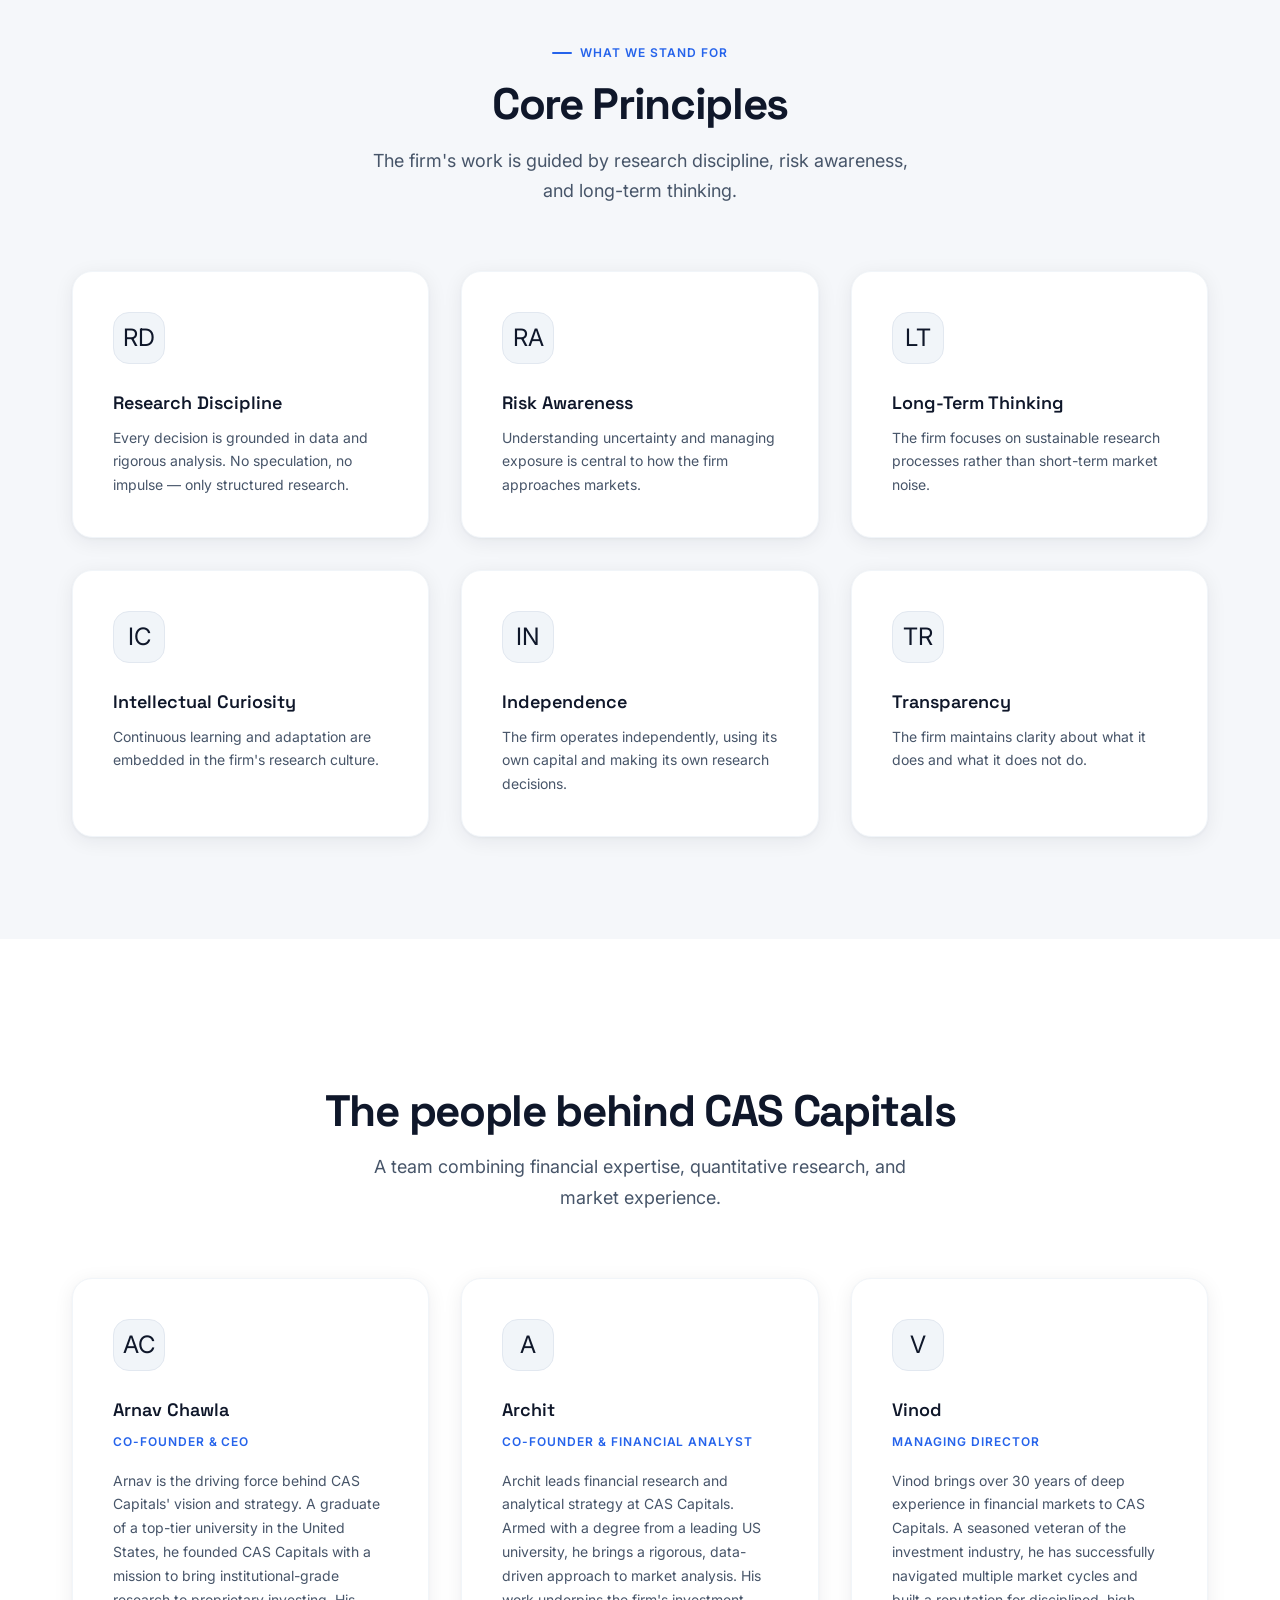
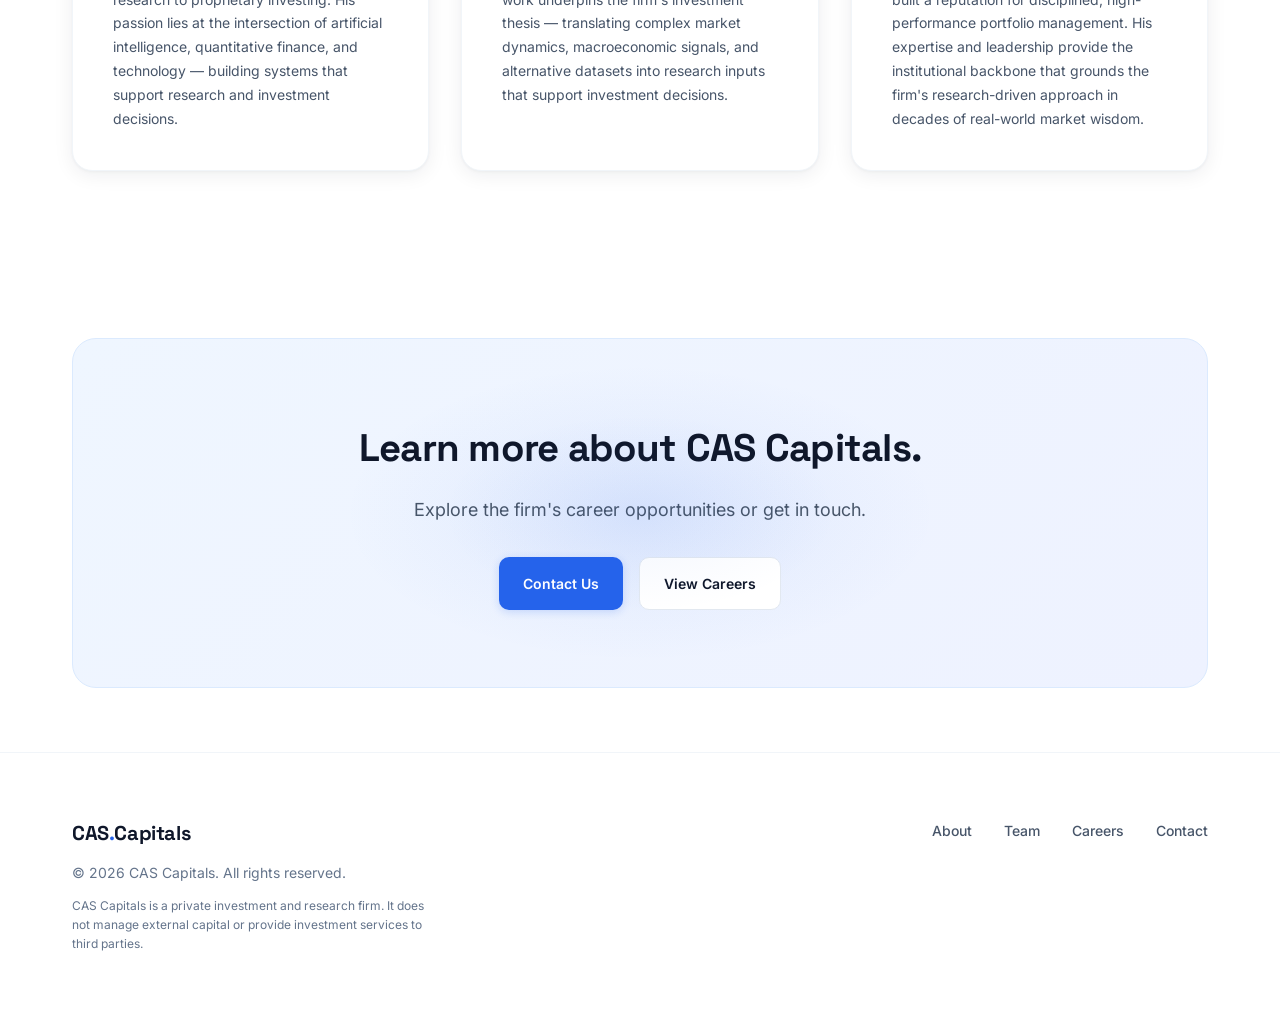
==== commit 67e6a614: "added the beautiful live visual in the hero section of the index.html" ====
--- a/about.html
+++ b/about.html
@@ -1,339 +1,314 @@
-<!DOCTYPE html>
+<!doctype html>
 <html lang="en">
-<head>
-  <meta charset="UTF-8" />
-  <meta name="viewport" content="width=device-width, initial-scale=1.0" />
-  <title>About — CAS Capitals</title>
-  <meta name="description" content="Learn about CAS Capitals — our mission, story, and the team behind AI-powered investment intelligence." />
-  <link rel="preconnect" href="https://fonts.googleapis.com" />
-  <link rel="preconnect" href="https://fonts.gstatic.com" crossorigin />
-  <link href="https://fonts.googleapis.com/css2?family=Inter:wght@300;400;500;600;700&family=Space+Grotesk:wght@300;400;500;600;700&display=swap" rel="stylesheet" />
-  <style>
-    *, *::before, *::after { box-sizing: border-box; margin: 0; padding: 0; }
-    :root {
-      --bg: #020409; --bg2: #060c17;
-      --accent: #00c6ff; --accent2: #7b2fff; --accent3: #00ff9d;
-      --text: #e8edf5; --muted: #6b7b96;
-      --card: rgba(255,255,255,0.04); --border: rgba(255,255,255,0.07);
-      --glow: rgba(0,198,255,0.15);
-    }
-    html { scroll-behavior: smooth; }
-    body { background: var(--bg); color: var(--text); font-family: 'Inter', sans-serif; overflow-x: hidden; line-height: 1.6; }
-    body::before {
-      content: ''; position: fixed; inset: 0;
-      background-image: url("data:image/svg+xml,%3Csvg viewBox='0 0 256 256' xmlns='http://www.w3.org/2000/svg'%3E%3Cfilter id='noise'%3E%3CfeTurbulence type='fractalNoise' baseFrequency='0.9' numOctaves='4' stitchTiles='stitch'/%3E%3C/filter%3E%3Crect width='100%25' height='100%25' filter='url(%23noise)' opacity='0.04'/%3E%3C/svg%3E");
-      pointer-events: none; z-index: 1; opacity: 0.5;
-    }
-    #canvas-bg { position: fixed; inset: 0; z-index: 0; pointer-events: none; }
-    .container { max-width: 1200px; margin: 0 auto; padding: 0 32px; position: relative; z-index: 2; }
-
-    /* NAV */
-    nav { position: fixed; top: 0; left: 0; right: 0; z-index: 100; padding: 20px 0; transition: all 0.4s ease; }
-    nav.scrolled { background: rgba(2,4,9,0.85); backdrop-filter: blur(20px); border-bottom: 1px solid var(--border); padding: 14px 0; }
-    .nav-inner { max-width: 1200px; margin: 0 auto; padding: 0 32px; display: flex; align-items: center; justify-content: space-between; }
-    .logo { font-family: 'Space Grotesk', sans-serif; font-size: 1.4rem; font-weight: 700; letter-spacing: -0.02em; background: linear-gradient(135deg, #fff 30%, var(--accent)); -webkit-background-clip: text; -webkit-text-fill-color: transparent; background-clip: text; text-decoration: none; }
-    .logo span { color: var(--accent); -webkit-text-fill-color: var(--accent); }
-    .nav-links { display: flex; gap: 36px; list-style: none; }
-    .nav-links a { color: var(--muted); text-decoration: none; font-size: 0.875rem; font-weight: 500; letter-spacing: 0.02em; transition: color 0.2s; }
-    .nav-links a:hover, .nav-links a.active { color: var(--text); }
-    .nav-cta { background: linear-gradient(135deg, var(--accent), var(--accent2)); color: #fff !important; padding: 10px 22px; border-radius: 8px; font-weight: 600 !important; transition: opacity 0.2s !important; }
-    .nav-cta:hover { opacity: 0.85; }
-    @media (max-width: 900px) { .nav-links { display: none; } }
-
-    /* SECTION BASE */
-    section { position: relative; z-index: 2; }
-    .section-label { display: inline-flex; align-items: center; gap: 8px; font-size: 0.75rem; font-weight: 600; letter-spacing: 0.12em; text-transform: uppercase; color: var(--accent); margin-bottom: 16px; }
-    .section-label::before { content: ''; width: 20px; height: 1px; background: var(--accent); }
-    .section-title { font-family: 'Space Grotesk', sans-serif; font-size: clamp(2rem, 4vw, 3.2rem); font-weight: 700; letter-spacing: -0.03em; line-height: 1.1; margin-bottom: 20px; }
-    .section-sub { color: var(--muted); font-size: 1.05rem; max-width: 560px; line-height: 1.7; }
-
-    /* PAGE HERO */
-    .page-hero { padding: 160px 0 80px; border-bottom: 1px solid var(--border); }
-    .page-hero-inner { max-width: 760px; }
-    .page-tag { display: inline-flex; align-items: center; gap: 8px; background: rgba(0,198,255,0.08); border: 1px solid rgba(0,198,255,0.2); border-radius: 100px; padding: 5px 16px; font-size: 0.75rem; font-weight: 600; color: var(--accent); letter-spacing: 0.08em; text-transform: uppercase; margin-bottom: 20px; }
-    .page-hero h1 { font-family: 'Space Grotesk', sans-serif; font-size: clamp(2.8rem, 5vw, 4.5rem); font-weight: 700; letter-spacing: -0.03em; line-height: 1.08; margin-bottom: 24px; }
-    .page-hero h1 em { font-style: normal; background: linear-gradient(90deg, var(--accent), var(--accent2)); -webkit-background-clip: text; -webkit-text-fill-color: transparent; background-clip: text; }
-    .page-hero p { font-size: 1.15rem; color: var(--muted); line-height: 1.75; max-width: 580px; }
-
-    /* MISSION */
-    .mission { padding: 100px 0; }
-    .mission-grid { display: grid; grid-template-columns: 1fr 1fr; gap: 80px; align-items: start; }
-    .mission-text p { color: var(--muted); font-size: 1rem; line-height: 1.8; margin-bottom: 20px; }
-    .mission-stats { display: grid; grid-template-columns: 1fr 1fr; gap: 24px; }
-    .stat-card { background: var(--card); border: 1px solid var(--border); border-radius: 16px; padding: 28px 24px; transition: border-color 0.3s, transform 0.3s; }
-    .stat-card:hover { border-color: rgba(0,198,255,0.2); transform: translateY(-4px); }
-    .stat-card-value { font-family: 'Space Grotesk', sans-serif; font-size: 2rem; font-weight: 700; background: linear-gradient(135deg, #fff, var(--accent)); -webkit-background-clip: text; -webkit-text-fill-color: transparent; background-clip: text; letter-spacing: -0.03em; margin-bottom: 4px; }
-    .stat-card-label { font-size: 0.8rem; color: var(--muted); text-transform: uppercase; letter-spacing: 0.06em; font-weight: 500; }
-    @media (max-width: 900px) { .mission-grid { grid-template-columns: 1fr; gap: 48px; } }
-
-    /* VALUES */
-    .values { padding: 100px 0; background: linear-gradient(180deg, transparent, rgba(0,198,255,0.02), transparent); }
-    .values-header { text-align: center; margin-bottom: 64px; }
-    .values-header .section-label { justify-content: center; }
-    .values-grid { display: grid; grid-template-columns: repeat(3, 1fr); gap: 24px; }
-    .value-card { background: var(--card); border: 1px solid var(--border); border-radius: 20px; padding: 36px 28px; transition: border-color 0.3s, transform 0.3s; }
-    .value-card:hover { border-color: rgba(0,198,255,0.15); transform: translateY(-4px); }
-    .value-icon { font-size: 2rem; margin-bottom: 16px; }
-    .value-card h3 { font-family: 'Space Grotesk', sans-serif; font-size: 1.05rem; font-weight: 600; margin-bottom: 10px; }
-    .value-card p { font-size: 0.875rem; color: var(--muted); line-height: 1.7; }
-    @media (max-width: 900px) { .values-grid { grid-template-columns: 1fr 1fr; } }
-    @media (max-width: 600px) { .values-grid { grid-template-columns: 1fr; } }
-
-    /* TEAM */
-    .team { padding: 100px 0; }
-    .team-header { text-align: center; margin-bottom: 64px; }
-    .team-header .section-label { justify-content: center; }
-    .team-grid { display: grid; grid-template-columns: repeat(3, 1fr); gap: 28px; }
-    .team-card { background: var(--card); border: 1px solid var(--border); border-radius: 24px; padding: 40px 32px; text-align: center; transition: border-color 0.3s, transform 0.3s, box-shadow 0.3s; position: relative; overflow: hidden; }
-    .team-card::before { content: ''; position: absolute; top: 0; left: 0; right: 0; height: 2px; background: linear-gradient(90deg, var(--accent), var(--accent2)); opacity: 0; transition: opacity 0.3s; }
-    .team-card:hover { border-color: rgba(0,198,255,0.18); transform: translateY(-6px); box-shadow: 0 24px 60px rgba(0,0,0,0.4); }
-    .team-card:hover::before { opacity: 1; }
-    .team-avatar { width: 88px; height: 88px; border-radius: 50%; margin: 0 auto 20px; display: flex; align-items: center; justify-content: center; font-family: 'Space Grotesk', sans-serif; font-size: 1.8rem; font-weight: 700; position: relative; }
-    .team-avatar::after { content: ''; position: absolute; inset: -3px; border-radius: 50%; background: linear-gradient(135deg, var(--accent), var(--accent2)); z-index: -1; }
-    .team-avatar.av1 { background: linear-gradient(135deg, rgba(0,198,255,0.15), rgba(123,47,255,0.15)); color: var(--accent); }
-    .team-avatar.av2 { background: linear-gradient(135deg, rgba(123,47,255,0.15), rgba(0,255,157,0.15)); color: var(--accent2); }
-    .team-avatar.av3 { background: linear-gradient(135deg, rgba(0,255,157,0.15), rgba(0,198,255,0.15)); color: var(--accent3); }
-    .team-name { font-family: 'Space Grotesk', sans-serif; font-size: 1.2rem; font-weight: 700; letter-spacing: -0.02em; margin-bottom: 4px; }
-    .team-role { font-size: 0.8rem; font-weight: 600; letter-spacing: 0.08em; text-transform: uppercase; color: var(--accent); margin-bottom: 20px; }
-    .team-divider { height: 1px; background: var(--border); margin: 0 auto 20px; width: 40px; }
-    .team-bio { font-size: 0.875rem; color: var(--muted); line-height: 1.75; text-align: left; }
-    @media (max-width: 900px) { .team-grid { grid-template-columns: 1fr; max-width: 480px; margin: 0 auto; } }
-
-    /* CTA STRIP */
-    .cta-strip { padding: 100px 0; }
-    .cta-inner { text-align: center; background: linear-gradient(145deg, rgba(0,198,255,0.06), rgba(123,47,255,0.1)); border: 1px solid rgba(0,198,255,0.15); border-radius: 28px; padding: 80px 60px; position: relative; overflow: hidden; }
-    .cta-glow { position: absolute; top: 50%; left: 50%; transform: translate(-50%,-50%); width: 600px; height: 300px; background: radial-gradient(ellipse, rgba(0,198,255,0.08) 0%, transparent 70%); pointer-events: none; }
-    .cta-inner h2 { font-family: 'Space Grotesk', sans-serif; font-size: clamp(2rem, 3.5vw, 3rem); font-weight: 700; letter-spacing: -0.03em; line-height: 1.1; margin-bottom: 16px; position: relative; }
-    .cta-inner p { color: var(--muted); font-size: 1.05rem; max-width: 440px; margin: 0 auto 36px; line-height: 1.7; position: relative; }
-    .cta-actions { display: flex; gap: 16px; justify-content: center; flex-wrap: wrap; position: relative; }
-    .btn-primary { display: inline-flex; align-items: center; gap: 10px; background: linear-gradient(135deg, var(--accent), var(--accent2)); color: #fff; padding: 16px 32px; border-radius: 10px; font-weight: 600; font-size: 0.95rem; text-decoration: none; transition: transform 0.2s, box-shadow 0.2s; box-shadow: 0 0 40px rgba(0,198,255,0.25); }
-    .btn-primary:hover { transform: translateY(-2px); box-shadow: 0 0 60px rgba(0,198,255,0.4); }
-    .btn-secondary { display: inline-flex; align-items: center; gap: 10px; color: var(--text); padding: 16px 32px; border-radius: 10px; font-weight: 500; font-size: 0.95rem; text-decoration: none; border: 1px solid var(--border); background: var(--card); transition: border-color 0.2s, background 0.2s; }
-    .btn-secondary:hover { border-color: rgba(255,255,255,0.2); background: rgba(255,255,255,0.07); }
-    @media (max-width: 600px) { .cta-inner { padding: 60px 24px; } }
-
-    /* FOOTER */
-    footer { position: relative; z-index: 2; border-top: 1px solid var(--border); padding: 48px 0; }
-    .footer-inner { display: flex; align-items: center; justify-content: space-between; flex-wrap: wrap; gap: 24px; }
-    .footer-left { display: flex; flex-direction: column; gap: 8px; }
-    .footer-copy { font-size: 0.82rem; color: var(--muted); }
-    .footer-links { display: flex; gap: 28px; list-style: none; }
-    .footer-links a { font-size: 0.82rem; color: var(--muted); text-decoration: none; transition: color 0.2s; }
-    .footer-links a:hover { color: var(--text); }
-
-    /* REVEAL */
-    .reveal { opacity: 0; transform: translateY(30px); transition: opacity 0.7s ease, transform 0.7s ease; }
-    .reveal.visible { opacity: 1; transform: translateY(0); }
-    .reveal-d1 { transition-delay: 0.1s; }
-    .reveal-d2 { transition-delay: 0.2s; }
-    .reveal-d3 { transition-delay: 0.3s; }
-    .reveal-d4 { transition-delay: 0.4s; }
-  </style>
-</head>
-<body>
-
-<canvas id="canvas-bg"></canvas>
-
-<!-- NAV -->
-<nav id="navbar">
-  <div class="nav-inner">
-    <a href="index.html" class="logo">CAS<span>.</span>Capitals</a>
-    <ul class="nav-links">
-      <li><a href="about.html" class="active">About</a></li>
-      <li><a href="index.html#technology">Technology</a></li>
-      <li><a href="index.html#how">How It Works</a></li>
-      <li><a href="about.html#team">Team</a></li>
-      <li><a href="careers.html">Careers</a></li>
-      <li><a href="contact.html" class="nav-cta">Contact Us →</a></li>
-    </ul>
-  </div>
-</nav>
-
-<!-- PAGE HERO -->
-<section class="page-hero">
-  <div class="container">
-    <div class="page-hero-inner">
-      <div class="page-tag reveal">Our Story</div>
-      <h1 class="reveal reveal-d1">Redefining What's Possible<br/>in <em>Intelligent Investing</em></h1>
-      <p class="reveal reveal-d2">CAS Capitals was built on a single conviction: that the future of investing belongs to those who harness the full power of artificial intelligence — not as a tool, but as the engine at the core of every decision.</p>
-    </div>
-  </div>
-</section>
-
-<!-- MISSION -->
-<section class="mission">
-  <div class="container">
-    <div class="mission-grid">
-      <div class="mission-text">
-        <div class="section-label reveal">Our Mission</div>
-        <h2 class="section-title reveal reveal-d1">Institutional Intelligence.<br/>Democratised.</h2>
-        <p class="reveal reveal-d2">For too long, the most sophisticated investment strategies were locked behind the walls of elite hedge funds and investment banks. CAS Capitals was founded to change that — to make AI-powered, institutional-grade intelligence accessible, transparent, and relentlessly effective.</p>
-        <p class="reveal reveal-d3">We deploy proprietary AI systems that ingest real-time market data, macroeconomic signals, and alternative datasets — generating insights at a scale and speed no human analyst can match. Our models learn continuously, adapting to evolving market regimes and uncovering patterns invisible to the naked eye.</p>
-        <p class="reveal reveal-d4">This is not just quantitative investing. This is a new category entirely — where artificial intelligence and human expertise work in lockstep to find and capture opportunity before the market has time to react.</p>
-      </div>
-      <div>
-        <div class="mission-stats reveal reveal-d2">
-          <div class="stat-card">
-            <div class="stat-card-value">98.4%</div>
-            <div class="stat-card-label">Signal Accuracy</div>
-          </div>
-          <div class="stat-card">
-            <div class="stat-card-value">2.3ms</div>
-            <div class="stat-card-label">Avg. Execution Time</div>
-          </div>
-          <div class="stat-card">
-            <div class="stat-card-value">50+</div>
-            <div class="stat-card-label">AI Models Live</div>
-          </div>
-          <div class="stat-card">
-            <div class="stat-card-value">24/7</div>
-            <div class="stat-card-label">Market Monitoring</div>
-          </div>
-        </div>
-      </div>
-    </div>
-  </div>
-</section>
-
-<!-- VALUES -->
-<section class="values">
-  <div class="container">
-    <div class="values-header">
-      <div class="section-label reveal">What We Stand For</div>
-      <h2 class="section-title reveal reveal-d1">Our Core Values</h2>
-    </div>
-    <div class="values-grid">
-      <div class="value-card reveal reveal-d1">
-        <div class="value-icon">🎯</div>
-        <h3>Precision Over Noise</h3>
-        <p>We cut through market noise with data and logic. Every signal we act on has passed through rigorous validation — no gut feeling, no bias.</p>
-      </div>
-      <div class="value-card reveal reveal-d2">
-        <div class="value-icon">🔬</div>
-        <h3>Continuous Learning</h3>
-        <p>Our models don't sleep. They adapt, evolve, and improve with every data point — staying ahead of regime changes and new market dynamics.</p>
-      </div>
-      <div class="value-card reveal reveal-d3">
-        <div class="value-icon">🔐</div>
-        <h3>Trust & Transparency</h3>
-        <p>We hold ourselves to the highest standards of integrity. Our clients always know what we're doing and why — no black boxes, no surprises.</p>
-      </div>
-      <div class="value-card reveal reveal-d1">
-        <div class="value-icon">⚡</div>
-        <h3>Speed as Strategy</h3>
-        <p>In markets, milliseconds matter. Our infrastructure is engineered for sub-2ms execution — because being second is the same as being wrong.</p>
-      </div>
-      <div class="value-card reveal reveal-d2">
-        <div class="value-icon">🌐</div>
-        <h3>Global Perspective</h3>
-        <p>Opportunity doesn't respect borders. We monitor markets across every major exchange and asset class simultaneously, 24 hours a day.</p>
-      </div>
-      <div class="value-card reveal reveal-d3">
-        <div class="value-icon">🤝</div>
-        <h3>Long-Term Partnership</h3>
-        <p>We succeed when our clients succeed. Our alignment of interests drives everything — from how we structure our strategies to how we communicate results.</p>
-      </div>
-    </div>
-  </div>
-</section>
-
-<!-- TEAM -->
-<section class="team" id="team">
-  <div class="container">
-    <div class="team-header">
-      <div class="section-label reveal">The Team</div>
-      <h2 class="section-title reveal reveal-d1">The Minds Behind CAS Capitals</h2>
-      <p class="section-sub reveal reveal-d2" style="margin: 0 auto;">A team that combines elite academic training, deep market expertise, and a relentless drive to push the boundaries of investment intelligence.</p>
-    </div>
-    <div class="team-grid">
-
-      <div class="team-card reveal reveal-d1">
-        <div class="team-avatar av1">AC</div>
-        <div class="team-name">Arnav Chawla</div>
-        <div class="team-role">Co-Founder & CEO</div>
-        <div class="team-divider"></div>
-        <p class="team-bio">Arnav is the driving force behind CAS Capitals' vision and strategy. A graduate of a top-tier university in the United States, he founded CAS Capitals with a mission to bring institutional-grade AI intelligence to modern investing. His passion lies at the intersection of artificial intelligence, quantitative finance, and disruptive technology — building systems that give investors an unfair, data-driven edge.</p>
-      </div>
-
-      <div class="team-card reveal reveal-d2">
-        <div class="team-avatar av2">A</div>
-        <div class="team-name">Archit</div>
-        <div class="team-role">Co-Founder & Financial Analyst</div>
-        <div class="team-divider"></div>
-        <p class="team-bio">Archit leads financial research and analytical strategy at CAS Capitals. Armed with a degree from a leading US university, he brings a rigorous, data-driven approach to market analysis. His work underpins the firm's investment thesis — translating complex market dynamics, macroeconomic signals, and alternative datasets into high-conviction, actionable signals that drive performance.</p>
-      </div>
-
-      <div class="team-card reveal reveal-d3">
-        <div class="team-avatar av3">V</div>
-        <div class="team-name">Vinod</div>
-        <div class="team-role">Managing Director</div>
-        <div class="team-divider"></div>
-        <p class="team-bio">Vinod brings over 30 years of deep experience in financial markets to CAS Capitals. A seasoned veteran of the investment industry, he has successfully navigated multiple market cycles and built a reputation for disciplined, high-performance portfolio management. His expertise and leadership provide the institutional backbone that grounds the firm's AI-powered approach in decades of real-world market wisdom.</p>
-      </div>
-
-    </div>
-  </div>
-</section>
-
-<!-- CTA -->
-<section class="cta-strip">
-  <div class="container">
-    <div class="cta-inner">
-      <div class="cta-glow"></div>
-      <h2>Ready to Work With Us?</h2>
-      <p>Get in touch to explore how CAS Capitals can work for you — or join the team.</p>
-      <div class="cta-actions">
-        <a href="contact.html" class="btn-primary">
-          Contact Us
-          <svg width="16" height="16" viewBox="0 0 16 16" fill="none"><path d="M3 8h10M9 4l4 4-4 4" stroke="currentColor" stroke-width="1.5" stroke-linecap="round" stroke-linejoin="round"/></svg>
-        </a>
-        <a href="careers.html" class="btn-secondary">View Careers</a>
-      </div>
-    </div>
-  </div>
-</section>
-
-<!-- FOOTER -->
-<footer>
-  <div class="container">
-    <div class="footer-inner">
-      <div class="footer-left">
+  <head>
+    <meta charset="UTF-8" />
+    <meta name="viewport" content="width=device-width, initial-scale=1.0" />
+    <title>About — CAS Capitals</title>
+    <meta
+      name="description"
+      content="Learn about CAS Capitals — our mission, research orientation, and the team behind proprietary investment research."
+    />
+    <link rel="preconnect" href="https://fonts.googleapis.com" />
+    <link rel="preconnect" href="https://fonts.gstatic.com" crossorigin />
+    <link
+      href="https://fonts.googleapis.com/css2?family=Inter:wght@300;400;500;600;700&family=Space+Grotesk:wght@300;400;500;600;700&display=swap"
+      rel="stylesheet"
+    />
+    <link rel="stylesheet" href="css/main.css" />
+  </head>
+  <body>
+    <!-- NAV -->
+    <nav class="navbar">
+      <div class="container navbar-inner">
         <a href="index.html" class="logo">CAS<span>.</span>Capitals</a>
-        <p class="footer-copy">© 2026 CAS Capitals. All rights reserved.</p>
-        <p class="footer-copy" style="font-size:0.73rem;max-width:360px">Past performance is not indicative of future results. Investing involves risk.</p>
-      </div>
-      <ul class="footer-links">
-        <li><a href="about.html">About</a></li>
-        <li><a href="about.html#team">Team</a></li>
-        <li><a href="careers.html">Careers</a></li>
-        <li><a href="contact.html">Contact</a></li>
-      </ul>
-    </div>
-  </div>
-</footer>
-
-<script>
-  const canvas = document.getElementById('canvas-bg');
-  const ctx = canvas.getContext('2d');
-  let W, H, nodes = [];
-  function resize() { W = canvas.width = window.innerWidth; H = canvas.height = window.innerHeight; }
-  function initNodes(n) { nodes = []; for (let i=0;i<n;i++) nodes.push({x:Math.random()*W,y:Math.random()*H,vx:(Math.random()-0.5)*0.3,vy:(Math.random()-0.5)*0.3,r:Math.random()*1.5+0.5}); }
-  function draw() {
-    ctx.clearRect(0,0,W,H);
-    for (let i=0;i<nodes.length;i++) for (let j=i+1;j<nodes.length;j++) {
-      const dx=nodes[i].x-nodes[j].x,dy=nodes[i].y-nodes[j].y,d=Math.sqrt(dx*dx+dy*dy);
-      if(d<150){ctx.beginPath();ctx.moveTo(nodes[i].x,nodes[i].y);ctx.lineTo(nodes[j].x,nodes[j].y);ctx.strokeStyle=`rgba(0,198,255,${0.1*(1-d/150)})`;ctx.lineWidth=0.5;ctx.stroke();}
-    }
-    nodes.forEach(n=>{ctx.beginPath();ctx.arc(n.x,n.y,n.r,0,Math.PI*2);ctx.fillStyle='rgba(0,198,255,0.5)';ctx.fill();n.x+=n.vx;n.y+=n.vy;if(n.x<0||n.x>W)n.vx*=-1;if(n.y<0||n.y>H)n.vy*=-1;});
-    requestAnimationFrame(draw);
-  }
-  resize(); initNodes(70); draw();
-  window.addEventListener('resize',()=>{resize();initNodes(70);});
-  const nav = document.getElementById('navbar');
-  window.addEventListener('scroll',()=>nav.classList.toggle('scrolled',window.scrollY>40));
-  const reveals = document.querySelectorAll('.reveal');
-  const obs = new IntersectionObserver(entries=>entries.forEach(e=>{if(e.isIntersecting){e.target.classList.add('visible');obs.unobserve(e.target);}}),{threshold:0.1});
-  reveals.forEach(el=>obs.observe(el));
-</script>
-</body>
+        <button
+          class="mobile-menu-btn"
+          type="button"
+          aria-label="Open navigation menu"
+        ></button>
+        <ul class="nav-links">
+          <li>
+            <a href="about.html" class="active" aria-current="page">About</a>
+          </li>
+          <li><a href="index.html#technology">Technology</a></li>
+          <li><a href="index.html#how">How It Works</a></li>
+          <li><a href="about.html#team">Team</a></li>
+          <li><a href="careers.html">Careers</a></li>
+          <li><a href="contact.html" class="nav-cta">Contact Us</a></li>
+        </ul>
+      </div>
+    </nav>
+
+    <!-- PAGE HERO -->
+    <section class="hero">
+      <div class="container">
+        <div class="hero-content">
+          <div class="badge hero-badge reveal">
+            <span class="badge-dot"></span>About the Firm
+          </div>
+          <h1 class="hero-title reveal reveal-d1">
+            A private investment and research firm focused on
+            <em>proprietary capital.</em>
+          </h1>
+          <p class="hero-sub reveal reveal-d2">
+            CAS Capitals is a privately held investment and financial research
+            firm. The firm uses quantitative research, financial analysis, data
+            analytics, and AI/ML to support its own proprietary investment
+            activities in Indian financial markets.
+          </p>
+        </div>
+      </div>
+    </section>
+
+    <!-- MISSION -->
+    <section class="section" id="mission">
+      <div class="container">
+        <div class="mission-grid">
+          <div class="mission-text">
+            <div class="section-label reveal">Our Mission</div>
+            <h2 class="section-title reveal reveal-d1">
+              Research-led investing for Indian financial markets.
+            </h2>
+            <p class="reveal reveal-d2">
+              CAS Capitals deploys its own capital in Indian equity and
+              derivatives markets, with a focus on research-led Futures &
+              Options strategies.
+            </p>
+            <p class="reveal reveal-d3">
+              The firm conducts internal research on market structures,
+              macroeconomic trends, sector developments, and investment
+              opportunities. Its research process combines financial analysis
+              with quantitative and data-driven methods.
+            </p>
+            <p class="reveal reveal-d4">
+              CAS Capitals does not manage external capital and does not provide
+              investment services to third parties.
+            </p>
+          </div>
+          <div class="mission-stats reveal reveal-d2">
+            <div class="card">
+              <div class="card-title">Proprietary Investing</div>
+              <p class="card-text">
+                Investment activity is conducted for the firm's own account
+                using internal research and risk processes.
+              </p>
+            </div>
+            <div class="card">
+              <div class="card-title">Financial Research</div>
+              <p class="card-text">
+                Research spans market structures, macroeconomic context, sector
+                analysis, and opportunity evaluation.
+              </p>
+            </div>
+            <div class="card">
+              <div class="card-title">Data Analytics</div>
+              <p class="card-text">
+                Data science methods support research, risk management, and
+                decision making across the firm.
+              </p>
+            </div>
+          </div>
+        </div>
+      </div>
+    </section>
+
+    <!-- VALUES -->
+    <section class="section section-alt" id="values">
+      <div class="container">
+        <div class="section-header center">
+          <div class="section-label reveal">What We Stand For</div>
+          <h2 class="section-title reveal reveal-d1">Core Principles</h2>
+          <p class="section-sub reveal reveal-d2">
+            The firm's work is guided by research discipline, risk awareness,
+            and long-term thinking.
+          </p>
+        </div>
+        <div class="features-grid">
+          <div class="card reveal reveal-d1">
+            <div class="card-icon">RD</div>
+            <h3 class="card-title">Research Discipline</h3>
+            <p class="card-text">
+              Every decision is grounded in data and rigorous analysis. No
+              speculation, no impulse — only structured research.
+            </p>
+          </div>
+          <div class="card reveal reveal-d2">
+            <div class="card-icon">RA</div>
+            <h3 class="card-title">Risk Awareness</h3>
+            <p class="card-text">
+              Understanding uncertainty and managing exposure is central to how
+              the firm approaches markets.
+            </p>
+          </div>
+          <div class="card reveal reveal-d3">
+            <div class="card-icon">LT</div>
+            <h3 class="card-title">Long-Term Thinking</h3>
+            <p class="card-text">
+              The firm focuses on sustainable research processes rather than
+              short-term market noise.
+            </p>
+          </div>
+          <div class="card reveal reveal-d1">
+            <div class="card-icon">IC</div>
+            <h3 class="card-title">Intellectual Curiosity</h3>
+            <p class="card-text">
+              Continuous learning and adaptation are embedded in the firm's
+              research culture.
+            </p>
+          </div>
+          <div class="card reveal reveal-d2">
+            <div class="card-icon">IN</div>
+            <h3 class="card-title">Independence</h3>
+            <p class="card-text">
+              The firm operates independently, using its own capital and making
+              its own research decisions.
+            </p>
+          </div>
+          <div class="card reveal reveal-d3">
+            <div class="card-icon">TR</div>
+            <h3 class="card-title">Transparency</h3>
+            <p class="card-text">
+              The firm maintains clarity about what it does and what it does not
+              do.
+            </p>
+          </div>
+        </div>
+      </div>
+    </section>
+
+    <!-- TEAM -->
+    <section class="section" id="team">
+      <div class="container">
+        <div class="section-header center">
+          <div class="section-label reveal">The Team</div>
+          <h2 class="section-title reveal reveal-d1">
+            The people behind CAS Capitals
+          </h2>
+          <p class="section-sub reveal reveal-d2">
+            A team combining financial expertise, quantitative research, and
+            market experience.
+          </p>
+        </div>
+        <div class="features-grid">
+          <div class="card reveal reveal-d1">
+            <div class="card-icon">AC</div>
+            <h3 class="card-title">Arnav Chawla</h3>
+            <p
+              class="card-text"
+              style="
+                font-size: 0.75rem;
+                font-weight: 600;
+                color: var(--color-accent);
+                text-transform: uppercase;
+                letter-spacing: 0.08em;
+                margin-bottom: 16px;
+              "
+            >
+              Co-Founder & CEO
+            </p>
+            <p class="card-text">
+              Arnav is the driving force behind CAS Capitals' vision and
+              strategy. A graduate of a top-tier university in the United
+              States, he founded CAS Capitals with a mission to bring
+              institutional-grade research to proprietary investing. His passion
+              lies at the intersection of artificial intelligence, quantitative
+              finance, and technology — building systems that support research
+              and investment decisions.
+            </p>
+          </div>
+          <div class="card reveal reveal-d2">
+            <div class="card-icon">A</div>
+            <h3 class="card-title">Archit</h3>
+            <p
+              class="card-text"
+              style="
+                font-size: 0.75rem;
+                font-weight: 600;
+                color: var(--color-accent);
+                text-transform: uppercase;
+                letter-spacing: 0.08em;
+                margin-bottom: 16px;
+              "
+            >
+              Co-Founder & Financial Analyst
+            </p>
+            <p class="card-text">
+              Archit leads financial research and analytical strategy at CAS
+              Capitals. Armed with a degree from a leading US university, he
+              brings a rigorous, data-driven approach to market analysis. His
+              work underpins the firm's investment thesis — translating complex
+              market dynamics, macroeconomic signals, and alternative datasets
+              into research inputs that support investment decisions.
+            </p>
+          </div>
+          <div class="card reveal reveal-d3">
+            <div class="card-icon">V</div>
+            <h3 class="card-title">Vinod</h3>
+            <p
+              class="card-text"
+              style="
+                font-size: 0.75rem;
+                font-weight: 600;
+                color: var(--color-accent);
+                text-transform: uppercase;
+                letter-spacing: 0.08em;
+                margin-bottom: 16px;
+              "
+            >
+              Managing Director
+            </p>
+            <p class="card-text">
+              Vinod brings over 30 years of deep experience in financial markets
+              to CAS Capitals. A seasoned veteran of the investment industry, he
+              has successfully navigated multiple market cycles and built a
+              reputation for disciplined, high-performance portfolio management.
+              His expertise and leadership provide the institutional backbone
+              that grounds the firm's research-driven approach in decades of
+              real-world market wisdom.
+            </p>
+          </div>
+        </div>
+      </div>
+    </section>
+
+    <!-- CTA STRIP -->
+    <section class="cta-section" id="contact">
+      <div class="container">
+        <div class="cta-inner reveal">
+          <div class="cta-decoration"></div>
+          <h2>Learn more about CAS Capitals.</h2>
+          <p>Explore the firm's career opportunities or get in touch.</p>
+          <div class="cta-actions">
+            <a href="contact.html" class="btn btn-primary">Contact Us</a>
+            <a href="careers.html" class="btn btn-secondary">View Careers</a>
+          </div>
+        </div>
+      </div>
+    </section>
+
+    <!-- FOOTER -->
+    <footer class="footer">
+      <div class="container">
+        <div class="footer-inner">
+          <div class="footer-brand">
+            <a href="index.html" class="logo">CAS<span>.</span>Capitals</a>
+            <p class="footer-copy">© 2026 CAS Capitals. All rights reserved.</p>
+            <p class="footer-disclaimer">
+              CAS Capitals is a private investment and research firm. It does
+              not manage external capital or provide investment services to
+              third parties.
+            </p>
+          </div>
+          <ul class="footer-links">
+            <li><a href="about.html">About</a></li>
+            <li><a href="about.html#team">Team</a></li>
+            <li><a href="careers.html">Careers</a></li>
+            <li><a href="contact.html">Contact</a></li>
+          </ul>
+        </div>
+      </div>
+    </footer>
+
+    <script src="js/main.js"></script>
+  </body>
 </html>
--- a/css/main.css
+++ b/css/main.css
@@ -0,0 +1,2336 @@
+/* =====================================================
+   CAS Capitals — Design System
+   A clean, premium fintech aesthetic.
+   ===================================================== */
+
+/* ------------------------------------------------------
+   1. Design Tokens
+   ------------------------------------------------------ */
+:root {
+  /* Backgrounds */
+  --color-bg: #ffffff;
+  --color-bg-alt: #f8fafc;
+  --color-bg-soft: #f1f5f9;
+  --color-bg-input: #f8fafc;
+
+  /* Text */
+  --color-text: #0f172a;
+  --color-text-secondary: #475569;
+  --color-text-muted: #64748b;
+
+  /* Accents */
+  --color-accent: #2563eb;
+  --color-accent-hover: #1d4ed8;
+  --color-accent-secondary: #4f46e5;
+  --color-accent-light: #dbeafe;
+  --color-success: #10b981;
+  --color-success-light: #d1fae5;
+
+  /* Borders */
+  --color-border: #e2e8f0;
+  --color-border-light: #f1f5f9;
+
+  /* Typography */
+  --font-body: 'Inter', -apple-system, BlinkMacSystemFont, 'Segoe UI', Roboto, sans-serif;
+  --font-display: 'Space Grotesk', -apple-system, BlinkMacSystemFont, 'Segoe UI', Roboto, sans-serif;
+
+  /* Font sizes */
+  --text-xs: 0.75rem;
+  --text-sm: 0.875rem;
+  --text-base: 1rem;
+  --text-lg: 1.125rem;
+  --text-xl: 1.25rem;
+  --text-2xl: 1.5rem;
+  --text-3xl: 1.875rem;
+  --text-4xl: 2.25rem;
+  --text-5xl: 3rem;
+
+  /* Spacing */
+  --space-1: 0.25rem;
+  --space-2: 0.5rem;
+  --space-3: 0.75rem;
+  --space-4: 1rem;
+  --space-5: 1.25rem;
+  --space-6: 1.5rem;
+  --space-8: 2rem;
+  --space-10: 2.5rem;
+  --space-12: 3rem;
+  --space-16: 4rem;
+  --space-20: 5rem;
+  --space-24: 6rem;
+  --space-32: 8rem;
+
+  /* Layout */
+  --container-max: 1200px;
+  --radius-sm: 0.5rem;
+  --radius-md: 0.625rem;
+  --radius-lg: 1rem;
+  --radius-xl: 1rem;
+  --radius-2xl: 1.25rem;
+  --radius-3xl: 1.5rem;
+
+  /* Shadows */
+  --shadow-sm: 0 1px 2px rgba(15, 23, 42, 0.04);
+  --shadow-md: 0 4px 6px -1px rgba(15, 23, 42, 0.05), 0 2px 4px -2px rgba(15, 23, 42, 0.05);
+  --shadow-lg: 0 10px 15px -3px rgba(15, 23, 42, 0.07), 0 4px 6px -4px rgba(15, 23, 42, 0.05);
+  --shadow-xl: 0 20px 25px -5px rgba(15, 23, 42, 0.08), 0 8px 10px -6px rgba(15, 23, 42, 0.04);
+  --shadow-card: 0 1px 3px rgba(15, 23, 42, 0.04), 0 4px 20px rgba(15, 23, 42, 0.07);
+  --shadow-card-hover: 0 4px 8px rgba(15, 23, 42, 0.04), 0 20px 40px rgba(15, 23, 42, 0.09);
+  --shadow-button: 0 2px 8px rgba(37, 99, 235, 0.2), 0 0 0 0 rgba(37, 99, 235, 0);
+  --shadow-button-hover: 0 4px 16px rgba(37, 99, 235, 0.3), 0 0 0 0 rgba(37, 99, 235, 0);
+
+  /* Transitions */
+  --transition-fast: 150ms cubic-bezier(0.16, 1, 0.3, 1);
+  --transition-base: 250ms cubic-bezier(0.16, 1, 0.3, 1);
+  --transition-slow: 350ms cubic-bezier(0.16, 1, 0.3, 1);
+}
+
+/* ------------------------------------------------------
+   2. Reset & Base
+   ------------------------------------------------------ */
+*,
+*::before,
+*::after {
+  box-sizing: border-box;
+  margin: 0;
+  padding: 0;
+}
+
+html {
+  scroll-behavior: smooth;
+  -webkit-font-smoothing: antialiased;
+  -moz-osx-font-smoothing: grayscale;
+}
+
+body {
+  font-family: var(--font-body);
+  font-size: var(--text-base);
+  line-height: 1.65;
+  color: var(--color-text);
+  background-color: var(--color-bg);
+  overflow-x: hidden;
+}
+
+img,
+svg,
+video,
+canvas {
+  display: block;
+  max-width: 100%;
+}
+
+a {
+  color: inherit;
+  text-decoration: none;
+}
+
+ul,
+ol {
+  list-style: none;
+}
+
+button {
+  font-family: inherit;
+  cursor: pointer;
+  border: none;
+  background: none;
+}
+
+input,
+textarea,
+select {
+  font-family: inherit;
+  font-size: inherit;
+}
+
+::selection {
+  background: var(--color-accent-light);
+  color: var(--color-accent-hover);
+}
+
+/* ------------------------------------------------------
+   3. Layout Utilities
+   ------------------------------------------------------ */
+.container {
+  width: 100%;
+  max-width: var(--container-max);
+  margin: 0 auto;
+  padding-left: clamp(1.25rem, 5vw, 2rem);
+  padding-right: clamp(1.25rem, 5vw, 2rem);
+}
+
+.section {
+  padding-top: clamp(4rem, 8vw, 8rem);
+  padding-bottom: clamp(4rem, 8vw, 8rem);
+}
+
+.section-alt {
+  background-color: #f5f7fa;
+}
+
+.section-header {
+  max-width: 640px;
+  margin-bottom: var(--space-16);
+}
+
+.section-header.center {
+  text-align: center;
+  margin-left: auto;
+  margin-right: auto;
+}
+
+.section-label {
+  display: inline-flex;
+  align-items: center;
+  gap: var(--space-2);
+  font-size: var(--text-xs);
+  font-weight: 600;
+  letter-spacing: 0.08em;
+  text-transform: uppercase;
+  color: var(--color-accent);
+  margin-bottom: var(--space-4);
+}
+
+.section-label::before {
+  content: '';
+  width: 20px;
+  height: 2px;
+  background-color: var(--color-accent);
+  border-radius: 2px;
+}
+
+.section-header.center .section-label {
+  justify-content: center;
+}
+
+.section-title {
+  font-family: var(--font-display);
+  font-size: clamp(1.875rem, 3.5vw, 2.75rem);
+  font-weight: 700;
+  line-height: 1.15;
+  letter-spacing: -0.03em;
+  color: var(--color-text);
+  margin-bottom: var(--space-4);
+}
+
+.section-title em {
+  font-style: normal;
+  color: var(--color-accent);
+}
+
+.section-sub {
+  font-size: var(--text-lg);
+  color: var(--color-text-secondary);
+  line-height: 1.7;
+  max-width: 560px;
+}
+
+.section-header.center .section-sub {
+  margin-left: auto;
+  margin-right: auto;
+}
+
+/* ------------------------------------------------------
+   4. Navbar
+   ------------------------------------------------------ */
+.navbar {
+  position: fixed;
+  top: 0;
+  left: 0;
+  right: 0;
+  z-index: 100;
+  background: rgba(255, 255, 255, 0.85);
+  backdrop-filter: blur(12px);
+  -webkit-backdrop-filter: blur(12px);
+  border-bottom: 1px solid transparent;
+  transition: var(--transition-base), padding var(--transition-base);
+  padding: 1rem 0;
+}
+
+.navbar.scrolled {
+  background: rgba(255, 255, 255, 0.96);
+  border-bottom-color: var(--color-border);
+  box-shadow: var(--shadow-sm);
+  padding: 0.85rem 0;
+}
+
+.navbar-inner {
+  display: flex;
+  align-items: center;
+  justify-content: space-between;
+  height: 76px;
+}
+
+.logo {
+  font-family: var(--font-display);
+  font-size: var(--text-xl);
+  font-weight: 700;
+  letter-spacing: -0.02em;
+  color: var(--color-text);
+  display: inline-flex;
+  align-items: baseline;
+}
+
+.logo span {
+  color: var(--color-accent);
+}
+
+.nav-links {
+  display: flex;
+  align-items: center;
+  gap: var(--space-8);
+}
+
+.nav-links a {
+  font-size: var(--text-sm);
+  font-weight: 500;
+  color: var(--color-text-secondary);
+  transition: color var(--transition-fast);
+}
+
+.nav-links a:hover,
+.nav-links a.active {
+  color: var(--color-text);
+}
+
+.nav-cta {
+  display: inline-flex;
+  align-items: center;
+  gap: var(--space-2);
+  background-color: var(--color-accent);
+  color: #fff !important;
+  padding: 0.625rem 1.25rem;
+  border-radius: var(--radius-md);
+  font-weight: 600 !important;
+  font-size: var(--text-sm) !important;
+  transition: background-color var(--transition-fast), box-shadow var(--transition-fast);
+}
+
+.nav-cta:hover {
+  background-color: var(--color-accent-hover);
+  box-shadow: var(--shadow-button);
+}
+
+.nav-cta.active {
+  background-color: var(--color-accent-hover);
+}
+
+.mobile-menu-btn {
+  display: none;
+  width: 40px;
+  height: 40px;
+  align-items: center;
+  justify-content: center;
+  color: var(--color-text);
+  border-radius: var(--radius-md);
+  transition: background-color var(--transition-fast);
+}
+
+.mobile-menu-btn:hover {
+  background-color: var(--color-bg-soft);
+}
+
+@media (max-width: 900px) {
+  .nav-links {
+    position: fixed;
+    top: 76px;
+    left: 0;
+    right: 0;
+    background: var(--color-bg);
+    border-bottom: 1px solid var(--color-border);
+    flex-direction: column;
+    align-items: stretch;
+    gap: 0;
+    padding: var(--space-2) var(--space-6) var(--space-6);
+    box-shadow: var(--shadow-lg);
+    transform: translateY(-10px);
+    opacity: 0;
+    visibility: hidden;
+    pointer-events: none;
+    transition: transform var(--transition-base), opacity var(--transition-base), visibility var(--transition-base);
+  }
+
+  .nav-links.open {
+    transform: translateY(0);
+    opacity: 1;
+    visibility: visible;
+    pointer-events: auto;
+  }
+
+  .nav-links a {
+    padding: var(--space-4) 0;
+    border-bottom: 1px solid var(--color-border-light);
+    font-size: var(--text-base);
+  }
+
+  .nav-cta {
+    justify-content: center;
+    margin-top: var(--space-4);
+  }
+
+  .mobile-menu-btn {
+    display: flex;
+  }
+}
+
+/* ------------------------------------------------------
+   5. Footer
+   ------------------------------------------------------ */
+.footer {
+  border-top: 1px solid var(--color-border-light);
+  padding-top: var(--space-16);
+  padding-bottom: var(--space-16);
+  background: var(--color-bg);
+}
+
+.footer-inner {
+  display: flex;
+  align-items: flex-start;
+  justify-content: space-between;
+  gap: var(--space-8);
+  flex-wrap: wrap;
+}
+
+.footer-brand {
+  display: flex;
+  flex-direction: column;
+  gap: var(--space-3);
+  max-width: 360px;
+}
+
+.footer-copy {
+  font-size: var(--text-sm);
+  color: var(--color-text-muted);
+  line-height: 1.6;
+}
+
+.footer-disclaimer {
+  font-size: var(--text-xs);
+  color: var(--color-text-muted);
+  line-height: 1.6;
+}
+
+.footer-links {
+  display: flex;
+  gap: var(--space-8);
+}
+
+.footer-links a {
+  font-size: var(--text-sm);
+  font-weight: 500;
+  color: var(--color-text-secondary);
+  transition: color var(--transition-fast);
+}
+
+.footer-links a:hover {
+  color: var(--color-accent);
+}
+
+@media (max-width: 640px) {
+  .footer-inner {
+    flex-direction: column;
+    gap: var(--space-8);
+  }
+
+  .footer-links {
+    flex-wrap: wrap;
+    gap: var(--space-6);
+  }
+}
+
+/* ------------------------------------------------------
+   6. Buttons
+   ------------------------------------------------------ */
+.btn {
+  display: inline-flex;
+  align-items: center;
+  justify-content: center;
+  gap: var(--space-2);
+  font-size: var(--text-sm);
+  font-weight: 600;
+  padding: 0.875rem 1.5rem;
+  border-radius: var(--radius-md);
+  transition: transform var(--transition-fast), box-shadow var(--transition-fast), background-color var(--transition-fast), border-color var(--transition-fast);
+}
+
+.btn svg {
+  flex-shrink: 0;
+}
+
+.btn-primary {
+  background-color: var(--color-accent);
+  color: #fff;
+  box-shadow: var(--shadow-button);
+}
+
+.btn-primary:hover {
+  background-color: var(--color-accent-hover);
+  transform: translateY(-1px);
+  box-shadow: var(--shadow-button-hover);
+}
+
+.btn-primary:active {
+  transform: translateY(0) scale(0.99);
+}
+
+.btn-secondary {
+  background-color: #fff;
+  color: var(--color-text);
+  border: 1px solid var(--color-border);
+}
+
+.btn-secondary:hover {
+  border-color: var(--color-accent);
+  color: var(--color-accent);
+  background-color: var(--color-bg-alt);
+}
+
+.btn-secondary:active {
+  transform: translateY(0) scale(0.99);
+}
+
+.btn-lg {
+  padding: 1rem 2rem;
+  font-size: var(--text-base);
+}
+
+.btn-block {
+  width: 100%;
+}
+
+/* Focus states */
+a:focus-visible,
+button:focus-visible,
+input:focus-visible,
+textarea:focus-visible,
+select:focus-visible {
+  outline: 2px solid var(--color-accent);
+  outline-offset: 2px;
+}
+
+:focus:not(:focus-visible) {
+  outline: none;
+}
+
+/* ------------------------------------------------------
+   7. Cards
+   ------------------------------------------------------ */
+.card {
+  background: var(--color-bg);
+  border: 1px solid var(--color-border-light);
+  border-radius: var(--radius-2xl);
+  padding: var(--space-10);
+  box-shadow: var(--shadow-card);
+  transition: transform var(--transition-base), box-shadow var(--transition-base), border-color var(--transition-base);
+}
+
+@media (max-width: 640px) {
+  .card {
+    padding: var(--space-8);
+  }
+}
+
+.card:hover {
+  transform: translateY(-2px);
+  box-shadow: var(--shadow-card-hover);
+  border-color: var(--color-accent-light);
+}
+
+.card-icon {
+  width: 52px;
+  height: 52px;
+  display: flex;
+  align-items: center;
+  justify-content: center;
+  font-size: 1.5rem;
+  background: var(--color-bg-soft);
+  border: 1px solid var(--color-border);
+  border-radius: var(--radius-lg);
+  margin-bottom: var(--space-6);
+}
+
+.card-title {
+  font-family: var(--font-display);
+  font-size: var(--text-lg);
+  font-weight: 600;
+  color: var(--color-text);
+  margin-bottom: var(--space-2);
+}
+
+.card-text {
+  font-size: var(--text-sm);
+  color: var(--color-text-secondary);
+  line-height: 1.7;
+}
+
+/* ------------------------------------------------------
+   8. Badges & Tags
+   ------------------------------------------------------ */
+.badge {
+  display: inline-flex;
+  align-items: center;
+  gap: var(--space-2);
+  background: var(--color-accent-light);
+  color: var(--color-accent-hover);
+  border: 1px solid #bfdbfe;
+  border-radius: 999px;
+  padding: 0.375rem 0.875rem;
+  font-size: var(--text-xs);
+  font-weight: 600;
+  letter-spacing: 0.05em;
+  text-transform: uppercase;
+}
+
+.badge-dot {
+  width: 6px;
+  height: 6px;
+  border-radius: 50%;
+  background: var(--color-accent);
+  animation: pulse-dot 2s infinite;
+}
+
+.badge-success {
+  background: var(--color-success-light);
+  color: #047857;
+  border-color: #a7f3d0;
+}
+
+.badge-success .badge-dot {
+  background: var(--color-success);
+}
+
+@keyframes pulse-dot {
+  0%, 100% { opacity: 1; }
+  50% { opacity: 0.4; }
+}
+
+/* ------------------------------------------------------
+   9. Forms
+   ------------------------------------------------------ */
+.form-card {
+  background: var(--color-bg);
+  border: 1px solid var(--color-border);
+  border-radius: var(--radius-3xl);
+  padding: var(--space-10) var(--space-10);
+  box-shadow: var(--shadow-lg);
+}
+
+@media (max-width: 640px) {
+  .form-card {
+    padding: var(--space-8) var(--space-6);
+  }
+}
+
+.form-row {
+  display: grid;
+  grid-template-columns: 1fr 1fr;
+  gap: var(--space-4);
+}
+
+@media (max-width: 640px) {
+  .form-row {
+    grid-template-columns: 1fr;
+  }
+}
+
+.form-field {
+  display: flex;
+  flex-direction: column;
+  gap: var(--space-2);
+}
+
+.form-field label,
+.form-section-label {
+  font-size: var(--text-xs);
+  font-weight: 600;
+  letter-spacing: 0.06em;
+  text-transform: uppercase;
+  color: var(--color-text-muted);
+}
+
+.form-section-label {
+  color: var(--color-accent);
+  margin-bottom: calc(var(--space-2) * -1);
+}
+
+.form-field input,
+.form-field textarea,
+.form-field select {
+  background: var(--color-bg-input);
+  border: 1px solid var(--color-border);
+  border-radius: var(--radius-md);
+  padding: 0.875rem 1rem;
+  color: var(--color-text);
+  outline: none;
+  transition: border-color var(--transition-fast), box-shadow var(--transition-fast), background-color var(--transition-fast);
+  width: 100%;
+}
+
+.form-field input::placeholder,
+.form-field textarea::placeholder {
+  color: var(--color-text-muted);
+}
+
+.form-field input:hover,
+.form-field textarea:hover,
+.form-field select:hover {
+  border-color: #cbd5e1;
+}
+
+.form-field input:focus,
+.form-field textarea:focus,
+.form-field select:focus {
+  border-color: var(--color-accent);
+  background-color: #fff;
+  box-shadow: 0 0 0 3px rgba(37, 99, 235, 0.1);
+}
+
+.form-field textarea {
+  resize: vertical;
+  min-height: 120px;
+}
+
+.form-field select {
+  appearance: none;
+  -webkit-appearance: none;
+  cursor: pointer;
+  background-image: url("data:image/svg+xml,%3Csvg xmlns='http://www.w3.org/2000/svg' width='16' height='16' viewBox='0 0 24 24' fill='none' stroke='%2364748b' stroke-width='2' stroke-linecap='round' stroke-linejoin='round'%3E%3Cpath d='m6 9 6 6 6-6'/%3E%3C/svg%3E");
+  background-repeat: no-repeat;
+  background-position: right 1rem center;
+  padding-right: 2.5rem;
+}
+
+.form-field select option {
+  background: #fff;
+  color: var(--color-text);
+}
+
+.form-success {
+  display: none;
+  text-align: center;
+  padding: var(--space-8) var(--space-4);
+}
+
+.success-icon {
+  font-size: 2.5rem;
+  margin-bottom: var(--space-4);
+}
+
+.form-success h3,
+.form-success h4 {
+  font-family: var(--font-display);
+  font-size: var(--text-xl);
+  font-weight: 700;
+  margin-bottom: var(--space-2);
+}
+
+.form-success p {
+  font-size: var(--text-sm);
+  color: var(--color-text-secondary);
+}
+
+/* ------------------------------------------------------
+   10. Home Page — Hero
+   ------------------------------------------------------ */
+.hero {
+  position: relative;
+  padding-top: calc(76px + clamp(4rem, 8vw, 7rem));
+  padding-bottom: clamp(4rem, 8vw, 7rem);
+  background-image:
+    radial-gradient(ellipse at 70% 50%, rgba(37, 99, 235, 0.03) 0%, transparent 60%),
+    linear-gradient(180deg, var(--color-bg) 0%, var(--color-bg-alt) 100%);
+  overflow: hidden;
+}
+
+.hero-grid {
+  display: grid;
+  grid-template-columns: 1fr 1fr;
+  gap: var(--space-16);
+  align-items: center;
+}
+
+.hero-content {
+  max-width: 640px;
+}
+
+.hero-badge {
+  margin-bottom: var(--space-6);
+  opacity: 0;
+  transform: translateY(16px);
+  animation: hero-fade-in 0.6s cubic-bezier(0.16, 1, 0.3, 1) 0s forwards;
+}
+
+.hero-title {
+  font-family: var(--font-display);
+  font-size: clamp(2.5rem, 5vw, 4rem);
+  font-weight: 700;
+  line-height: 1.08;
+  letter-spacing: -0.04em;
+  color: var(--color-text);
+  margin-bottom: var(--space-6);
+  opacity: 0;
+  transform: translateY(16px);
+  animation: hero-fade-in 0.7s cubic-bezier(0.16, 1, 0.3, 1) 0.08s forwards;
+}
+
+.hero-title em {
+  font-style: normal;
+  color: var(--color-accent);
+}
+
+.hero-sub {
+  font-size: var(--text-lg);
+  color: var(--color-text-secondary);
+  line-height: 1.75;
+  margin-bottom: var(--space-8);
+  max-width: 520px;
+  opacity: 0;
+  transform: translateY(16px);
+  animation: hero-fade-in 0.7s cubic-bezier(0.16, 1, 0.3, 1) 0.16s forwards;
+}
+
+.hero-actions {
+  display: flex;
+  gap: var(--space-4);
+  flex-wrap: wrap;
+  margin-bottom: var(--space-16);
+  opacity: 0;
+  transform: translateY(16px);
+  animation: hero-fade-in 0.7s cubic-bezier(0.16, 1, 0.3, 1) 0.24s forwards;
+}
+
+.hero-visual {
+  position: relative;
+  opacity: 0;
+  transform: translateY(16px);
+  animation: hero-fade-in 0.7s cubic-bezier(0.16, 1, 0.3, 1) 0.16s forwards;
+}
+
+.hero-card {
+  background: var(--color-bg);
+  border: 1px solid var(--color-border);
+  border-radius: var(--radius-3xl);
+  padding: var(--space-8);
+  box-shadow: 0 2px 4px rgba(15, 23, 42, 0.04), 0 8px 32px rgba(15, 23, 42, 0.08);
+}
+
+.hero-card-header {
+  display: flex;
+  justify-content: space-between;
+  align-items: center;
+  margin-bottom: var(--space-6);
+}
+
+.hero-card-title {
+  font-family: var(--font-display);
+  font-weight: 600;
+  color: var(--color-text);
+}
+
+.hero-card-value {
+  font-family: var(--font-display);
+  font-size: var(--text-3xl);
+  font-weight: 700;
+  color: var(--color-accent);
+  margin-bottom: var(--space-1);
+}
+
+.hero-card-label {
+  font-size: var(--text-sm);
+  color: var(--color-text-muted);
+}
+
+.mini-chart {
+  display: flex;
+  align-items: flex-end;
+  gap: var(--space-2);
+  height: 120px;
+  margin-bottom: var(--space-6);
+}
+
+.mini-bar {
+  flex: 1;
+  border-radius: 4px 4px 0 0;
+  background: linear-gradient(to top, var(--color-accent-secondary), var(--color-accent));
+  opacity: 0.85;
+  transform-origin: bottom;
+  animation: bar-grow 1.2s ease forwards;
+}
+
+@keyframes bar-grow {
+  from { transform: scaleY(0); opacity: 0; }
+  to { transform: scaleY(1); opacity: 0.85; }
+}
+
+.hero-stats {
+  display: flex;
+  gap: var(--space-12);
+  flex-wrap: wrap;
+}
+
+.stat-item {
+  display: flex;
+  flex-direction: column;
+  gap: var(--space-1);
+}
+
+.stat-value {
+  font-family: var(--font-display);
+  font-size: var(--text-3xl);
+  font-weight: 700;
+  color: var(--color-text);
+}
+
+.stat-label {
+  font-size: var(--text-xs);
+  font-weight: 600;
+  letter-spacing: 0.06em;
+  text-transform: uppercase;
+  color: var(--color-text-muted);
+}
+
+.hero-decoration {
+  position: absolute;
+  top: -60px;
+  right: -60px;
+  width: 320px;
+  height: 320px;
+  background: radial-gradient(circle, rgba(37, 99, 235, 0.1) 0%, transparent 70%);
+  pointer-events: none;
+  z-index: 0;
+}
+
+/* ------------------------------------------------------
+   10a. Home Page — Market Dashboard (Live Visual)
+   ------------------------------------------------------ */
+.market-dashboard {
+  background: #0b0f19;
+  border: 1px solid rgba(255, 255, 255, 0.08);
+  border-radius: var(--radius-3xl);
+  padding: var(--space-6);
+  box-shadow: 
+    0 4px 6px rgba(0, 0, 0, 0.2),
+    0 20px 40px rgba(0, 0, 0, 0.3),
+    inset 0 1px 0 rgba(255, 255, 255, 0.1);
+  position: relative;
+  overflow: hidden;
+  display: flex;
+  flex-direction: column;
+  gap: var(--space-4);
+  z-index: 2;
+  color: #f8fafc;
+}
+
+.market-dashboard::before {
+  content: '';
+  position: absolute;
+  top: -50%;
+  left: -50%;
+  width: 200%;
+  height: 200%;
+  background: radial-gradient(circle, rgba(37, 99, 235, 0.06) 0%, transparent 60%);
+  pointer-events: none;
+  z-index: 0;
+}
+
+.dashboard-header {
+  display: flex;
+  justify-content: space-between;
+  align-items: center;
+  position: relative;
+  z-index: 1;
+}
+
+.dashboard-info {
+  display: flex;
+  flex-direction: column;
+  gap: 4px;
+}
+
+.dashboard-tag {
+  display: inline-flex;
+  align-items: center;
+  gap: 6px;
+  font-size: 11px;
+  font-weight: 600;
+  text-transform: uppercase;
+  color: var(--color-text-muted);
+  letter-spacing: 0.05em;
+}
+
+.live-dot {
+  width: 6px;
+  height: 6px;
+  background-color: var(--color-success);
+  border-radius: 50%;
+  display: inline-block;
+  box-shadow: 0 0 8px var(--color-success);
+}
+
+.animate-pulse-live {
+  animation: pulse-live 1.8s infinite;
+}
+
+@keyframes pulse-live {
+  0%, 100% { opacity: 1; transform: scale(1); }
+  50% { opacity: 0.4; transform: scale(1.2); }
+}
+
+.dashboard-index-name {
+  font-family: var(--font-display);
+  font-size: var(--text-base);
+  font-weight: 700;
+  color: #ffffff;
+  letter-spacing: -0.01em;
+}
+
+.dashboard-tabs {
+  display: flex;
+  gap: 4px;
+  background: rgba(255, 255, 255, 0.04);
+  padding: 3px;
+  border-radius: var(--radius-sm);
+  border: 1px solid rgba(255, 255, 255, 0.04);
+}
+
+.dashboard-tabs .tab {
+  padding: 3px 8px;
+  font-size: 10px;
+  font-weight: 600;
+  color: #94a3b8;
+  border-radius: 4px;
+  cursor: pointer;
+  transition: all var(--transition-fast);
+}
+
+.dashboard-tabs .tab.active {
+  background: var(--color-accent);
+  color: #ffffff;
+}
+
+.dashboard-tabs .tab:hover:not(.active) {
+  color: #ffffff;
+  background: rgba(255, 255, 255, 0.06);
+}
+
+.dashboard-price-container {
+  display: flex;
+  align-items: baseline;
+  gap: var(--space-3);
+  position: relative;
+  z-index: 1;
+}
+
+.dashboard-price {
+  font-family: var(--font-display);
+  font-size: clamp(2rem, 3.5vw, 2.5rem);
+  font-weight: 700;
+  color: #ffffff;
+  letter-spacing: -0.03em;
+  line-height: 1;
+}
+
+.dashboard-change {
+  display: inline-flex;
+  align-items: center;
+  gap: 4px;
+  padding: 3px 8px;
+  border-radius: 6px;
+  font-size: 12px;
+  font-weight: 700;
+  line-height: 1;
+}
+
+.dashboard-change.positive {
+  color: #10b981;
+  background: rgba(16, 185, 129, 0.12);
+  border: 1px solid rgba(16, 185, 129, 0.15);
+}
+
+.dashboard-change.negative {
+  color: #ef4444;
+  background: rgba(239, 68, 68, 0.12);
+  border: 1px solid rgba(239, 68, 68, 0.15);
+}
+
+.chart-container {
+  position: relative;
+  background: rgba(255, 255, 255, 0.01);
+  border: 1px solid rgba(255, 255, 255, 0.04);
+  border-radius: var(--radius-md);
+  padding: 8px;
+  z-index: 1;
+}
+
+.main-chart-svg {
+  display: block;
+  width: 100%;
+  height: auto;
+  overflow: visible;
+}
+
+.chart-line {
+  stroke-dasharray: 1000;
+  stroke-dashoffset: 1000;
+  animation: chart-draw 2.5s cubic-bezier(0.16, 1, 0.3, 1) forwards;
+}
+
+@keyframes chart-draw {
+  to { stroke-dashoffset: 0; }
+}
+
+.pulse-point {
+  animation: radar-beam 2s infinite ease-out;
+  transform-origin: center;
+}
+
+@keyframes radar-beam {
+  0% { r: 5px; opacity: 1; stroke-width: 1.5; }
+  100% { r: 18px; opacity: 0; stroke-width: 0.5; }
+}
+
+.chart-tooltip {
+  opacity: 0;
+  animation: fade-in-tooltip 0.5s ease 1.5s forwards;
+}
+
+@keyframes fade-in-tooltip {
+  to { opacity: 1; }
+}
+
+.dashboard-stats-grid {
+  display: grid;
+  grid-template-columns: repeat(3, 1fr);
+  gap: var(--space-3);
+  position: relative;
+  z-index: 1;
+}
+
+.mini-ticker {
+  background: rgba(255, 255, 255, 0.02);
+  border: 1px solid rgba(255, 255, 255, 0.04);
+  border-radius: var(--radius-md);
+  padding: 8px 10px;
+  display: flex;
+  flex-direction: column;
+  gap: 2px;
+  transition: background var(--transition-fast), border-color var(--transition-fast);
+}
+
+.mini-ticker:hover {
+  background: rgba(255, 255, 255, 0.04);
+  border-color: rgba(255, 255, 255, 0.08);
+}
+
+.ticker-name {
+  font-size: 9px;
+  font-weight: 600;
+  text-transform: uppercase;
+  color: var(--color-text-muted);
+  letter-spacing: 0.03em;
+}
+
+.ticker-val {
+  font-family: var(--font-display);
+  font-size: 13px;
+  font-weight: 700;
+  color: #ffffff;
+}
+
+.ticker-change {
+  font-size: 10px;
+  font-weight: 700;
+  display: flex;
+  align-items: center;
+  gap: 2px;
+}
+
+.ticker-change.pos {
+  color: #10b981;
+}
+
+.ticker-change.neg {
+  color: #ef4444;
+}
+
+.algo-terminal {
+  background: rgba(0, 0, 0, 0.3);
+  border: 1px solid rgba(255, 255, 255, 0.04);
+  border-radius: var(--radius-md);
+  padding: 10px 12px;
+  font-family: 'SF Mono', Consolas, 'Courier New', monospace;
+  position: relative;
+  z-index: 1;
+  font-size: 11px;
+}
+
+.terminal-title-bar {
+  display: flex;
+  justify-content: space-between;
+  align-items: center;
+  font-size: 9px;
+  font-weight: 700;
+  letter-spacing: 0.08em;
+  color: var(--color-text-muted);
+  border-bottom: 1px solid rgba(255, 255, 255, 0.04);
+  padding-bottom: 6px;
+  margin-bottom: 6px;
+  text-transform: uppercase;
+}
+
+.terminal-status {
+  color: #10b981;
+  display: inline-flex;
+  align-items: center;
+  gap: 4px;
+}
+
+.terminal-status::before {
+  content: '';
+  width: 4px;
+  height: 4px;
+  background: #10b981;
+  border-radius: 50%;
+}
+
+.terminal-log-rows {
+  display: flex;
+  flex-direction: column;
+  gap: 4px;
+  max-height: 72px;
+  overflow: hidden;
+}
+
+.log-row {
+  display: flex;
+  align-items: center;
+  gap: 8px;
+  color: #94a3b8;
+  opacity: 0.85;
+  transition: opacity var(--transition-fast);
+  white-space: nowrap;
+}
+
+.log-row.active-row {
+  opacity: 1;
+  color: #f8fafc;
+}
+
+.log-time {
+  color: #64748b;
+  flex-shrink: 0;
+}
+
+.log-tag {
+  font-size: 8px;
+  font-weight: 700;
+  padding: 1px 4px;
+  border-radius: 3px;
+  text-transform: uppercase;
+  flex-shrink: 0;
+  line-height: 1;
+}
+
+.log-tag.tag-success {
+  background: rgba(16, 185, 129, 0.15);
+  color: #10b981;
+}
+
+.log-tag.tag-info {
+  background: rgba(59, 130, 246, 0.15);
+  color: #60a5fa;
+}
+
+.log-tag.tag-warning {
+  background: rgba(245, 158, 11, 0.15);
+  color: #fbbf24;
+}
+
+.log-msg {
+  text-overflow: ellipsis;
+  overflow: hidden;
+}
+
+@media (max-width: 900px) {
+  .hero-grid {
+    grid-template-columns: 1fr;
+    gap: var(--space-12);
+  }
+
+  .hero-stats {
+    gap: var(--space-8);
+  }
+}
+
+/* ------------------------------------------------------
+   11. Marquee
+   ------------------------------------------------------ */
+.marquee-section {
+  background: var(--color-bg);
+  border-top: 1px solid var(--color-border);
+  border-bottom: 1px solid var(--color-border);
+  padding: var(--space-6) 0;
+  overflow: hidden;
+}
+
+.marquee-track {
+  display: flex;
+  width: max-content;
+  min-width: 200%;
+  gap: var(--space-16);
+  animation: marquee-scroll 30s linear infinite;
+  will-change: transform;
+}
+
+.marquee-track:hover {
+  animation-play-state: paused;
+}
+
+.marquee-item {
+  flex: 0 0 auto;
+  display: inline-flex;
+  align-items: center;
+  gap: var(--space-3);
+  font-size: var(--text-sm);
+  font-weight: 500;
+  letter-spacing: 0.04em;
+  text-transform: uppercase;
+  color: var(--color-text-muted);
+}
+
+.marquee-item .dot {
+  color: var(--color-accent);
+}
+
+@keyframes marquee-scroll {
+  0% { transform: translateX(0); }
+  100% { transform: translateX(-50%); }
+}
+
+/* ------------------------------------------------------
+   12. Feature Grid
+   ------------------------------------------------------ */
+.features-grid {
+  display: grid;
+  grid-template-columns: repeat(3, 1fr);
+  gap: var(--space-8);
+}
+
+@media (max-width: 900px) {
+  .features-grid {
+    gap: var(--space-6);
+  }
+}
+
+@media (max-width: 900px) {
+  .features-grid {
+    grid-template-columns: repeat(2, 1fr);
+  }
+}
+
+@media (max-width: 640px) {
+  .features-grid {
+    grid-template-columns: 1fr;
+  }
+}
+
+/* ------------------------------------------------------
+   13. AI Engine / Technology Section
+   ------------------------------------------------------ */
+.ai-section {
+  background: linear-gradient(135deg, #f0f9ff 0%, #eef2ff 100%);
+  border-radius: var(--radius-3xl);
+  padding: var(--space-16);
+}
+
+.ai-grid {
+  display: grid;
+  grid-template-columns: 1fr 1fr;
+  gap: var(--space-16);
+  align-items: center;
+}
+
+.ai-list {
+  display: flex;
+  flex-direction: column;
+  gap: var(--space-4);
+}
+
+.ai-pill {
+  display: flex;
+  align-items: center;
+  gap: var(--space-4);
+  background: var(--color-bg);
+  border: 1px solid var(--color-border);
+  border-radius: var(--radius-lg);
+  padding: var(--space-4) var(--space-5);
+  transition: border-color var(--transition-fast), box-shadow var(--transition-fast);
+}
+
+.ai-pill:hover {
+  border-color: var(--color-accent);
+  box-shadow: var(--shadow-md);
+}
+
+.ai-pill-icon {
+  width: 44px;
+  height: 44px;
+  flex-shrink: 0;
+  display: flex;
+  align-items: center;
+  justify-content: center;
+  background: var(--color-accent-light);
+  color: var(--color-accent);
+  border-radius: var(--radius-md);
+  font-size: 1.1rem;
+}
+
+.ai-pill-text h4 {
+  font-size: var(--text-base);
+  font-weight: 600;
+  color: var(--color-text);
+  margin-bottom: 2px;
+}
+
+.ai-pill-text p {
+  font-size: var(--text-sm);
+  color: var(--color-text-secondary);
+}
+
+.terminal {
+  background: #0f172a;
+  border-radius: var(--radius-xl);
+  overflow: hidden;
+  box-shadow: var(--shadow-xl);
+  color: #e2e8f0;
+}
+
+.terminal-header {
+  display: flex;
+  align-items: center;
+  gap: var(--space-2);
+  padding: var(--space-4) var(--space-5);
+  background: rgba(255, 255, 255, 0.05);
+  border-bottom: 1px solid rgba(255, 255, 255, 0.08);
+}
+
+.t-dot {
+  width: 10px;
+  height: 10px;
+  border-radius: 50%;
+}
+
+.t-dot.r { background: #f87171; }
+.t-dot.y { background: #fbbf24; }
+.t-dot.g { background: #34d399; }
+
+.terminal-title {
+  margin-left: var(--space-2);
+  font-size: var(--text-xs);
+  color: var(--color-text-muted);
+}
+
+.terminal-body {
+  padding: var(--space-6);
+  font-family: 'SF Mono', Consolas, 'Courier New', monospace;
+  font-size: var(--text-sm);
+  line-height: 1.9;
+}
+
+.t-prompt { color: #60a5fa; }
+.t-cmd { color: #e2e8f0; }
+.t-out { color: #34d399; }
+.t-comment { color: #64748b; }
+.t-warn { color: #fbbf24; }
+.t-cursor {
+  display: inline-block;
+  width: 8px;
+  height: 15px;
+  background: #60a5fa;
+  vertical-align: middle;
+  animation: blink 1s step-end infinite;
+}
+
+@keyframes blink {
+  0%, 100% { opacity: 1; }
+  50% { opacity: 0; }
+}
+
+@media (max-width: 900px) {
+  .ai-section {
+    padding: var(--space-8);
+  }
+
+  .ai-grid {
+    grid-template-columns: 1fr;
+    gap: var(--space-10);
+  }
+}
+
+/* ------------------------------------------------------
+   14. How It Works
+   ------------------------------------------------------ */
+.steps {
+  display: grid;
+  grid-template-columns: repeat(4, 1fr);
+  gap: var(--space-6);
+  counter-reset: step;
+}
+
+.step {
+  position: relative;
+  text-align: center;
+}
+
+.step-num {
+  width: 64px;
+  height: 64px;
+  margin: 0 auto var(--space-6);
+  display: flex;
+  align-items: center;
+  justify-content: center;
+  font-family: var(--font-display);
+  font-size: var(--text-xl);
+  font-weight: 700;
+  color: var(--color-accent);
+  background: var(--color-bg);
+  border: 1px solid var(--color-border);
+  border-radius: 50%;
+  box-shadow: var(--shadow-sm);
+  transition: border-color var(--transition-fast), box-shadow var(--transition-fast);
+}
+
+.step:hover .step-num {
+  border-color: var(--color-accent);
+  box-shadow: 0 0 0 4px var(--color-accent-light);
+}
+
+.step h3 {
+  font-family: var(--font-display);
+  font-size: var(--text-base);
+  font-weight: 600;
+  color: var(--color-text);
+  margin-bottom: var(--space-2);
+}
+
+.step p {
+  font-size: var(--text-sm);
+  color: var(--color-text-secondary);
+  line-height: 1.6;
+}
+
+@media (max-width: 900px) {
+  .steps {
+    grid-template-columns: repeat(2, 1fr);
+  }
+}
+
+@media (max-width: 640px) {
+  .steps {
+    grid-template-columns: 1fr;
+  }
+}
+
+/* ------------------------------------------------------
+   15. CTA Section
+   ------------------------------------------------------ */
+.cta-section {
+  padding-top: var(--space-16);
+  padding-bottom: var(--space-16);
+}
+
+.cta-inner {
+  background: linear-gradient(135deg, #eff6ff 0%, #eef2ff 100%);
+  border: 1px solid var(--color-accent-light);
+  border-radius: var(--radius-3xl);
+  padding: clamp(3rem, 6vw, 5rem) clamp(1.5rem, 4vw, 3rem);
+  text-align: center;
+  position: relative;
+  overflow: hidden;
+}
+
+.cta-inner::after {
+  content: '';
+  position: absolute;
+  top: 50%;
+  left: 50%;
+  transform: translate(-50%, -50%);
+  width: 400px;
+  height: 200px;
+  background: radial-gradient(ellipse, rgba(37, 99, 235, 0.06) 0%, transparent 70%);
+  pointer-events: none;
+}
+
+.cta-inner h2 {
+  font-family: var(--font-display);
+  font-size: clamp(1.75rem, 3vw, 2.5rem);
+  font-weight: 700;
+  letter-spacing: -0.02em;
+  color: var(--color-text);
+  margin-bottom: var(--space-4);
+  position: relative;
+}
+
+.cta-inner p {
+  font-size: var(--text-lg);
+  color: var(--color-text-secondary);
+  line-height: 1.65;
+  max-width: 520px;
+  margin: 0 auto var(--space-8);
+  position: relative;
+}
+
+.cta-actions {
+  display: flex;
+  gap: var(--space-4);
+  justify-content: center;
+  flex-wrap: wrap;
+  position: relative;
+}
+
+.cta-decoration {
+  position: absolute;
+  top: 50%;
+  left: 50%;
+  transform: translate(-50%, -50%);
+  width: 600px;
+  height: 300px;
+  background: radial-gradient(ellipse, rgba(37, 99, 235, 0.08) 0%, transparent 70%);
+  pointer-events: none;
+}
+
+@media (max-width: 640px) {
+  .cta-inner {
+    padding: var(--space-10) var(--space-6);
+  }
+}
+
+/* ------------------------------------------------------
+   16. About Page
+   ------------------------------------------------------ */
+.page-hero {
+  padding-top: calc(76px + var(--space-20));
+  padding-bottom: var(--space-20);
+  background: linear-gradient(180deg, var(--color-bg) 0%, var(--color-bg-alt) 100%);
+  border-bottom: 1px solid var(--color-border);
+}
+
+.page-hero-inner {
+  max-width: 720px;
+}
+
+.page-tag {
+  display: inline-flex;
+  align-items: center;
+  gap: var(--space-2);
+  background: var(--color-accent-light);
+  color: var(--color-accent-hover);
+  border: 1px solid #bfdbfe;
+  border-radius: 999px;
+  padding: 0.375rem 0.875rem;
+  font-size: var(--text-xs);
+  font-weight: 600;
+  letter-spacing: 0.06em;
+  text-transform: uppercase;
+  margin-bottom: var(--space-6);
+}
+
+.page-hero h1 {
+  font-family: var(--font-display);
+  font-size: clamp(2rem, 4.5vw, 3.5rem);
+  font-weight: 700;
+  line-height: 1.1;
+  letter-spacing: -0.03em;
+  color: var(--color-text);
+  margin-bottom: var(--space-6);
+}
+
+.page-hero h1 em {
+  font-style: normal;
+  color: var(--color-accent);
+}
+
+.page-hero p {
+  font-size: var(--text-lg);
+  color: var(--color-text-secondary);
+  line-height: 1.7;
+  max-width: 600px;
+}
+
+.mission-grid {
+  display: grid;
+  grid-template-columns: 1fr 1fr;
+  gap: var(--space-16);
+  align-items: start;
+}
+
+.mission-text p {
+  color: var(--color-text-secondary);
+  font-size: var(--text-base);
+  line-height: 1.8;
+  margin-bottom: var(--space-5);
+}
+
+.mission-stats {
+  display: grid;
+  grid-template-columns: 1fr 1fr;
+  gap: var(--space-6);
+}
+
+.stat-card {
+  background: var(--color-bg);
+  border: 1px solid var(--color-border);
+  border-radius: var(--radius-xl);
+  padding: var(--space-6);
+  box-shadow: var(--shadow-card);
+  transition: transform var(--transition-base), box-shadow var(--transition-base), border-color var(--transition-base);
+}
+
+.stat-card:hover {
+  transform: translateY(-2px);
+  box-shadow: var(--shadow-card-hover);
+  border-color: var(--color-accent-light);
+}
+
+.stat-card-value {
+  font-family: var(--font-display);
+  font-size: var(--text-3xl);
+  font-weight: 700;
+  color: var(--color-accent);
+  margin-bottom: var(--space-1);
+}
+
+.stat-card-label {
+  font-size: var(--text-xs);
+  font-weight: 600;
+  letter-spacing: 0.06em;
+  text-transform: uppercase;
+  color: var(--color-text-muted);
+}
+
+.values-grid {
+  display: grid;
+  grid-template-columns: repeat(3, 1fr);
+  gap: var(--space-8);
+}
+
+@media (max-width: 900px) {
+  .values-grid {
+    gap: var(--space-6);
+  }
+}
+
+.value-card {
+  background: var(--color-bg);
+  border: 1px solid var(--color-border);
+  border-radius: var(--radius-2xl);
+  padding: var(--space-8);
+  box-shadow: var(--shadow-card);
+  transition: transform var(--transition-base), box-shadow var(--transition-base), border-color var(--transition-base);
+}
+
+.value-card:hover {
+  transform: translateY(-2px);
+  box-shadow: var(--shadow-card-hover);
+  border-color: var(--color-accent-light);
+}
+
+.value-icon {
+  font-size: 2rem;
+  margin-bottom: var(--space-4);
+}
+
+.value-card h3 {
+  font-family: var(--font-display);
+  font-size: var(--text-base);
+  font-weight: 600;
+  color: var(--color-text);
+  margin-bottom: var(--space-2);
+}
+
+.value-card p {
+  font-size: var(--text-sm);
+  color: var(--color-text-secondary);
+  line-height: 1.65;
+}
+
+.team-grid {
+  display: grid;
+  grid-template-columns: repeat(3, 1fr);
+  gap: var(--space-10);
+}
+
+@media (max-width: 900px) {
+  .team-grid {
+    gap: var(--space-8);
+  }
+}
+
+.team-card {
+  background: var(--color-bg);
+  border: 1px solid var(--color-border);
+  border-radius: var(--radius-2xl);
+  padding: var(--space-10) var(--space-8);
+  text-align: center;
+  box-shadow: var(--shadow-card);
+  transition: transform var(--transition-base), box-shadow var(--transition-base), border-color var(--transition-base);
+}
+
+.team-card:hover {
+  transform: translateY(-2px);
+  box-shadow: var(--shadow-card-hover);
+  border-color: var(--color-accent-light);
+}
+
+.team-avatar {
+  width: 88px;
+  height: 88px;
+  border-radius: 50%;
+  margin: 0 auto var(--space-5);
+  display: flex;
+  align-items: center;
+  justify-content: center;
+  font-family: var(--font-display);
+  font-size: 1.8rem;
+  font-weight: 700;
+  background: linear-gradient(135deg, var(--color-accent-light), #e0e7ff);
+  color: var(--color-accent);
+}
+
+.team-name {
+  font-family: var(--font-display);
+  font-size: var(--text-lg);
+  font-weight: 700;
+  color: var(--color-text);
+  margin-bottom: var(--space-1);
+}
+
+.team-role {
+  font-size: var(--text-xs);
+  font-weight: 600;
+  letter-spacing: 0.08em;
+  text-transform: uppercase;
+  color: var(--color-accent);
+  margin-bottom: var(--space-5);
+}
+
+.team-divider {
+  width: 40px;
+  height: 1px;
+  background: var(--color-border);
+  margin: 0 auto var(--space-5);
+}
+
+.team-bio {
+  font-size: var(--text-sm);
+  color: var(--color-text-secondary);
+  line-height: 1.75;
+  text-align: left;
+}
+
+@media (max-width: 900px) {
+  .mission-grid,
+  .values-grid,
+  .team-grid {
+    grid-template-columns: 1fr 1fr;
+  }
+}
+
+@media (max-width: 640px) {
+  .mission-grid,
+  .values-grid,
+  .team-grid,
+  .mission-stats {
+    grid-template-columns: 1fr;
+  }
+}
+
+/* ------------------------------------------------------
+   17. Careers Page
+   ------------------------------------------------------ */
+.open-badge {
+  display: inline-flex;
+  align-items: center;
+  gap: var(--space-2);
+  margin-top: var(--space-6);
+}
+
+.why-grid {
+  display: grid;
+  grid-template-columns: repeat(3, 1fr);
+  gap: var(--space-8);
+}
+
+@media (max-width: 900px) {
+  .why-grid {
+    gap: var(--space-6);
+  }
+}
+
+.why-card {
+  background: var(--color-bg);
+  border: 1px solid var(--color-border);
+  border-radius: var(--radius-2xl);
+  padding: var(--space-8);
+  box-shadow: var(--shadow-card);
+  transition: transform var(--transition-base), box-shadow var(--transition-base), border-color var(--transition-base);
+}
+
+.why-card:hover {
+  transform: translateY(-2px);
+  box-shadow: var(--shadow-card-hover);
+  border-color: var(--color-accent-light);
+}
+
+.why-icon {
+  font-size: 1.75rem;
+  margin-bottom: var(--space-4);
+}
+
+.why-card h3 {
+  font-family: var(--font-display);
+  font-size: var(--text-base);
+  font-weight: 600;
+  color: var(--color-text);
+  margin-bottom: var(--space-2);
+}
+
+.why-card p {
+  font-size: var(--text-sm);
+  color: var(--color-text-secondary);
+  line-height: 1.7;
+}
+
+.jd-grid {
+  display: grid;
+  grid-template-columns: 1fr 1fr;
+  gap: var(--space-10);
+}
+
+@media (max-width: 900px) {
+  .jd-grid {
+    gap: var(--space-8);
+  }
+}
+
+.jd-card {
+  background: var(--color-bg);
+  border: 1px solid var(--color-border);
+  border-radius: var(--radius-2xl);
+  padding: var(--space-8);
+  box-shadow: var(--shadow-card);
+  transition: transform var(--transition-base), box-shadow var(--transition-base), border-color var(--transition-base);
+  display: flex;
+  flex-direction: column;
+}
+
+.jd-card:hover {
+  transform: translateY(-2px);
+  box-shadow: var(--shadow-card-hover);
+  border-color: var(--color-accent-light);
+}
+
+.jd-tag {
+  align-self: flex-start;
+  margin-bottom: var(--space-6);
+}
+
+.jd-title {
+  font-family: var(--font-display);
+  font-size: var(--text-2xl);
+  font-weight: 700;
+  color: var(--color-text);
+  margin-bottom: var(--space-1);
+  letter-spacing: -0.02em;
+}
+
+.jd-comp {
+  font-size: var(--text-sm);
+  font-weight: 600;
+  color: var(--color-accent);
+  margin-bottom: var(--space-6);
+}
+
+.jd-divider {
+  height: 1px;
+  background: var(--color-border);
+  margin: var(--space-5) 0;
+}
+
+.jd-section-title {
+  font-size: var(--text-xs);
+  font-weight: 700;
+  letter-spacing: 0.08em;
+  text-transform: uppercase;
+  color: var(--color-text-muted);
+  margin-bottom: var(--space-3);
+}
+
+.jd-list {
+  display: flex;
+  flex-direction: column;
+  gap: var(--space-2);
+}
+
+.jd-list li {
+  font-size: var(--text-sm);
+  color: var(--color-text-secondary);
+  line-height: 1.65;
+  padding-left: var(--space-5);
+  position: relative;
+}
+
+.jd-list li::before {
+  content: '→';
+  position: absolute;
+  left: 0;
+  color: var(--color-accent);
+  font-size: var(--text-sm);
+}
+
+.jd-apply {
+  align-self: flex-start;
+  margin-top: auto;
+}
+
+.process-steps {
+  display: grid;
+  grid-template-columns: repeat(4, 1fr);
+  gap: var(--space-6);
+}
+
+.p-step {
+  text-align: center;
+  padding: var(--space-6);
+  background: var(--color-bg);
+  border: 1px solid var(--color-border);
+  border-radius: var(--radius-xl);
+  box-shadow: var(--shadow-card);
+}
+
+.p-step-num {
+  font-family: var(--font-display);
+  font-size: var(--text-3xl);
+  font-weight: 700;
+  color: var(--color-accent);
+  margin-bottom: var(--space-3);
+}
+
+.p-step h4 {
+  font-size: var(--text-base);
+  font-weight: 600;
+  color: var(--color-text);
+  margin-bottom: var(--space-2);
+}
+
+.p-step p {
+  font-size: var(--text-sm);
+  color: var(--color-text-secondary);
+  line-height: 1.65;
+}
+
+@media (max-width: 900px) {
+  .why-grid,
+  .jd-grid,
+  .process-steps {
+    grid-template-columns: 1fr 1fr;
+  }
+}
+
+@media (max-width: 640px) {
+  .why-grid,
+  .jd-grid,
+  .process-steps {
+    grid-template-columns: 1fr;
+  }
+}
+
+/* ------------------------------------------------------
+   18. Contact Page
+   ------------------------------------------------------ */
+.contact-page {
+  padding-top: calc(76px + var(--space-16));
+  padding-bottom: var(--space-24);
+}
+
+.contact-grid {
+  display: grid;
+  grid-template-columns: 1fr 1.5fr;
+  gap: var(--space-16);
+  align-items: start;
+}
+
+.contact-title {
+  font-family: var(--font-display);
+  font-size: clamp(1.875rem, 3.5vw, 3rem);
+  font-weight: 700;
+  line-height: 1.1;
+  letter-spacing: -0.03em;
+  color: var(--color-text);
+  margin-bottom: var(--space-4);
+}
+
+.contact-title em {
+  font-style: normal;
+  color: var(--color-accent);
+}
+
+.contact-desc {
+  color: var(--color-text-secondary);
+  font-size: var(--text-base);
+  line-height: 1.75;
+  margin-bottom: var(--space-10);
+}
+
+.contact-info {
+  display: flex;
+  flex-direction: column;
+  gap: var(--space-4);
+}
+
+.info-item {
+  display: flex;
+  align-items: center;
+  gap: var(--space-4);
+  padding: var(--space-4) var(--space-5);
+  background: var(--color-bg);
+  border: 1px solid var(--color-border);
+  border-radius: var(--radius-lg);
+  box-shadow: var(--shadow-sm);
+  transition: border-color var(--transition-fast), box-shadow var(--transition-fast);
+}
+
+.info-item:hover {
+  border-color: var(--color-accent);
+  box-shadow: var(--shadow-md);
+}
+
+.info-icon {
+  width: 44px;
+  height: 44px;
+  display: flex;
+  align-items: center;
+  justify-content: center;
+  background: var(--color-accent-light);
+  color: var(--color-accent);
+  border-radius: var(--radius-md);
+  font-size: 1.1rem;
+  flex-shrink: 0;
+}
+
+.info-text h4 {
+  font-size: var(--text-xs);
+  font-weight: 700;
+  letter-spacing: 0.06em;
+  text-transform: uppercase;
+  color: var(--color-text-muted);
+  margin-bottom: 2px;
+}
+
+.info-text p,
+.info-text a {
+  font-size: var(--text-sm);
+  color: var(--color-text);
+}
+
+.info-text a:hover {
+  color: var(--color-accent);
+}
+
+@media (max-width: 900px) {
+  .contact-grid {
+    grid-template-columns: 1fr;
+    gap: var(--space-12);
+  }
+}
+
+/* ------------------------------------------------------
+   19. Apply Page
+   ------------------------------------------------------ */
+.apply-page {
+  padding-top: calc(76px + var(--space-16));
+  padding-bottom: var(--space-20);
+}
+
+.apply-page .page-sub {
+  color: var(--color-text-secondary);
+  font-size: var(--text-base);
+  line-height: 1.7;
+  margin-bottom: var(--space-10);
+  max-width: 560px;
+}
+
+.apply-inner {
+  max-width: 760px;
+  margin: 0 auto;
+}
+
+.form-divider {
+  height: 1px;
+  background: var(--color-border);
+  margin: var(--space-4) 0;
+}
+
+.upload-area {
+  border: 1.5px dashed var(--color-border);
+  border-radius: var(--radius-lg);
+  padding: var(--space-8) var(--space-6);
+  text-align: center;
+  cursor: pointer;
+  transition: border-color var(--transition-fast), background-color var(--transition-fast);
+  position: relative;
+  background: var(--color-bg-input);
+}
+
+.upload-area:hover,
+.upload-area.dragover {
+  border-color: var(--color-accent);
+  background: var(--color-accent-light);
+}
+
+.upload-area input[type='file'] {
+  position: absolute;
+  inset: 0;
+  opacity: 0;
+  cursor: pointer;
+  width: 100%;
+  height: 100%;
+}
+
+.upload-icon {
+  font-size: 2rem;
+  margin-bottom: var(--space-2);
+}
+
+.upload-text {
+  font-size: var(--text-sm);
+  font-weight: 600;
+  color: var(--color-text);
+  margin-bottom: var(--space-1);
+}
+
+.upload-hint {
+  font-size: var(--text-xs);
+  color: var(--color-text-muted);
+}
+
+.upload-filename {
+  margin-top: var(--space-2);
+  font-size: var(--text-sm);
+  color: var(--color-success);
+  font-weight: 500;
+  display: none;
+}
+
+.apply-footer {
+  border-top: 1px solid var(--color-border);
+  padding: var(--space-8) 0;
+  text-align: center;
+}
+
+.apply-footer p {
+  font-size: var(--text-xs);
+  color: var(--color-text-muted);
+}
+
+/* ------------------------------------------------------
+   20. Reveal Animations
+   ------------------------------------------------------ */
+.reveal {
+  opacity: 0;
+  transform: translateY(20px);
+  transition: opacity 0.7s cubic-bezier(0.16, 1, 0.3, 1), 
+              transform 0.7s cubic-bezier(0.16, 1, 0.3, 1);
+}
+
+.reveal.visible {
+  opacity: 1;
+  transform: translateY(0);
+}
+
+.reveal-d1 { transition-delay: 0.08s; }
+.reveal-d2 { transition-delay: 0.16s; }
+.reveal-d3 { transition-delay: 0.24s; }
+.reveal-d4 { transition-delay: 0.32s; }
+.reveal-d5 { transition-delay: 0.4s; }
+
+/* Respect reduced motion */
+@media (prefers-reduced-motion: reduce) {
+  *,
+  *::before,
+  *::after {
+    animation-duration: 0.01ms !important;
+    animation-iteration-count: 1 !important;
+    transition-duration: 0.01ms !important;
+  }
+
+  .reveal {
+    opacity: 1;
+    transform: none;
+  }
+
+  .hero-badge,
+  .hero-title,
+  .hero-sub,
+  .hero-actions,
+  .hero-visual {
+    opacity: 1;
+    transform: none;
+  }
+}
+
+/* ------------------------------------------------------
+   21. Keyframe Animations
+   ------------------------------------------------------ */
+
+/* Badge pulse */
+@keyframes pulse-dot {
+  0%, 100% { 
+    opacity: 1; 
+  }
+  50% { 
+    opacity: 0.4; 
+  }
+}
+
+/* Terminal cursor blink */
+@keyframes blink {
+  0%, 100% { opacity: 1; }
+  50% { opacity: 0; }
+}
+
+/* Mini bar grow */
+@keyframes bar-grow {
+  from { 
+    transform: scaleY(0); 
+    opacity: 0; 
+  }
+  to { 
+    transform: scaleY(1); 
+    opacity: 0.85; 
+  }
+}
+
+/* Success icon pop */
+@keyframes pop {
+  from { 
+    transform: scale(0); 
+    opacity: 0; 
+  }
+  to { 
+    transform: scale(1); 
+    opacity: 1; 
+  }
+}
+
+/* Hero entrance */
+@keyframes hero-fade-in {
+  from {
+    opacity: 0;
+    transform: translateY(16px);
+  }
+  to {
+    opacity: 1;
+    transform: translateY(0);
+  }
+}
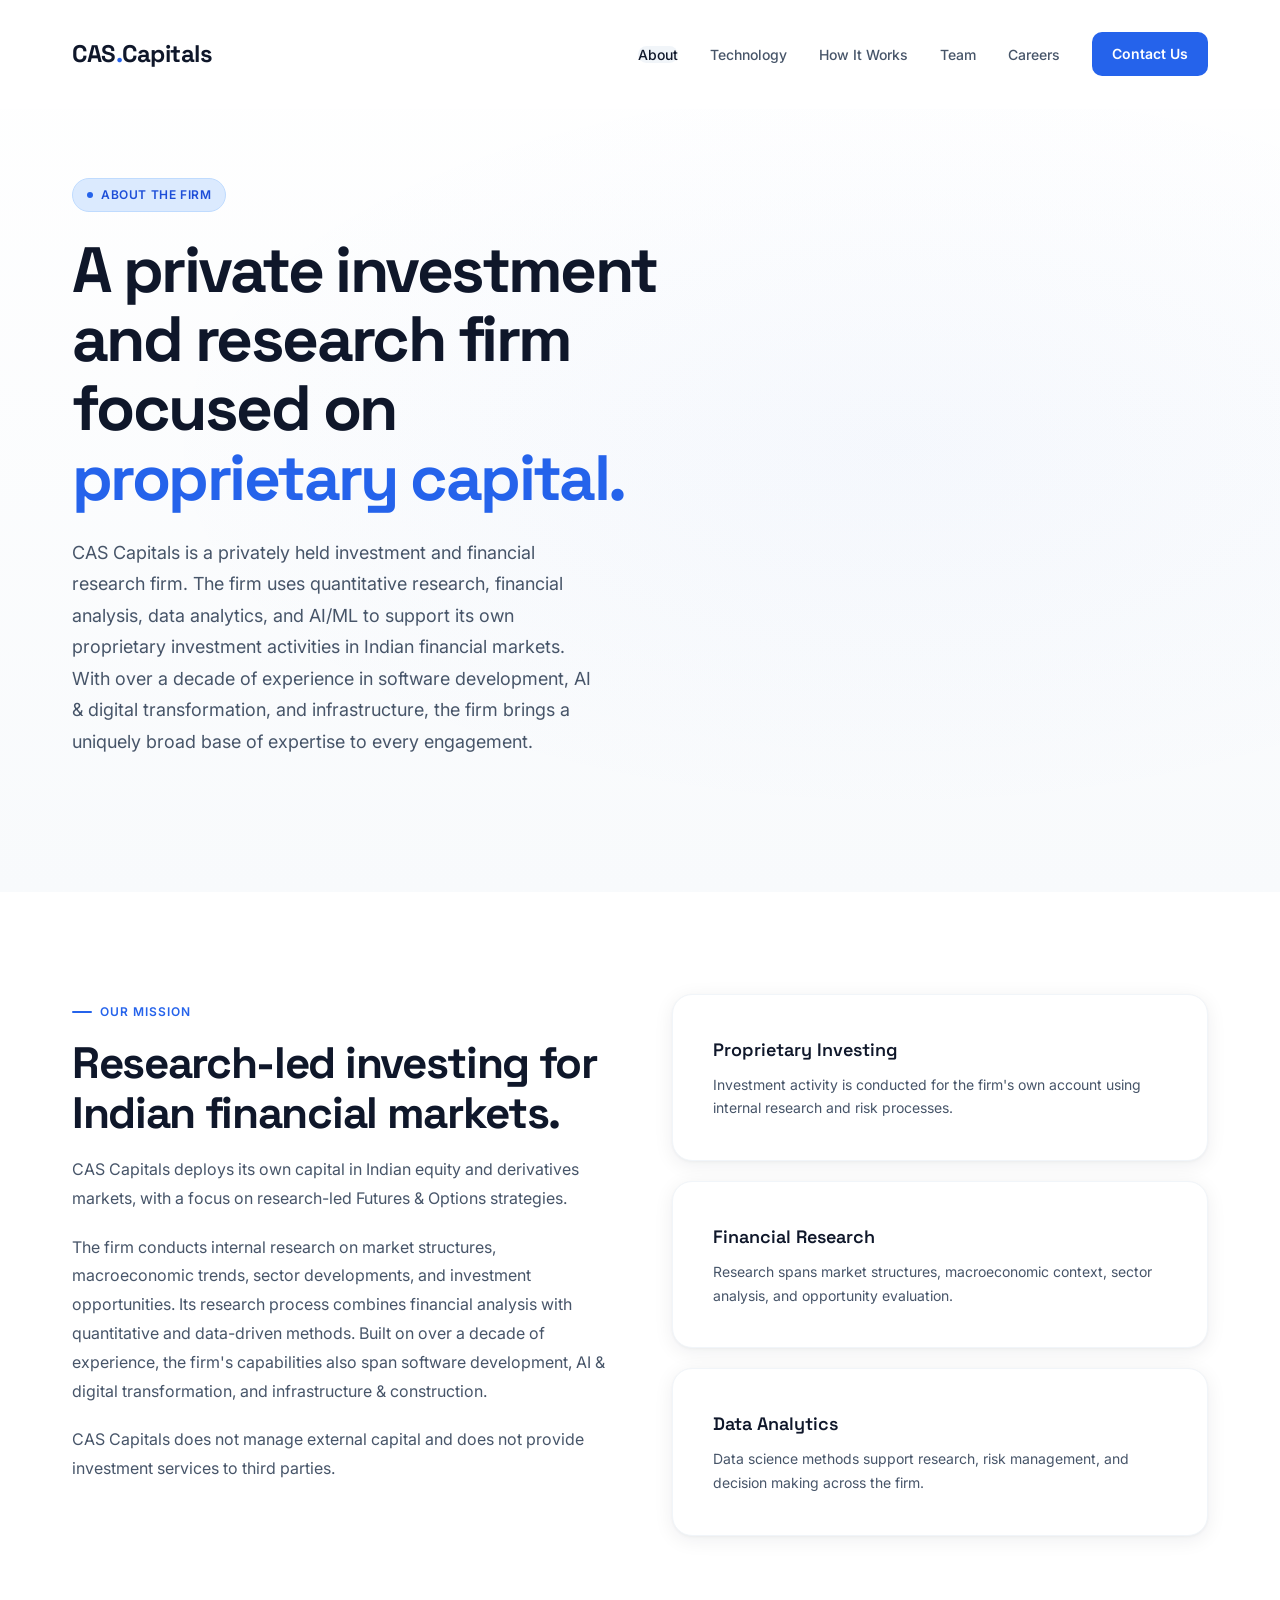
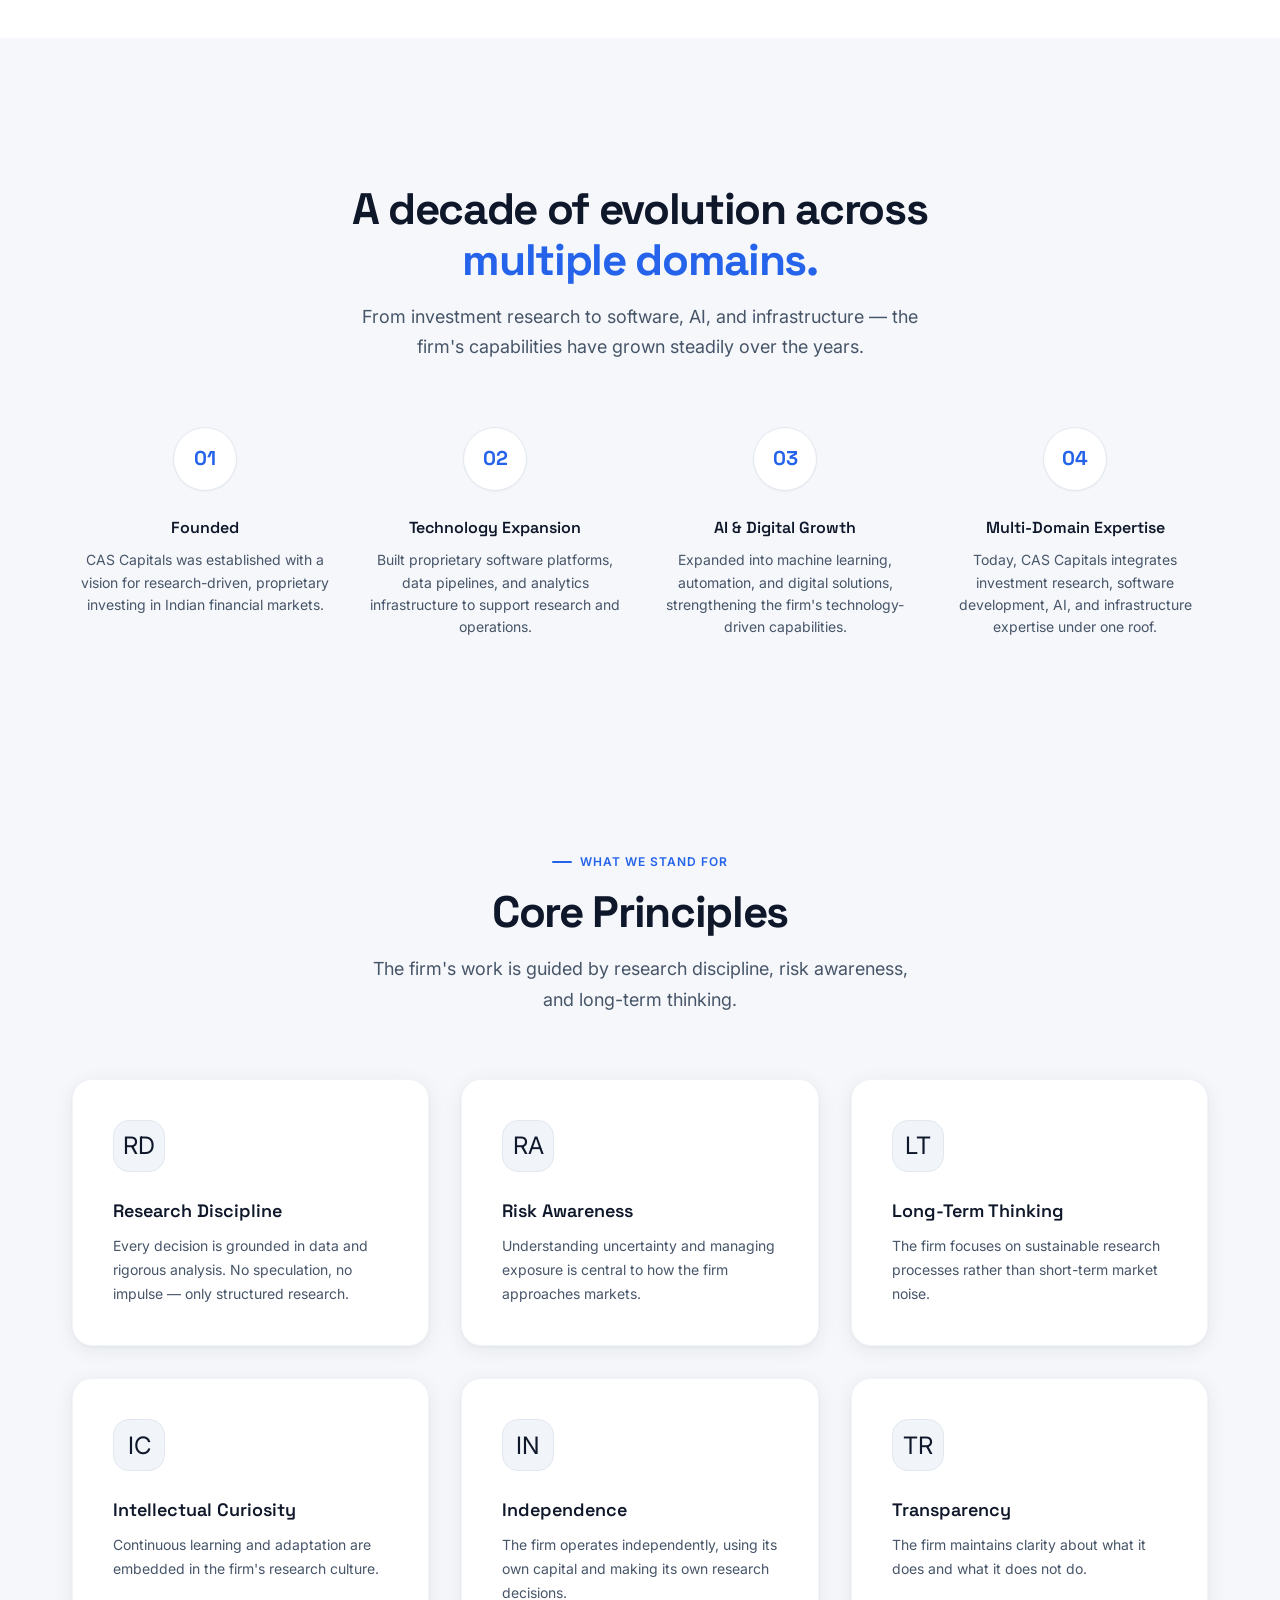
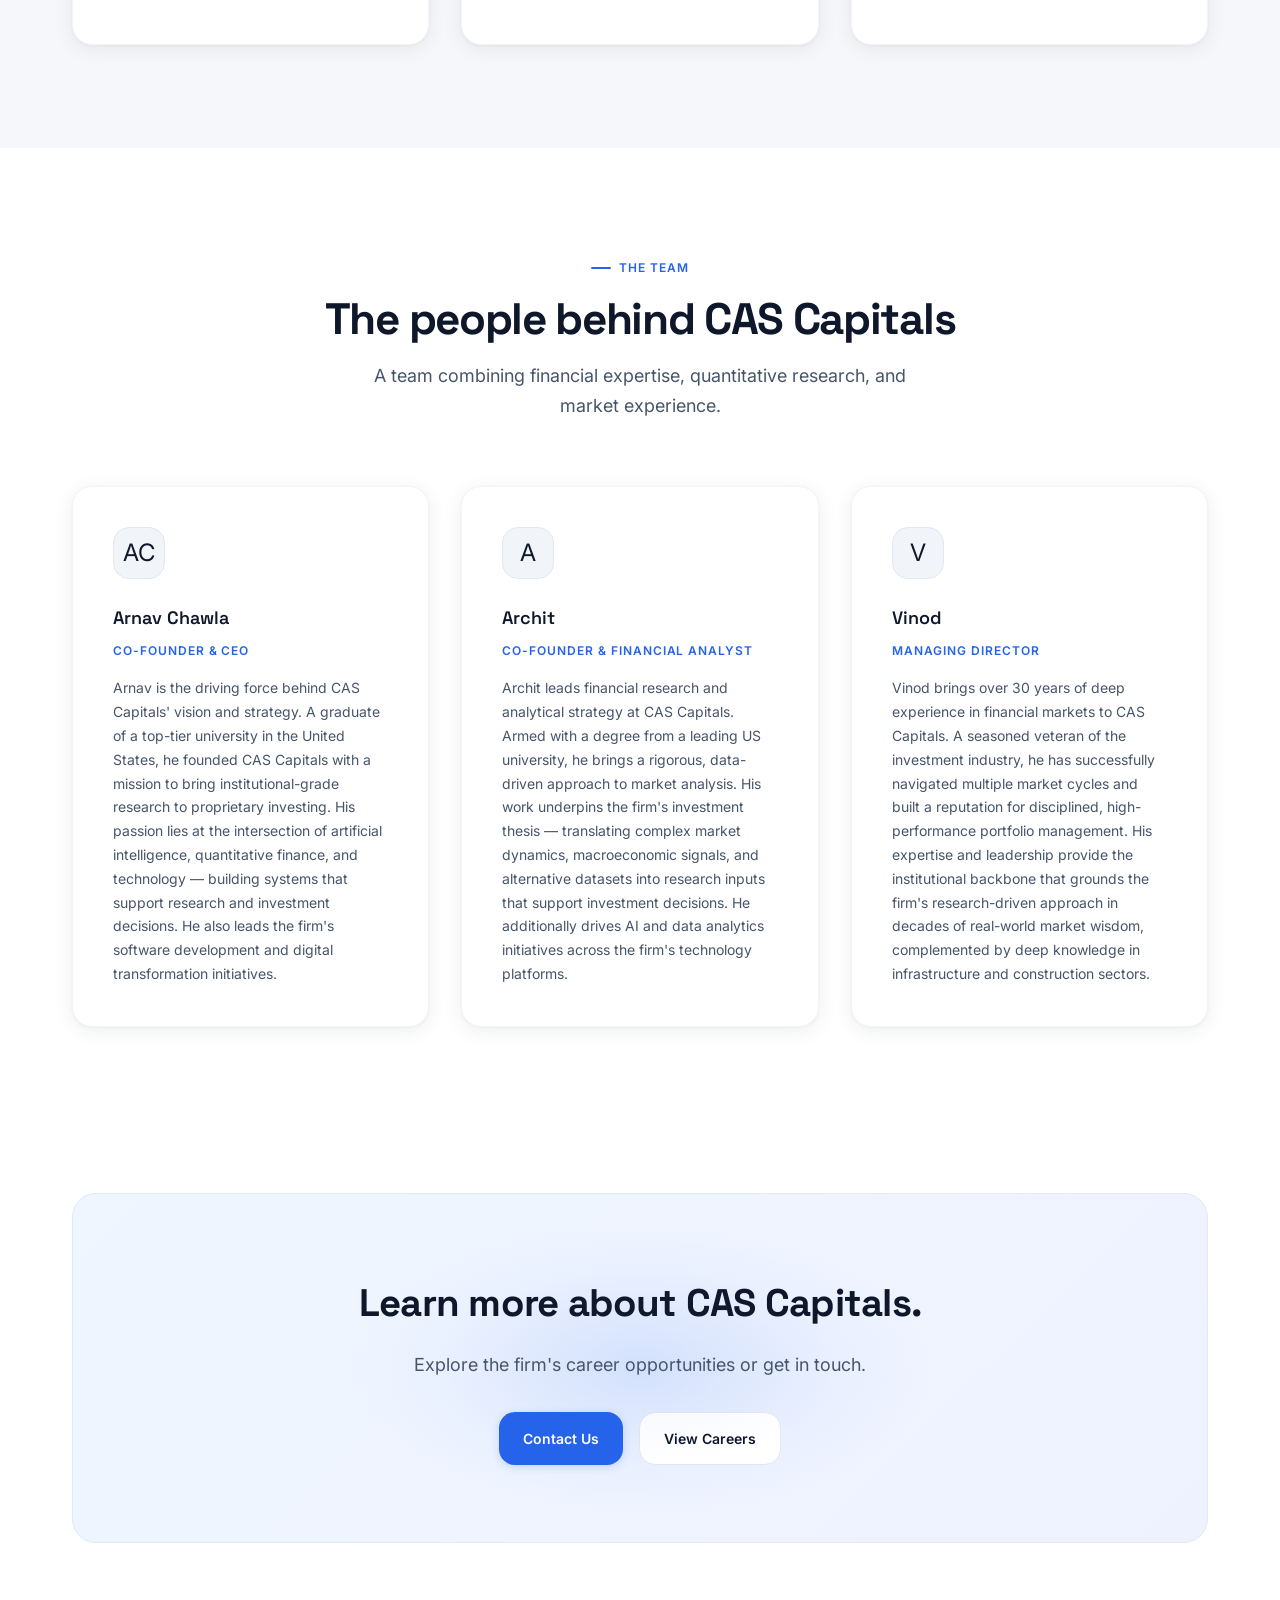
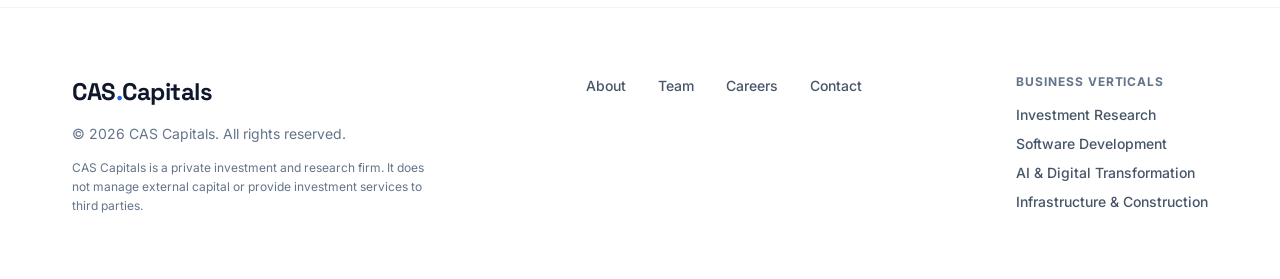
==== commit 0b58475c: "Improve UI/UX, responsiveness and enterprise design polish" ====
--- a/about.html
+++ b/about.html
@@ -3,11 +3,19 @@
   <head>
     <meta charset="UTF-8" />
     <meta name="viewport" content="width=device-width, initial-scale=1.0" />
-    <title>About — CAS Capitals</title>
+    <title>About — CAS Capitals | Investment Research, Software, AI &amp; Infrastructure</title>
     <meta
       name="description"
-      content="Learn about CAS Capitals — our mission, research orientation, and the team behind proprietary investment research."
+      content="Learn about CAS Capitals — a private investment and research firm with over 10 years of experience in proprietary investing, software development, AI &amp; digital transformation, and infrastructure &amp; construction."
     />
+    <meta property="og:title" content="About — CAS Capitals | Investment Research, Software, AI &amp; Infrastructure" />
+    <meta property="og:description" content="Learn about CAS Capitals — a private investment and research firm with over 10 years of experience in proprietary investing, software development, AI &amp; digital transformation, and infrastructure &amp; construction." />
+    <meta property="og:type" content="website" />
+    <meta property="og:url" content="https://cascapitals.com/about" />
+    <meta name="twitter:card" content="summary_large_image" />
+    <meta name="twitter:title" content="About — CAS Capitals | Investment Research, Software, AI &amp; Infrastructure" />
+    <meta name="twitter:description" content="Learn about CAS Capitals — a private investment and research firm with over 10 years of experience in proprietary investing, software development, AI &amp; digital transformation, and infrastructure &amp; construction." />
+    <link rel="canonical" href="https://cascapitals.com/about" />
     <link rel="preconnect" href="https://fonts.googleapis.com" />
     <link rel="preconnect" href="https://fonts.gstatic.com" crossorigin />
     <link
@@ -17,6 +25,8 @@
     <link rel="stylesheet" href="css/main.css" />
   </head>
   <body>
+    <a href="#main-content" class="skip-link">Skip to main content</a>
+
     <!-- NAV -->
     <nav class="navbar">
       <div class="container navbar-inner">
@@ -39,6 +49,7 @@
       </div>
     </nav>
 
+    <main id="main-content">
     <!-- PAGE HERO -->
     <section class="hero">
       <div class="container">
@@ -54,7 +65,10 @@
             CAS Capitals is a privately held investment and financial research
             firm. The firm uses quantitative research, financial analysis, data
             analytics, and AI/ML to support its own proprietary investment
-            activities in Indian financial markets.
+            activities in Indian financial markets. With over a decade of
+            experience in software development, AI &amp; digital transformation,
+            and infrastructure, the firm brings a uniquely broad base of
+            expertise to every engagement.
           </p>
         </div>
       </div>
@@ -78,7 +92,10 @@
               The firm conducts internal research on market structures,
               macroeconomic trends, sector developments, and investment
               opportunities. Its research process combines financial analysis
-              with quantitative and data-driven methods.
+              with quantitative and data-driven methods. Built on over a decade
+              of experience, the firm's capabilities also span software
+              development, AI &amp; digital transformation, and infrastructure
+              &amp; construction.
             </p>
             <p class="reveal reveal-d4">
               CAS Capitals does not manage external capital and does not provide
@@ -87,26 +104,76 @@
           </div>
           <div class="mission-stats reveal reveal-d2">
             <div class="card">
-              <div class="card-title">Proprietary Investing</div>
+              <h3 class="card-title">Proprietary Investing</h3>
               <p class="card-text">
                 Investment activity is conducted for the firm's own account
                 using internal research and risk processes.
               </p>
             </div>
             <div class="card">
-              <div class="card-title">Financial Research</div>
+              <h3 class="card-title">Financial Research</h3>
               <p class="card-text">
                 Research spans market structures, macroeconomic context, sector
                 analysis, and opportunity evaluation.
               </p>
             </div>
             <div class="card">
-              <div class="card-title">Data Analytics</div>
+              <h3 class="card-title">Data Analytics</h3>
               <p class="card-text">
                 Data science methods support research, risk management, and
                 decision making across the firm.
               </p>
             </div>
+          </div>
+        </div>
+      </div>
+    </section>
+
+    <!-- TIMELINE -->
+    <section class="section section-alt" id="timeline">
+      <div class="container">
+        <div class="section-header center">
+          <div class="section-label reveal">Our Journey</div>
+          <h2 class="section-title reveal reveal-d1">
+            A decade of evolution across <em>multiple domains.</em>
+          </h2>
+          <p class="section-sub reveal reveal-d2">
+            From investment research to software, AI, and infrastructure —
+            the firm's capabilities have grown steadily over the years.
+          </p>
+        </div>
+        <div class="steps">
+          <div class="step reveal reveal-d1">
+            <div class="step-num"><span>01</span></div>
+            <h3>Founded</h3>
+            <p>
+              CAS Capitals was established with a vision for research-driven,
+              proprietary investing in Indian financial markets.
+            </p>
+          </div>
+          <div class="step reveal reveal-d2">
+            <div class="step-num"><span>02</span></div>
+            <h3>Technology Expansion</h3>
+            <p>
+              Built proprietary software platforms, data pipelines, and
+              analytics infrastructure to support research and operations.
+            </p>
+          </div>
+          <div class="step reveal reveal-d3">
+            <div class="step-num"><span>03</span></div>
+            <h3>AI &amp; Digital Growth</h3>
+            <p>
+              Expanded into machine learning, automation, and digital solutions,
+              strengthening the firm's technology-driven capabilities.
+            </p>
+          </div>
+          <div class="step reveal reveal-d4">
+            <div class="step-num"><span>04</span></div>
+            <h3>Multi-Domain Expertise</h3>
+            <p>
+              Today, CAS Capitals integrates investment research, software
+              development, AI, and infrastructure expertise under one roof.
+            </p>
           </div>
         </div>
       </div>
@@ -193,17 +260,7 @@
           <div class="card reveal reveal-d1">
             <div class="card-icon">AC</div>
             <h3 class="card-title">Arnav Chawla</h3>
-            <p
-              class="card-text"
-              style="
-                font-size: 0.75rem;
-                font-weight: 600;
-                color: var(--color-accent);
-                text-transform: uppercase;
-                letter-spacing: 0.08em;
-                margin-bottom: 16px;
-              "
-            >
+            <p class="job-meta">
               Co-Founder & CEO
             </p>
             <p class="card-text">
@@ -213,23 +270,14 @@
               institutional-grade research to proprietary investing. His passion
               lies at the intersection of artificial intelligence, quantitative
               finance, and technology — building systems that support research
-              and investment decisions.
+              and investment decisions. He also leads the firm's software
+              development and digital transformation initiatives.
             </p>
           </div>
           <div class="card reveal reveal-d2">
             <div class="card-icon">A</div>
             <h3 class="card-title">Archit</h3>
-            <p
-              class="card-text"
-              style="
-                font-size: 0.75rem;
-                font-weight: 600;
-                color: var(--color-accent);
-                text-transform: uppercase;
-                letter-spacing: 0.08em;
-                margin-bottom: 16px;
-              "
-            >
+            <p class="job-meta">
               Co-Founder & Financial Analyst
             </p>
             <p class="card-text">
@@ -238,23 +286,15 @@
               brings a rigorous, data-driven approach to market analysis. His
               work underpins the firm's investment thesis — translating complex
               market dynamics, macroeconomic signals, and alternative datasets
-              into research inputs that support investment decisions.
+              into research inputs that support investment decisions. He
+              additionally drives AI and data analytics initiatives across
+              the firm's technology platforms.
             </p>
           </div>
           <div class="card reveal reveal-d3">
             <div class="card-icon">V</div>
             <h3 class="card-title">Vinod</h3>
-            <p
-              class="card-text"
-              style="
-                font-size: 0.75rem;
-                font-weight: 600;
-                color: var(--color-accent);
-                text-transform: uppercase;
-                letter-spacing: 0.08em;
-                margin-bottom: 16px;
-              "
-            >
+            <p class="job-meta">
               Managing Director
             </p>
             <p class="card-text">
@@ -264,7 +304,8 @@
               reputation for disciplined, high-performance portfolio management.
               His expertise and leadership provide the institutional backbone
               that grounds the firm's research-driven approach in decades of
-              real-world market wisdom.
+              real-world market wisdom, complemented by deep knowledge in
+              infrastructure and construction sectors.
             </p>
           </div>
         </div>
@@ -285,6 +326,7 @@
         </div>
       </div>
     </section>
+    </main>
 
     <!-- FOOTER -->
     <footer class="footer">
@@ -305,6 +347,15 @@
             <li><a href="careers.html">Careers</a></li>
             <li><a href="contact.html">Contact</a></li>
           </ul>
+          <div class="footer-verticals">
+            <span class="footer-verticals-title">Business Verticals</span>
+            <ul class="footer-verticals-list">
+              <li>Investment Research</li>
+              <li>Software Development</li>
+              <li>AI &amp; Digital Transformation</li>
+              <li>Infrastructure &amp; Construction</li>
+            </ul>
+          </div>
         </div>
       </div>
     </footer>
--- a/css/main.css
+++ b/css/main.css
@@ -149,6 +149,26 @@
 }
 
 /* ------------------------------------------------------
+   2a. Accessibility - Skip Link
+   ------------------------------------------------------ */
+.skip-link {
+  position: absolute;
+  top: -100%;
+  left: 8px;
+  z-index: 1000;
+  padding: 8px 16px;
+  background: var(--color-accent);
+  color: #fff;
+  font-size: 0.875rem;
+  font-weight: 600;
+  border-radius: var(--radius-md);
+  transition: top 0.2s;
+}
+.skip-link:focus {
+  top: 8px;
+}
+
+/* ------------------------------------------------------
    3. Layout Utilities
    ------------------------------------------------------ */
 .container {
@@ -162,6 +182,7 @@
 .section {
   padding-top: clamp(4rem, 8vw, 8rem);
   padding-bottom: clamp(4rem, 8vw, 8rem);
+  transition: background-color 0.6s ease;
 }
 
 .section-alt {
@@ -189,6 +210,7 @@
   text-transform: uppercase;
   color: var(--color-accent);
   margin-bottom: var(--space-4);
+  max-width: fit-content;
 }
 
 .section-label::before {
@@ -263,7 +285,7 @@
 
 .logo {
   font-family: var(--font-display);
-  font-size: var(--text-xl);
+  font-size: var(--text-2xl);
   font-weight: 700;
   letter-spacing: -0.02em;
   color: var(--color-text);
@@ -315,6 +337,16 @@
   background-color: var(--color-accent-hover);
 }
 
+.nav-hover-backdrop {
+  position: absolute;
+  pointer-events: none;
+  background: var(--color-bg-soft);
+  border-radius: var(--radius-md);
+  transition: all 0.25s cubic-bezier(0.16, 1, 0.3, 1);
+  z-index: -1;
+  opacity: 0;
+}
+
 .mobile-menu-btn {
   display: none;
   width: 40px;
@@ -331,23 +363,42 @@
 }
 
 @media (max-width: 900px) {
+  .navbar {
+    width: 95%;
+    left: 2.5%;
+    right: auto;
+    padding: 0.5rem 1rem;
+    top: 12px;
+  }
+  
+  .navbar.scrolled {
+    top: 8px;
+    padding: 0.4rem 1rem;
+  }
+
+  .navbar-inner {
+    height: auto;
+    min-height: 52px;
+  }
+
   .nav-links {
-    position: fixed;
-    top: 76px;
+    position: absolute;
+    top: calc(100% + 12px);
     left: 0;
     right: 0;
-    background: var(--color-bg);
-    border-bottom: 1px solid var(--color-border);
+    background: rgba(255, 255, 255, 0.98);
+    border: 1px solid rgba(15, 23, 42, 0.08);
+    border-radius: 20px;
     flex-direction: column;
     align-items: stretch;
     gap: 0;
-    padding: var(--space-2) var(--space-6) var(--space-6);
-    box-shadow: var(--shadow-lg);
+    padding: var(--space-4);
+    box-shadow: 0 10px 40px rgba(15, 23, 42, 0.08);
     transform: translateY(-10px);
     opacity: 0;
     visibility: hidden;
     pointer-events: none;
-    transition: transform var(--transition-base), opacity var(--transition-base), visibility var(--transition-base);
+    transition: all 0.3s cubic-bezier(0.16, 1, 0.3, 1);
   }
 
   .nav-links.open {
@@ -358,9 +409,18 @@
   }
 
   .nav-links a {
-    padding: var(--space-4) 0;
+    padding: var(--space-3) var(--space-2);
     border-bottom: 1px solid var(--color-border-light);
     font-size: var(--text-base);
+    border-radius: 0;
+  }
+  
+  .nav-links a:last-of-type {
+    border-bottom: none;
+  }
+
+  .nav-hover-backdrop {
+    display: none !important;
   }
 
   .nav-cta {
@@ -426,6 +486,33 @@
   color: var(--color-accent);
 }
 
+.footer-verticals {
+  display: flex;
+  flex-direction: column;
+  gap: var(--space-3);
+}
+
+.footer-verticals-title {
+  font-size: var(--text-xs);
+  font-weight: 700;
+  letter-spacing: 0.08em;
+  text-transform: uppercase;
+  color: var(--color-text-muted);
+}
+
+.footer-verticals-list {
+  display: flex;
+  flex-direction: column;
+  gap: var(--space-2);
+}
+
+.footer-verticals-list li {
+  font-size: var(--text-sm);
+  font-weight: 500;
+  color: var(--color-text-secondary);
+  line-height: 1.5;
+}
+
 @media (max-width: 640px) {
   .footer-inner {
     flex-direction: column;
@@ -435,6 +522,12 @@
   .footer-links {
     flex-wrap: wrap;
     gap: var(--space-6);
+  }
+
+  .footer-verticals-list {
+    flex-direction: row;
+    flex-wrap: wrap;
+    gap: var(--space-3) var(--space-6);
   }
 }
 
@@ -449,12 +542,17 @@
   font-size: var(--text-sm);
   font-weight: 600;
   padding: 0.875rem 1.5rem;
-  border-radius: var(--radius-md);
+  border-radius: var(--radius-lg);
   transition: transform var(--transition-fast), box-shadow var(--transition-fast), background-color var(--transition-fast), border-color var(--transition-fast);
 }
 
 .btn svg {
   flex-shrink: 0;
+  transition: transform var(--transition-fast);
+}
+
+.btn:hover svg {
+  transform: translateX(4px);
 }
 
 .btn-primary {
@@ -531,7 +629,7 @@
 }
 
 .card:hover {
-  transform: translateY(-2px);
+  transform: translateY(-4px);
   box-shadow: var(--shadow-card-hover);
   border-color: var(--color-accent-light);
 }
@@ -562,6 +660,131 @@
   color: var(--color-text-secondary);
   line-height: 1.7;
 }
+
+/* ------------------------------------------------------
+   7a. Capability Cards
+   ------------------------------------------------------ */
+.capability-card {
+  background: rgba(255, 255, 255, 0.7);
+  backdrop-filter: blur(10px);
+  -webkit-backdrop-filter: blur(10px);
+  border: 1px solid rgba(15, 23, 42, 0.05);
+  border-radius: var(--radius-2xl);
+  padding: var(--space-8);
+  position: relative;
+  overflow: hidden;
+  display: flex;
+  flex-direction: column;
+  gap: var(--space-4);
+  box-shadow: 
+    0 4px 6px rgba(15, 23, 42, 0.02),
+    0 10px 20px rgba(15, 23, 42, 0.03);
+  transition: all 0.4s cubic-bezier(0.16, 1, 0.3, 1);
+  z-index: 1;
+}
+
+/* Top accent line indicator on hover */
+.capability-card::before {
+  content: '';
+  position: absolute;
+  top: 0;
+  left: 0;
+  width: 100%;
+  height: 4px;
+  background: linear-gradient(90deg, var(--card-glow, var(--color-accent)), var(--color-accent-secondary));
+  transform: scaleX(0);
+  transform-origin: left;
+  transition: transform 0.4s cubic-bezier(0.16, 1, 0.3, 1);
+  z-index: 2;
+}
+
+.capability-card:hover::before {
+  transform: scaleX(1);
+}
+
+.capability-card:hover {
+  transform: translateY(-6px);
+  border-color: rgba(15, 23, 42, 0.08);
+  box-shadow: 
+    0 20px 40px -15px rgba(15, 23, 42, 0.08),
+    0 0 30px rgba(37, 99, 235, 0.02);
+  background: #ffffff;
+}
+
+/* Modern soft gradient bubble on hover behind the card */
+.capability-card::after {
+  content: '';
+  position: absolute;
+  width: 150px;
+  height: 150px;
+  background: radial-gradient(circle, var(--card-glow, rgba(37, 99, 235, 0.08)) 0%, transparent 70%);
+  bottom: -75px;
+  right: -75px;
+  pointer-events: none;
+  z-index: 0;
+  opacity: 0;
+  transition: opacity 0.4s ease;
+}
+
+.capability-card:hover::after {
+  opacity: 0.6;
+}
+
+.capability-card-icon {
+  width: 46px;
+  height: 46px;
+  display: flex;
+  align-items: center;
+  justify-content: center;
+  border-radius: 12px;
+  background: rgba(15, 23, 42, 0.03);
+  color: var(--card-glow, var(--color-accent));
+  transition: all 0.4s cubic-bezier(0.16, 1, 0.3, 1);
+  border: 1px solid rgba(15, 23, 42, 0.05);
+  margin-bottom: var(--space-2);
+  position: relative;
+  z-index: 2;
+}
+
+.capability-card:hover .capability-card-icon {
+  background: var(--card-glow, var(--color-accent));
+  color: #ffffff;
+  border-color: transparent;
+}
+
+.capability-card-title {
+  font-family: var(--font-display);
+  font-size: var(--text-lg);
+  font-weight: 600;
+  color: var(--color-text);
+  margin-bottom: 2px;
+  position: relative;
+  z-index: 2;
+}
+
+.capability-card-text {
+  font-size: var(--text-sm);
+  color: var(--color-text-secondary);
+  line-height: 1.7;
+  position: relative;
+  z-index: 2;
+}
+
+/* Unique color glows per capability segment */
+.capability-card.card-pi { --card-glow: #2563eb; }
+.capability-card.card-fr { --card-glow: #06b6d4; }
+.capability-card.card-qr { --card-glow: #4f46e5; }
+.capability-card.card-da { --card-glow: #10b981; }
+.capability-card.card-ml { --card-glow: #a855f7; }
+.capability-card.card-rm { --card-glow: #f43f5e; }
+
+/* Custom glow shadows on hover for each segment icon */
+.capability-card.card-pi:hover .capability-card-icon { box-shadow: 0 4px 12px rgba(37, 99, 235, 0.25); }
+.capability-card.card-fr:hover .capability-card-icon { box-shadow: 0 4px 12px rgba(6, 182, 212, 0.25); }
+.capability-card.card-qr:hover .capability-card-icon { box-shadow: 0 4px 12px rgba(79, 70, 229, 0.25); }
+.capability-card.card-da:hover .capability-card-icon { box-shadow: 0 4px 12px rgba(16, 185, 129, 0.25); }
+.capability-card.card-ml:hover .capability-card-icon { box-shadow: 0 4px 12px rgba(168, 85, 247, 0.25); }
+.capability-card.card-rm:hover .capability-card-icon { box-shadow: 0 4px 12px rgba(244, 63, 94, 0.25); }
 
 /* ------------------------------------------------------
    8. Badges & Tags
@@ -579,6 +802,12 @@
   font-weight: 600;
   letter-spacing: 0.05em;
   text-transform: uppercase;
+  transition: box-shadow var(--transition-fast), border-color var(--transition-fast);
+}
+
+.badge:hover {
+  box-shadow: 0 0 0 2px rgba(37, 99, 235, 0.12);
+  border-color: var(--color-accent);
 }
 
 .badge-dot {
@@ -600,8 +829,15 @@
 }
 
 @keyframes pulse-dot {
-  0%, 100% { opacity: 1; }
-  50% { opacity: 0.4; }
+
+  0%,
+  100% {
+    opacity: 1;
+  }
+
+  50% {
+    opacity: 0.4;
+  }
 }
 
 /* ------------------------------------------------------
@@ -840,28 +1076,6 @@
   color: var(--color-text-muted);
 }
 
-.mini-chart {
-  display: flex;
-  align-items: flex-end;
-  gap: var(--space-2);
-  height: 120px;
-  margin-bottom: var(--space-6);
-}
-
-.mini-bar {
-  flex: 1;
-  border-radius: 4px 4px 0 0;
-  background: linear-gradient(to top, var(--color-accent-secondary), var(--color-accent));
-  opacity: 0.85;
-  transform-origin: bottom;
-  animation: bar-grow 1.2s ease forwards;
-}
-
-@keyframes bar-grow {
-  from { transform: scaleY(0); opacity: 0; }
-  to { transform: scaleY(1); opacity: 0.85; }
-}
-
 .hero-stats {
   display: flex;
   gap: var(--space-12);
@@ -887,6 +1101,11 @@
   letter-spacing: 0.06em;
   text-transform: uppercase;
   color: var(--color-text-muted);
+}
+
+.stat-link {
+  color: var(--color-text);
+  text-decoration: none;
 }
 
 .hero-decoration {
@@ -901,7 +1120,7 @@
 }
 
 /* ------------------------------------------------------
-   10a. Home Page — Market Dashboard (Live Visual)
+   10a. Home Page — V2 Market Dashboard (Live Visual)
    ------------------------------------------------------ */
 .market-dashboard {
   background: #0b0f19;
@@ -909,8 +1128,8 @@
   border-radius: var(--radius-3xl);
   padding: var(--space-6);
   box-shadow: 
-    0 4px 6px rgba(0, 0, 0, 0.2),
-    0 20px 40px rgba(0, 0, 0, 0.3),
+    0 10px 30px rgba(0, 0, 0, 0.4),
+    0 30px 70px rgba(0, 0, 0, 0.5),
     inset 0 1px 0 rgba(255, 255, 255, 0.1);
   position: relative;
   overflow: hidden;
@@ -919,6 +1138,8 @@
   gap: var(--space-4);
   z-index: 2;
   color: #f8fafc;
+  transform-style: preserve-3d;
+  transition: transform 0.25s cubic-bezier(0.25, 1, 0.5, 1), box-shadow 0.25s;
 }
 
 .market-dashboard::before {
@@ -961,10 +1182,10 @@
 .live-dot {
   width: 6px;
   height: 6px;
-  background-color: var(--color-success);
+  background-color: #06b6d4;
   border-radius: 50%;
   display: inline-block;
-  box-shadow: 0 0 8px var(--color-success);
+  box-shadow: 0 0 8px #06b6d4;
 }
 
 .animate-pulse-live {
@@ -1013,12 +1234,19 @@
   background: rgba(255, 255, 255, 0.06);
 }
 
+.dashboard-metrics-container {
+  display: flex;
+  align-items: center;
+  justify-content: space-between;
+  gap: var(--space-4);
+  position: relative;
+  z-index: 1;
+}
+
 .dashboard-price-container {
   display: flex;
   align-items: baseline;
   gap: var(--space-3);
-  position: relative;
-  z-index: 1;
 }
 
 .dashboard-price {
@@ -1053,6 +1281,56 @@
   border: 1px solid rgba(239, 68, 68, 0.15);
 }
 
+/* Risk Gauge Styling */
+.dashboard-risk-gauge {
+  position: relative;
+  width: 50px;
+  height: 50px;
+  flex-shrink: 0;
+  display: flex;
+  align-items: center;
+  justify-content: center;
+}
+
+.risk-ring-svg {
+  width: 100%;
+  height: 100%;
+  transform: rotate(-90deg);
+}
+
+.ring-bg {
+  stroke: rgba(255, 255, 255, 0.05);
+}
+
+.ring-fill {
+  transition: stroke-dasharray 0.5s ease;
+}
+
+.gauge-center-text {
+  position: absolute;
+  display: flex;
+  flex-direction: column;
+  align-items: center;
+  justify-content: center;
+  line-height: 1.1;
+}
+
+.gauge-number {
+  font-family: var(--font-display);
+  font-size: 11px;
+  font-weight: 700;
+  color: #ffffff;
+}
+
+.gauge-title {
+  font-size: 6px;
+  font-weight: 700;
+  color: var(--color-text-muted);
+  letter-spacing: 0.05em;
+  text-transform: uppercase;
+}
+
+/* Chart Container */
 .chart-container {
   position: relative;
   background: rgba(255, 255, 255, 0.01);
@@ -1080,13 +1358,25 @@
 }
 
 .pulse-point {
-  animation: radar-beam 2s infinite ease-out;
   transform-origin: center;
 }
 
-@keyframes radar-beam {
-  0% { r: 5px; opacity: 1; stroke-width: 1.5; }
+.price-pulse {
+  animation: radar-beam-cyan 2s infinite ease-out;
+}
+
+.model-pulse {
+  animation: radar-beam-purple 2.2s infinite ease-out;
+}
+
+@keyframes radar-beam-cyan {
+  0% { r: 4.5px; opacity: 1; stroke-width: 1.5; }
   100% { r: 18px; opacity: 0; stroke-width: 0.5; }
+}
+
+@keyframes radar-beam-purple {
+  0% { r: 3px; opacity: 1; stroke-width: 1.2; }
+  100% { r: 15px; opacity: 0; stroke-width: 0.5; }
 }
 
 .chart-tooltip {
@@ -1249,6 +1539,7 @@
 .log-msg {
   text-overflow: ellipsis;
   overflow: hidden;
+  min-width: 0;
 }
 
 @media (max-width: 900px) {
@@ -1259,6 +1550,150 @@
 
   .hero-stats {
     gap: var(--space-8);
+  }
+}
+
+@media (max-width: 768px) {
+  .hero {
+    padding-top: calc(60px + clamp(3rem, 6vw, 5rem));
+  }
+
+  .market-dashboard {
+    padding: var(--space-4);
+  }
+
+  .dashboard-stats-grid {
+    grid-template-columns: repeat(2, 1fr);
+  }
+
+  .mini-ticker {
+    padding: 6px 8px;
+  }
+
+  .ticker-val {
+    font-size: 12px;
+  }
+
+  .dashboard-price {
+    font-size: clamp(1.5rem, 4vw, 2rem);
+  }
+}
+
+@media (max-width: 640px) {
+  .hero-grid {
+    gap: var(--space-8);
+  }
+
+  .hero-actions {
+    flex-direction: column;
+  }
+
+  .hero-actions .btn {
+    width: 100%;
+    justify-content: center;
+  }
+
+  .hero-sub {
+    font-size: var(--text-base);
+  }
+
+  .hero-card {
+    padding: var(--space-5);
+  }
+}
+
+@media (max-width: 480px) {
+  .dashboard-header {
+    flex-direction: column;
+    align-items: flex-start;
+    gap: 8px;
+  }
+
+  .dashboard-stats-grid {
+    grid-template-columns: 1fr;
+    gap: var(--space-2);
+  }
+
+  .mini-ticker {
+    flex-direction: row;
+    align-items: center;
+    gap: 8px;
+    padding: 6px 10px;
+  }
+
+  .ticker-name {
+    font-size: 10px;
+  }
+
+  .ticker-val {
+    font-size: 12px;
+  }
+
+  .ticker-change {
+    font-size: 10px;
+  }
+
+  .hero-title {
+    font-size: clamp(1.75rem, 7vw, 2.5rem);
+  }
+}
+
+/* ------------------------------------------------------
+   11. Marquee
+   ------------------------------------------------------ */
+.stats-strip {
+  background: var(--color-bg);
+  border-top: 1px solid var(--color-border);
+  border-bottom: 1px solid var(--color-border);
+  padding: var(--space-8) 0;
+}
+
+.stats-strip-inner {
+  display: flex;
+  align-items: center;
+  justify-content: center;
+  gap: var(--space-12);
+}
+
+.stats-strip .stat-item {
+  display: flex;
+  flex-direction: column;
+  align-items: center;
+  gap: var(--space-1);
+  text-align: center;
+}
+
+.stats-strip .stat-value {
+  font-family: var(--font-display);
+  font-size: var(--text-3xl);
+  font-weight: 700;
+  color: var(--color-text);
+}
+
+.stats-strip .stat-label {
+  font-size: var(--text-xs);
+  font-weight: 600;
+  letter-spacing: 0.06em;
+  text-transform: uppercase;
+  color: var(--color-text-muted);
+}
+
+.stat-divider {
+  width: 1px;
+  height: 40px;
+  background: var(--color-border);
+  flex-shrink: 0;
+}
+
+@media (max-width: 640px) {
+  .stats-strip-inner {
+    flex-direction: column;
+    gap: var(--space-6);
+  }
+
+  .stat-divider {
+    width: 40px;
+    height: 1px;
   }
 }
 
@@ -1276,7 +1711,6 @@
 .marquee-track {
   display: flex;
   width: max-content;
-  min-width: 200%;
   gap: var(--space-16);
   animation: marquee-scroll 30s linear infinite;
   will-change: transform;
@@ -1303,8 +1737,13 @@
 }
 
 @keyframes marquee-scroll {
-  0% { transform: translateX(0); }
-  100% { transform: translateX(-50%); }
+  0% {
+    transform: translate3d(0, 0, 0);
+  }
+
+  100% {
+    transform: translate3d(-50%, 0, 0);
+  }
 }
 
 /* ------------------------------------------------------
@@ -1319,11 +1758,6 @@
 @media (max-width: 900px) {
   .features-grid {
     gap: var(--space-6);
-  }
-}
-
-@media (max-width: 900px) {
-  .features-grid {
     grid-template-columns: repeat(2, 1fr);
   }
 }
@@ -1395,65 +1829,6 @@
 .ai-pill-text p {
   font-size: var(--text-sm);
   color: var(--color-text-secondary);
-}
-
-.terminal {
-  background: #0f172a;
-  border-radius: var(--radius-xl);
-  overflow: hidden;
-  box-shadow: var(--shadow-xl);
-  color: #e2e8f0;
-}
-
-.terminal-header {
-  display: flex;
-  align-items: center;
-  gap: var(--space-2);
-  padding: var(--space-4) var(--space-5);
-  background: rgba(255, 255, 255, 0.05);
-  border-bottom: 1px solid rgba(255, 255, 255, 0.08);
-}
-
-.t-dot {
-  width: 10px;
-  height: 10px;
-  border-radius: 50%;
-}
-
-.t-dot.r { background: #f87171; }
-.t-dot.y { background: #fbbf24; }
-.t-dot.g { background: #34d399; }
-
-.terminal-title {
-  margin-left: var(--space-2);
-  font-size: var(--text-xs);
-  color: var(--color-text-muted);
-}
-
-.terminal-body {
-  padding: var(--space-6);
-  font-family: 'SF Mono', Consolas, 'Courier New', monospace;
-  font-size: var(--text-sm);
-  line-height: 1.9;
-}
-
-.t-prompt { color: #60a5fa; }
-.t-cmd { color: #e2e8f0; }
-.t-out { color: #34d399; }
-.t-comment { color: #64748b; }
-.t-warn { color: #fbbf24; }
-.t-cursor {
-  display: inline-block;
-  width: 8px;
-  height: 15px;
-  background: #60a5fa;
-  vertical-align: middle;
-  animation: blink 1s step-end infinite;
-}
-
-@keyframes blink {
-  0%, 100% { opacity: 1; }
-  50% { opacity: 0; }
 }
 
 @media (max-width: 900px) {
@@ -1605,57 +1980,7 @@
   }
 }
 
-/* ------------------------------------------------------
-   16. About Page
-   ------------------------------------------------------ */
-.page-hero {
-  padding-top: calc(76px + var(--space-20));
-  padding-bottom: var(--space-20);
-  background: linear-gradient(180deg, var(--color-bg) 0%, var(--color-bg-alt) 100%);
-  border-bottom: 1px solid var(--color-border);
-}
-
-.page-hero-inner {
-  max-width: 720px;
-}
-
-.page-tag {
-  display: inline-flex;
-  align-items: center;
-  gap: var(--space-2);
-  background: var(--color-accent-light);
-  color: var(--color-accent-hover);
-  border: 1px solid #bfdbfe;
-  border-radius: 999px;
-  padding: 0.375rem 0.875rem;
-  font-size: var(--text-xs);
-  font-weight: 600;
-  letter-spacing: 0.06em;
-  text-transform: uppercase;
-  margin-bottom: var(--space-6);
-}
-
-.page-hero h1 {
-  font-family: var(--font-display);
-  font-size: clamp(2rem, 4.5vw, 3.5rem);
-  font-weight: 700;
-  line-height: 1.1;
-  letter-spacing: -0.03em;
-  color: var(--color-text);
-  margin-bottom: var(--space-6);
-}
-
-.page-hero h1 em {
-  font-style: normal;
-  color: var(--color-accent);
-}
-
-.page-hero p {
-  font-size: var(--text-lg);
-  color: var(--color-text-secondary);
-  line-height: 1.7;
-  max-width: 600px;
-}
+/* (unused page-hero section removed) */
 
 .mission-grid {
   display: grid;
@@ -1672,566 +1997,289 @@
 }
 
 .mission-stats {
+  display: flex;
+  flex-direction: column;
+  gap: var(--space-5);
+}
+
+/* ------------------------------------------------------
+   About Section — V4 Premium Cards
+   ------------------------------------------------------ */
+.about-card {
+  background: rgba(255, 255, 255, 0.7);
+  backdrop-filter: blur(10px);
+  -webkit-backdrop-filter: blur(10px);
+  border: 1px solid rgba(15, 23, 42, 0.05);
+  border-left: 3px solid rgba(15, 23, 42, 0.1);
+  border-radius: 16px;
+  padding: 20px 24px;
+  position: relative;
+  overflow: hidden;
+  box-shadow: 
+    0 2px 4px rgba(15, 23, 42, 0.01),
+    0 8px 16px rgba(15, 23, 42, 0.02);
+  transition: all 0.4s cubic-bezier(0.16, 1, 0.3, 1);
+  display: flex;
+  flex-direction: column;
+  gap: 8px;
+  z-index: 1;
+}
+
+.about-card:hover {
+  transform: translateY(-4px);
+  border-color: rgba(15, 23, 42, 0.08);
+  border-left-color: var(--card-glow, var(--color-accent));
+  border-left-width: 5px;
+  background: #ffffff;
+  box-shadow: 
+    0 15px 35px -10px rgba(15, 23, 42, 0.08),
+    0 0 25px rgba(37, 99, 235, 0.01);
+}
+
+/* Hover background radial indicator */
+.about-card::after {
+  content: '';
+  position: absolute;
+  width: 120px;
+  height: 120px;
+  background: radial-gradient(circle, var(--card-glow, rgba(37, 99, 235, 0.05)) 0%, transparent 70%);
+  bottom: -60px;
+  right: -60px;
+  pointer-events: none;
+  z-index: 0;
+  opacity: 0;
+  transition: opacity 0.4s ease;
+}
+
+.about-card:hover::after {
+  opacity: 0.4;
+}
+
+.about-card-header {
+  display: flex;
+  justify-content: space-between;
+  align-items: center;
+  position: relative;
+  z-index: 2;
+}
+
+.about-card-title {
+  font-family: var(--font-display);
+  font-size: var(--text-lg);
+  font-weight: 600;
+  color: var(--color-text);
+  line-height: 1.2;
+}
+
+.about-card-num {
+  font-family: var(--font-display);
+  font-size: 16px;
+  font-weight: 700;
+  color: rgba(15, 23, 42, 0.12);
+  transition: color 0.4s ease;
+}
+
+.about-card:hover .about-card-num {
+  color: var(--card-glow, var(--color-accent));
+}
+
+.about-card-text {
+  font-size: var(--text-sm);
+  color: var(--color-text-secondary);
+  line-height: 1.6;
+  position: relative;
+  z-index: 2;
+}
+
+.about-card-text strong {
+  color: var(--color-text);
+}
+
+/* Unique color profiles for about-card */
+.about-card.card-pi { --card-glow: #2563eb; }
+.about-card.card-fr { --card-glow: #06b6d4; }
+.about-card.card-da { --card-glow: #10b981; }
+
+@media (max-width: 900px) {
+  .mission-grid {
+    grid-template-columns: 1fr 1fr;
+  }
+}
+
+@media (max-width: 640px) {
+  .mission-grid,
+  .mission-stats {
+    grid-template-columns: 1fr;
+  }
+}
+
+/* ------------------------------------------------------
+    16b. Contact Form Styles
+   ------------------------------------------------------ */
+.form-row {
   display: grid;
   grid-template-columns: 1fr 1fr;
-  gap: var(--space-6);
-}
-
-.stat-card {
-  background: var(--color-bg);
-  border: 1px solid var(--color-border);
-  border-radius: var(--radius-xl);
-  padding: var(--space-6);
-  box-shadow: var(--shadow-card);
-  transition: transform var(--transition-base), box-shadow var(--transition-base), border-color var(--transition-base);
-}
-
-.stat-card:hover {
-  transform: translateY(-2px);
-  box-shadow: var(--shadow-card-hover);
-  border-color: var(--color-accent-light);
-}
-
-.stat-card-value {
-  font-family: var(--font-display);
-  font-size: var(--text-3xl);
-  font-weight: 700;
-  color: var(--color-accent);
-  margin-bottom: var(--space-1);
-}
-
-.stat-card-label {
-  font-size: var(--text-xs);
-  font-weight: 600;
-  letter-spacing: 0.06em;
-  text-transform: uppercase;
-  color: var(--color-text-muted);
-}
-
-.values-grid {
-  display: grid;
-  grid-template-columns: repeat(3, 1fr);
-  gap: var(--space-8);
-}
-
-@media (max-width: 900px) {
-  .values-grid {
-    gap: var(--space-6);
-  }
-}
-
-.value-card {
-  background: var(--color-bg);
-  border: 1px solid var(--color-border);
-  border-radius: var(--radius-2xl);
-  padding: var(--space-8);
-  box-shadow: var(--shadow-card);
-  transition: transform var(--transition-base), box-shadow var(--transition-base), border-color var(--transition-base);
-}
-
-.value-card:hover {
-  transform: translateY(-2px);
-  box-shadow: var(--shadow-card-hover);
-  border-color: var(--color-accent-light);
-}
-
-.value-icon {
-  font-size: 2rem;
-  margin-bottom: var(--space-4);
-}
-
-.value-card h3 {
-  font-family: var(--font-display);
-  font-size: var(--text-base);
-  font-weight: 600;
-  color: var(--color-text);
-  margin-bottom: var(--space-2);
-}
-
-.value-card p {
-  font-size: var(--text-sm);
-  color: var(--color-text-secondary);
-  line-height: 1.65;
-}
-
-.team-grid {
-  display: grid;
-  grid-template-columns: repeat(3, 1fr);
-  gap: var(--space-10);
-}
-
-@media (max-width: 900px) {
-  .team-grid {
-    gap: var(--space-8);
-  }
-}
-
-.team-card {
-  background: var(--color-bg);
-  border: 1px solid var(--color-border);
-  border-radius: var(--radius-2xl);
-  padding: var(--space-10) var(--space-8);
-  text-align: center;
-  box-shadow: var(--shadow-card);
-  transition: transform var(--transition-base), box-shadow var(--transition-base), border-color var(--transition-base);
-}
-
-.team-card:hover {
-  transform: translateY(-2px);
-  box-shadow: var(--shadow-card-hover);
-  border-color: var(--color-accent-light);
-}
-
-.team-avatar {
-  width: 88px;
-  height: 88px;
-  border-radius: 50%;
-  margin: 0 auto var(--space-5);
-  display: flex;
-  align-items: center;
-  justify-content: center;
-  font-family: var(--font-display);
-  font-size: 1.8rem;
-  font-weight: 700;
-  background: linear-gradient(135deg, var(--color-accent-light), #e0e7ff);
-  color: var(--color-accent);
-}
-
-.team-name {
-  font-family: var(--font-display);
-  font-size: var(--text-lg);
-  font-weight: 700;
-  color: var(--color-text);
-  margin-bottom: var(--space-1);
-}
-
-.team-role {
-  font-size: var(--text-xs);
+  gap: 16px;
+}
+
+.form-group {
+  display: flex;
+  flex-direction: column;
+  align-items: stretch;
+  gap: 6px;
+  padding: 0;
+  background: none;
+  border: none;
+}
+
+.form-label {
+  font-size: 0.75rem;
   font-weight: 600;
   letter-spacing: 0.08em;
   text-transform: uppercase;
+  color: var(--color-text-muted);
+}
+
+.form-input,
+.form-select,
+.form-textarea {
+  background: rgba(255, 255, 255, 0.04);
+  border: 1px solid var(--color-border);
+  border-radius: 10px;
+  padding: 13px 16px;
+  color: var(--color-text);
+  font-family: 'Inter', sans-serif;
+  font-size: 0.9rem;
+  transition: border-color 0.2s, box-shadow 0.2s;
+  width: 100%;
+}
+
+.form-select {
+  appearance: none;
+  cursor: pointer;
+}
+
+.form-textarea {
+  resize: vertical;
+  min-height: 130px;
+}
+
+.form-success {
+  display: none;
+  text-align: center;
+  padding: 40px 20px;
+}
+
+.form-success-icon {
+  font-size: 2.5rem;
+  margin-bottom: 12px;
+}
+
+.form-success-title {
+  font-family: var(--font-display);
+  font-size: 1.3rem;
+  font-weight: 700;
+  margin-bottom: 8px;
+}
+
+.form-success-text {
+  color: var(--color-text-muted);
+  font-size: 0.9rem;
+  line-height: 1.7;
+}
+
+.form-submit {
+  width: 100%;
+  justify-content: center;
+  margin-top: 4px;
+}
+
+/* ------------------------------------------------------
+    16c. Job Card Styles
+   ------------------------------------------------------ */
+.job-badge {
+  margin-bottom: 16px;
+}
+
+.job-meta {
+  font-size: 0.75rem;
+  font-weight: 600;
   color: var(--color-accent);
-  margin-bottom: var(--space-5);
-}
-
-.team-divider {
-  width: 40px;
+  text-transform: uppercase;
+  letter-spacing: 0.08em;
+  margin-bottom: 16px;
+}
+
+.job-divider {
   height: 1px;
   background: var(--color-border);
-  margin: 0 auto var(--space-5);
-}
-
-.team-bio {
-  font-size: var(--text-sm);
-  color: var(--color-text-secondary);
-  line-height: 1.75;
-  text-align: left;
-}
-
-@media (max-width: 900px) {
-  .mission-grid,
-  .values-grid,
-  .team-grid {
-    grid-template-columns: 1fr 1fr;
-  }
-}
-
-@media (max-width: 640px) {
-  .mission-grid,
-  .values-grid,
-  .team-grid,
-  .mission-stats {
-    grid-template-columns: 1fr;
-  }
-}
-
-/* ------------------------------------------------------
-   17. Careers Page
-   ------------------------------------------------------ */
-.open-badge {
-  display: inline-flex;
-  align-items: center;
-  gap: var(--space-2);
-  margin-top: var(--space-6);
-}
-
-.why-grid {
-  display: grid;
-  grid-template-columns: repeat(3, 1fr);
-  gap: var(--space-8);
-}
-
-@media (max-width: 900px) {
-  .why-grid {
-    gap: var(--space-6);
-  }
-}
-
-.why-card {
-  background: var(--color-bg);
-  border: 1px solid var(--color-border);
-  border-radius: var(--radius-2xl);
-  padding: var(--space-8);
-  box-shadow: var(--shadow-card);
-  transition: transform var(--transition-base), box-shadow var(--transition-base), border-color var(--transition-base);
-}
-
-.why-card:hover {
-  transform: translateY(-2px);
-  box-shadow: var(--shadow-card-hover);
-  border-color: var(--color-accent-light);
-}
-
-.why-icon {
-  font-size: 1.75rem;
-  margin-bottom: var(--space-4);
-}
-
-.why-card h3 {
-  font-family: var(--font-display);
-  font-size: var(--text-base);
-  font-weight: 600;
-  color: var(--color-text);
-  margin-bottom: var(--space-2);
-}
-
-.why-card p {
-  font-size: var(--text-sm);
-  color: var(--color-text-secondary);
-  line-height: 1.7;
-}
-
-.jd-grid {
-  display: grid;
-  grid-template-columns: 1fr 1fr;
-  gap: var(--space-10);
-}
-
-@media (max-width: 900px) {
-  .jd-grid {
-    gap: var(--space-8);
-  }
-}
-
-.jd-card {
-  background: var(--color-bg);
-  border: 1px solid var(--color-border);
-  border-radius: var(--radius-2xl);
-  padding: var(--space-8);
-  box-shadow: var(--shadow-card);
-  transition: transform var(--transition-base), box-shadow var(--transition-base), border-color var(--transition-base);
-  display: flex;
-  flex-direction: column;
-}
-
-.jd-card:hover {
-  transform: translateY(-2px);
-  box-shadow: var(--shadow-card-hover);
-  border-color: var(--color-accent-light);
-}
-
-.jd-tag {
-  align-self: flex-start;
-  margin-bottom: var(--space-6);
-}
-
-.jd-title {
-  font-family: var(--font-display);
-  font-size: var(--text-2xl);
+  margin: 16px 0;
+}
+
+.job-section-title {
+  font-size: 0.75rem;
   font-weight: 700;
-  color: var(--color-text);
-  margin-bottom: var(--space-1);
-  letter-spacing: -0.02em;
-}
-
-.jd-comp {
-  font-size: var(--text-sm);
-  font-weight: 600;
-  color: var(--color-accent);
-  margin-bottom: var(--space-6);
-}
-
-.jd-divider {
-  height: 1px;
-  background: var(--color-border);
-  margin: var(--space-5) 0;
-}
-
-.jd-section-title {
-  font-size: var(--text-xs);
-  font-weight: 700;
-  letter-spacing: 0.08em;
+  letter-spacing: 0.1em;
   text-transform: uppercase;
   color: var(--color-text-muted);
-  margin-bottom: var(--space-3);
-}
-
-.jd-list {
+  margin-bottom: 8px;
+}
+
+.job-list {
+  list-style: none;
   display: flex;
   flex-direction: column;
-  gap: var(--space-2);
-}
-
-.jd-list li {
-  font-size: var(--text-sm);
-  color: var(--color-text-secondary);
-  line-height: 1.65;
-  padding-left: var(--space-5);
+  gap: 6px;
+  margin-bottom: 16px;
+}
+
+.job-list-item {
+  font-size: 0.875rem;
+  color: var(--color-text-muted);
+  line-height: 1.5;
+  padding-left: 16px;
   position: relative;
 }
 
-.jd-list li::before {
+.job-list-item::before {
   content: '→';
   position: absolute;
   left: 0;
   color: var(--color-accent);
-  font-size: var(--text-sm);
-}
-
-.jd-apply {
-  align-self: flex-start;
-  margin-top: auto;
-}
-
-.process-steps {
-  display: grid;
-  grid-template-columns: repeat(4, 1fr);
-  gap: var(--space-6);
-}
-
-.p-step {
+  font-size: 0.75rem;
+}
+
+.job-apply {
+  display: inline-flex;
+  align-items: center;
+  gap: 8px;
+  margin-top: 8px;
+}
+
+.process-number {
+  font-size: 1.8rem;
+  font-weight: 700;
+  background: linear-gradient(135deg, var(--color-accent), var(--color-accent-secondary));
+  -webkit-background-clip: text;
+  -webkit-text-fill-color: transparent;
+  background-clip: text;
+  margin-bottom: 12px;
+}
+
+.process-card {
   text-align: center;
-  padding: var(--space-6);
-  background: var(--color-bg);
-  border: 1px solid var(--color-border);
-  border-radius: var(--radius-xl);
-  box-shadow: var(--shadow-card);
-}
-
-.p-step-num {
-  font-family: var(--font-display);
-  font-size: var(--text-3xl);
-  font-weight: 700;
-  color: var(--color-accent);
-  margin-bottom: var(--space-3);
-}
-
-.p-step h4 {
-  font-size: var(--text-base);
-  font-weight: 600;
-  color: var(--color-text);
-  margin-bottom: var(--space-2);
-}
-
-.p-step p {
-  font-size: var(--text-sm);
-  color: var(--color-text-secondary);
-  line-height: 1.65;
-}
-
-@media (max-width: 900px) {
-  .why-grid,
-  .jd-grid,
-  .process-steps {
-    grid-template-columns: 1fr 1fr;
-  }
-}
-
+}
+
+/* ------------------------------------------------------
+    16d. Contact Form Responsive
+   ------------------------------------------------------ */
 @media (max-width: 640px) {
-  .why-grid,
-  .jd-grid,
-  .process-steps {
+  .form-row {
     grid-template-columns: 1fr;
   }
 }
 
-/* ------------------------------------------------------
-   18. Contact Page
-   ------------------------------------------------------ */
-.contact-page {
-  padding-top: calc(76px + var(--space-16));
-  padding-bottom: var(--space-24);
-}
-
-.contact-grid {
-  display: grid;
-  grid-template-columns: 1fr 1.5fr;
-  gap: var(--space-16);
-  align-items: start;
-}
-
-.contact-title {
-  font-family: var(--font-display);
-  font-size: clamp(1.875rem, 3.5vw, 3rem);
-  font-weight: 700;
-  line-height: 1.1;
-  letter-spacing: -0.03em;
-  color: var(--color-text);
-  margin-bottom: var(--space-4);
-}
-
-.contact-title em {
-  font-style: normal;
-  color: var(--color-accent);
-}
-
-.contact-desc {
-  color: var(--color-text-secondary);
-  font-size: var(--text-base);
-  line-height: 1.75;
-  margin-bottom: var(--space-10);
-}
-
-.contact-info {
-  display: flex;
-  flex-direction: column;
-  gap: var(--space-4);
-}
-
-.info-item {
-  display: flex;
-  align-items: center;
-  gap: var(--space-4);
-  padding: var(--space-4) var(--space-5);
-  background: var(--color-bg);
-  border: 1px solid var(--color-border);
-  border-radius: var(--radius-lg);
-  box-shadow: var(--shadow-sm);
-  transition: border-color var(--transition-fast), box-shadow var(--transition-fast);
-}
-
-.info-item:hover {
-  border-color: var(--color-accent);
-  box-shadow: var(--shadow-md);
-}
-
-.info-icon {
-  width: 44px;
-  height: 44px;
-  display: flex;
-  align-items: center;
-  justify-content: center;
-  background: var(--color-accent-light);
-  color: var(--color-accent);
-  border-radius: var(--radius-md);
-  font-size: 1.1rem;
-  flex-shrink: 0;
-}
-
-.info-text h4 {
-  font-size: var(--text-xs);
-  font-weight: 700;
-  letter-spacing: 0.06em;
-  text-transform: uppercase;
-  color: var(--color-text-muted);
-  margin-bottom: 2px;
-}
-
-.info-text p,
-.info-text a {
-  font-size: var(--text-sm);
-  color: var(--color-text);
-}
-
-.info-text a:hover {
-  color: var(--color-accent);
-}
-
-@media (max-width: 900px) {
-  .contact-grid {
-    grid-template-columns: 1fr;
-    gap: var(--space-12);
-  }
-}
-
-/* ------------------------------------------------------
-   19. Apply Page
-   ------------------------------------------------------ */
-.apply-page {
-  padding-top: calc(76px + var(--space-16));
-  padding-bottom: var(--space-20);
-}
-
-.apply-page .page-sub {
-  color: var(--color-text-secondary);
-  font-size: var(--text-base);
-  line-height: 1.7;
-  margin-bottom: var(--space-10);
-  max-width: 560px;
-}
-
-.apply-inner {
-  max-width: 760px;
-  margin: 0 auto;
-}
-
-.form-divider {
-  height: 1px;
-  background: var(--color-border);
-  margin: var(--space-4) 0;
-}
-
-.upload-area {
-  border: 1.5px dashed var(--color-border);
-  border-radius: var(--radius-lg);
-  padding: var(--space-8) var(--space-6);
-  text-align: center;
-  cursor: pointer;
-  transition: border-color var(--transition-fast), background-color var(--transition-fast);
-  position: relative;
-  background: var(--color-bg-input);
-}
-
-.upload-area:hover,
-.upload-area.dragover {
-  border-color: var(--color-accent);
-  background: var(--color-accent-light);
-}
-
-.upload-area input[type='file'] {
-  position: absolute;
-  inset: 0;
-  opacity: 0;
-  cursor: pointer;
-  width: 100%;
-  height: 100%;
-}
-
-.upload-icon {
-  font-size: 2rem;
-  margin-bottom: var(--space-2);
-}
-
-.upload-text {
-  font-size: var(--text-sm);
-  font-weight: 600;
-  color: var(--color-text);
-  margin-bottom: var(--space-1);
-}
-
-.upload-hint {
-  font-size: var(--text-xs);
-  color: var(--color-text-muted);
-}
-
-.upload-filename {
-  margin-top: var(--space-2);
-  font-size: var(--text-sm);
-  color: var(--color-success);
-  font-weight: 500;
-  display: none;
-}
-
-.apply-footer {
-  border-top: 1px solid var(--color-border);
-  padding: var(--space-8) 0;
-  text-align: center;
-}
-
-.apply-footer p {
-  font-size: var(--text-xs);
-  color: var(--color-text-muted);
-}
+/* (unused careers/contact/apply duplicate sections removed) */
 
 /* ------------------------------------------------------
    20. Reveal Animations
@@ -2239,8 +2287,8 @@
 .reveal {
   opacity: 0;
   transform: translateY(20px);
-  transition: opacity 0.7s cubic-bezier(0.16, 1, 0.3, 1), 
-              transform 0.7s cubic-bezier(0.16, 1, 0.3, 1);
+  transition: opacity 0.7s cubic-bezier(0.16, 1, 0.3, 1),
+    transform 0.7s cubic-bezier(0.16, 1, 0.3, 1);
 }
 
 .reveal.visible {
@@ -2248,14 +2296,29 @@
   transform: translateY(0);
 }
 
-.reveal-d1 { transition-delay: 0.08s; }
-.reveal-d2 { transition-delay: 0.16s; }
-.reveal-d3 { transition-delay: 0.24s; }
-.reveal-d4 { transition-delay: 0.32s; }
-.reveal-d5 { transition-delay: 0.4s; }
+.reveal-d1 {
+  transition-delay: 0.08s;
+}
+
+.reveal-d2 {
+  transition-delay: 0.16s;
+}
+
+.reveal-d3 {
+  transition-delay: 0.24s;
+}
+
+.reveal-d4 {
+  transition-delay: 0.32s;
+}
+
+.reveal-d5 {
+  transition-delay: 0.4s;
+}
 
 /* Respect reduced motion */
 @media (prefers-reduced-motion: reduce) {
+
   *,
   *::before,
   *::after {
@@ -2280,48 +2343,8 @@
 }
 
 /* ------------------------------------------------------
-   21. Keyframe Animations
-   ------------------------------------------------------ */
-
-/* Badge pulse */
-@keyframes pulse-dot {
-  0%, 100% { 
-    opacity: 1; 
-  }
-  50% { 
-    opacity: 0.4; 
-  }
-}
-
-/* Terminal cursor blink */
-@keyframes blink {
-  0%, 100% { opacity: 1; }
-  50% { opacity: 0; }
-}
-
-/* Mini bar grow */
-@keyframes bar-grow {
-  from { 
-    transform: scaleY(0); 
-    opacity: 0; 
-  }
-  to { 
-    transform: scaleY(1); 
-    opacity: 0.85; 
-  }
-}
-
-/* Success icon pop */
-@keyframes pop {
-  from { 
-    transform: scale(0); 
-    opacity: 0; 
-  }
-  to { 
-    transform: scale(1); 
-    opacity: 1; 
-  }
-}
+    21. Keyframe Animations
+    ------------------------------------------------------ */
 
 /* Hero entrance */
 @keyframes hero-fade-in {
@@ -2329,8 +2352,17 @@
     opacity: 0;
     transform: translateY(16px);
   }
+
   to {
     opacity: 1;
     transform: translateY(0);
   }
 }
+
+/* Force marquee track animation to bypass reduced motion freezes */
+@media (prefers-reduced-motion: reduce) {
+  .marquee-track {
+    animation-duration: 30s !important;
+    animation-iteration-count: infinite !important;
+  }
+}
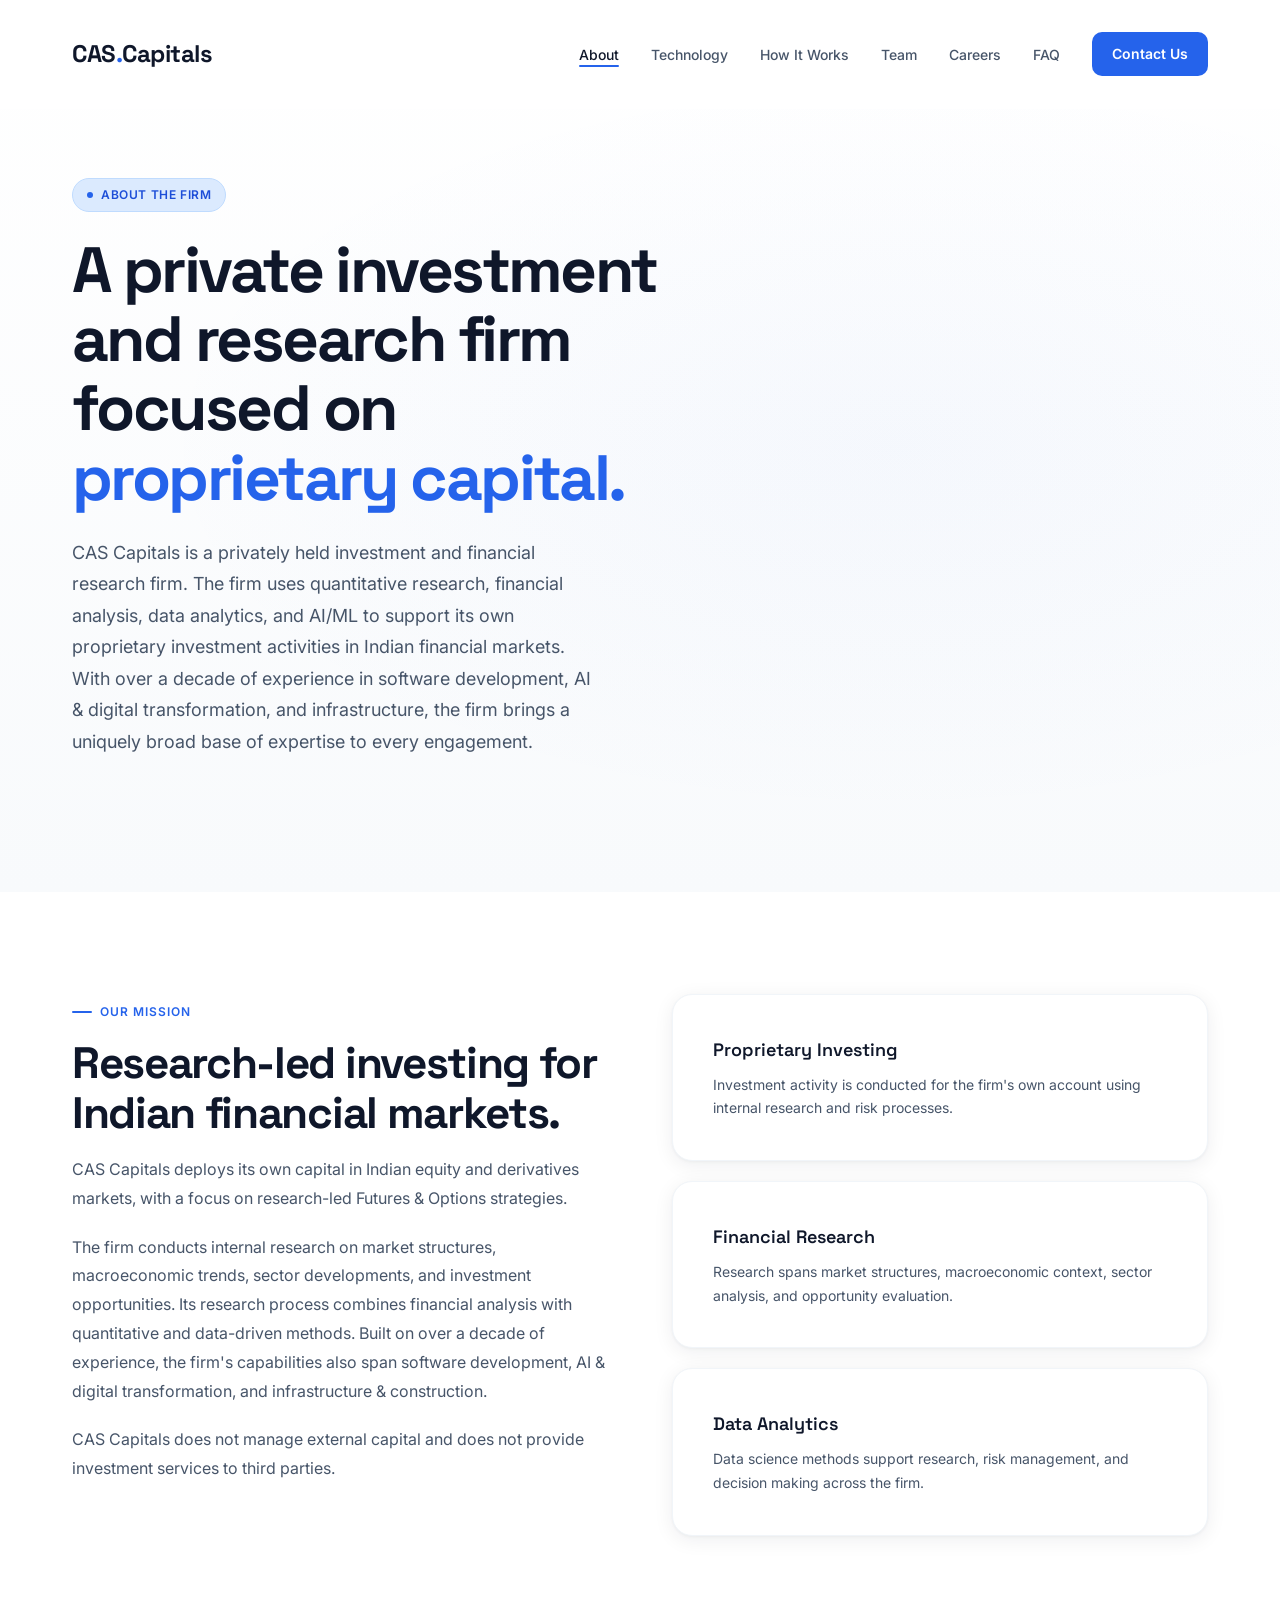
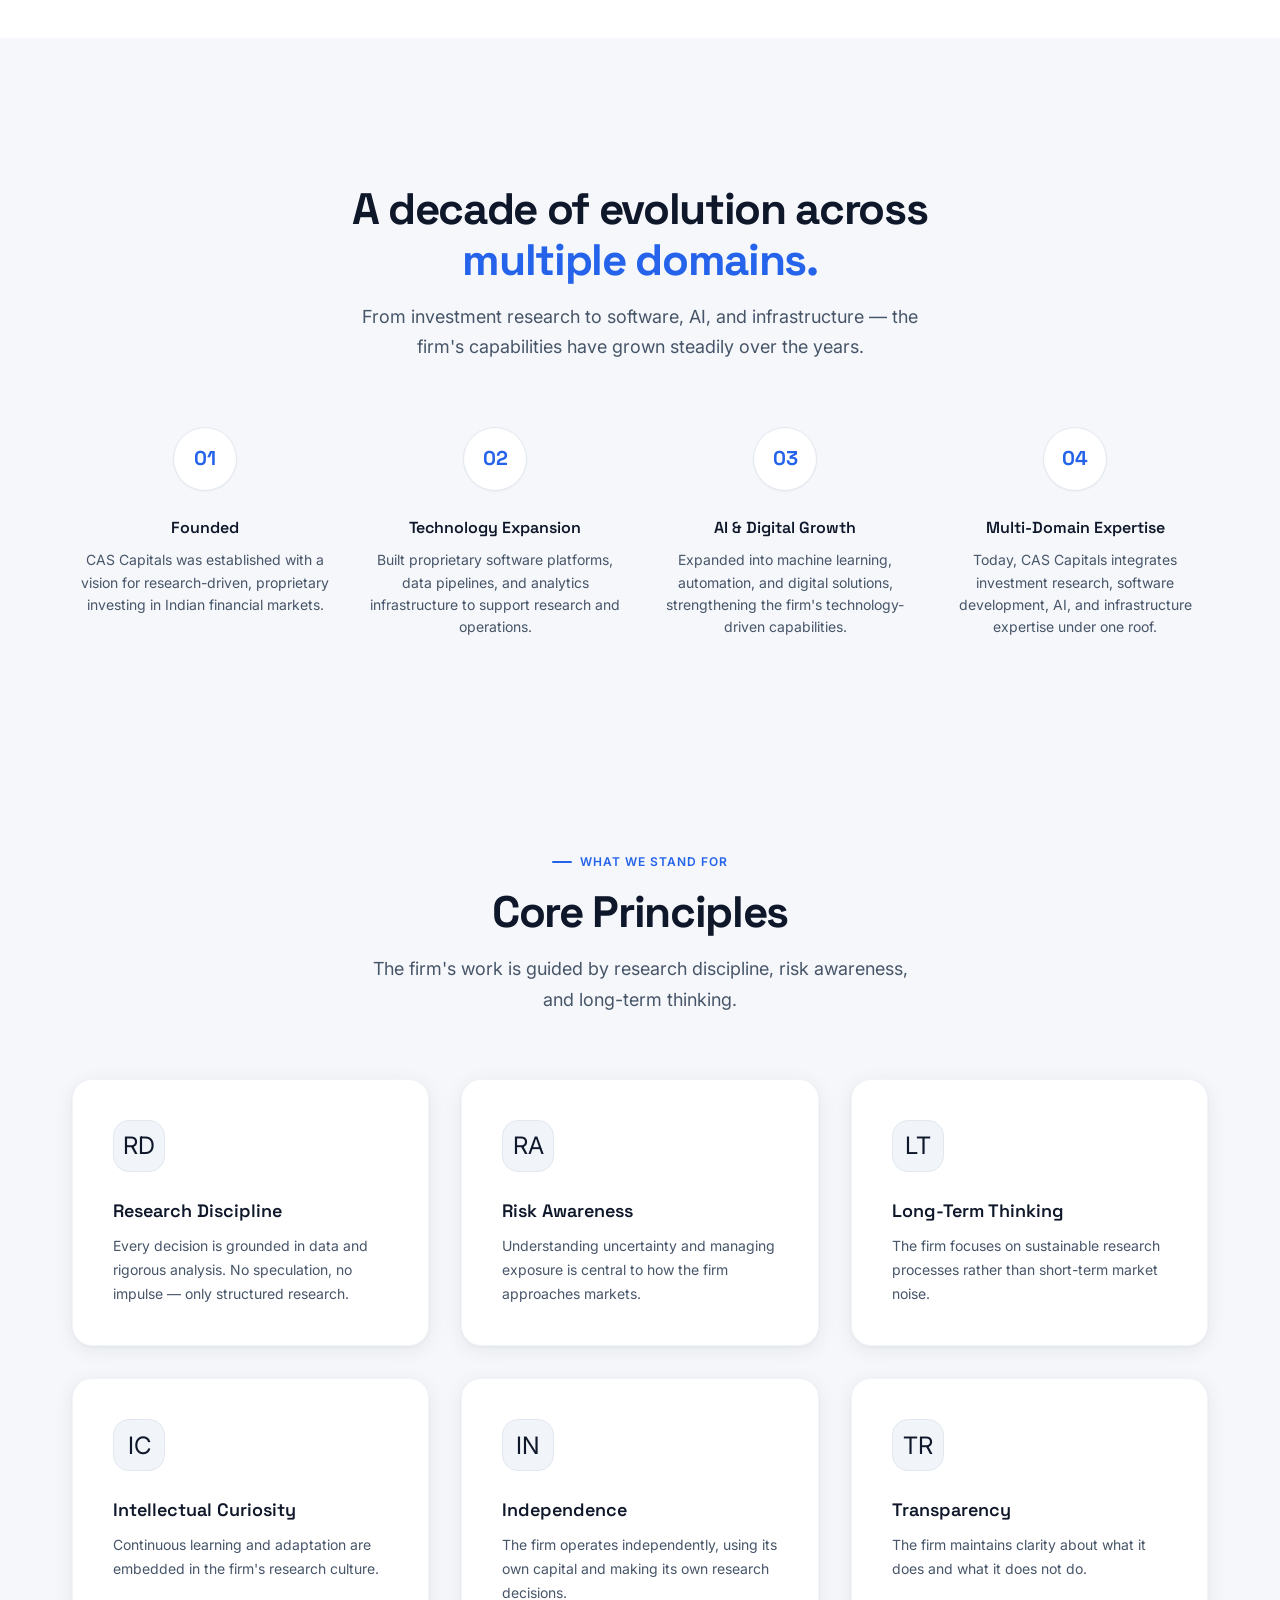
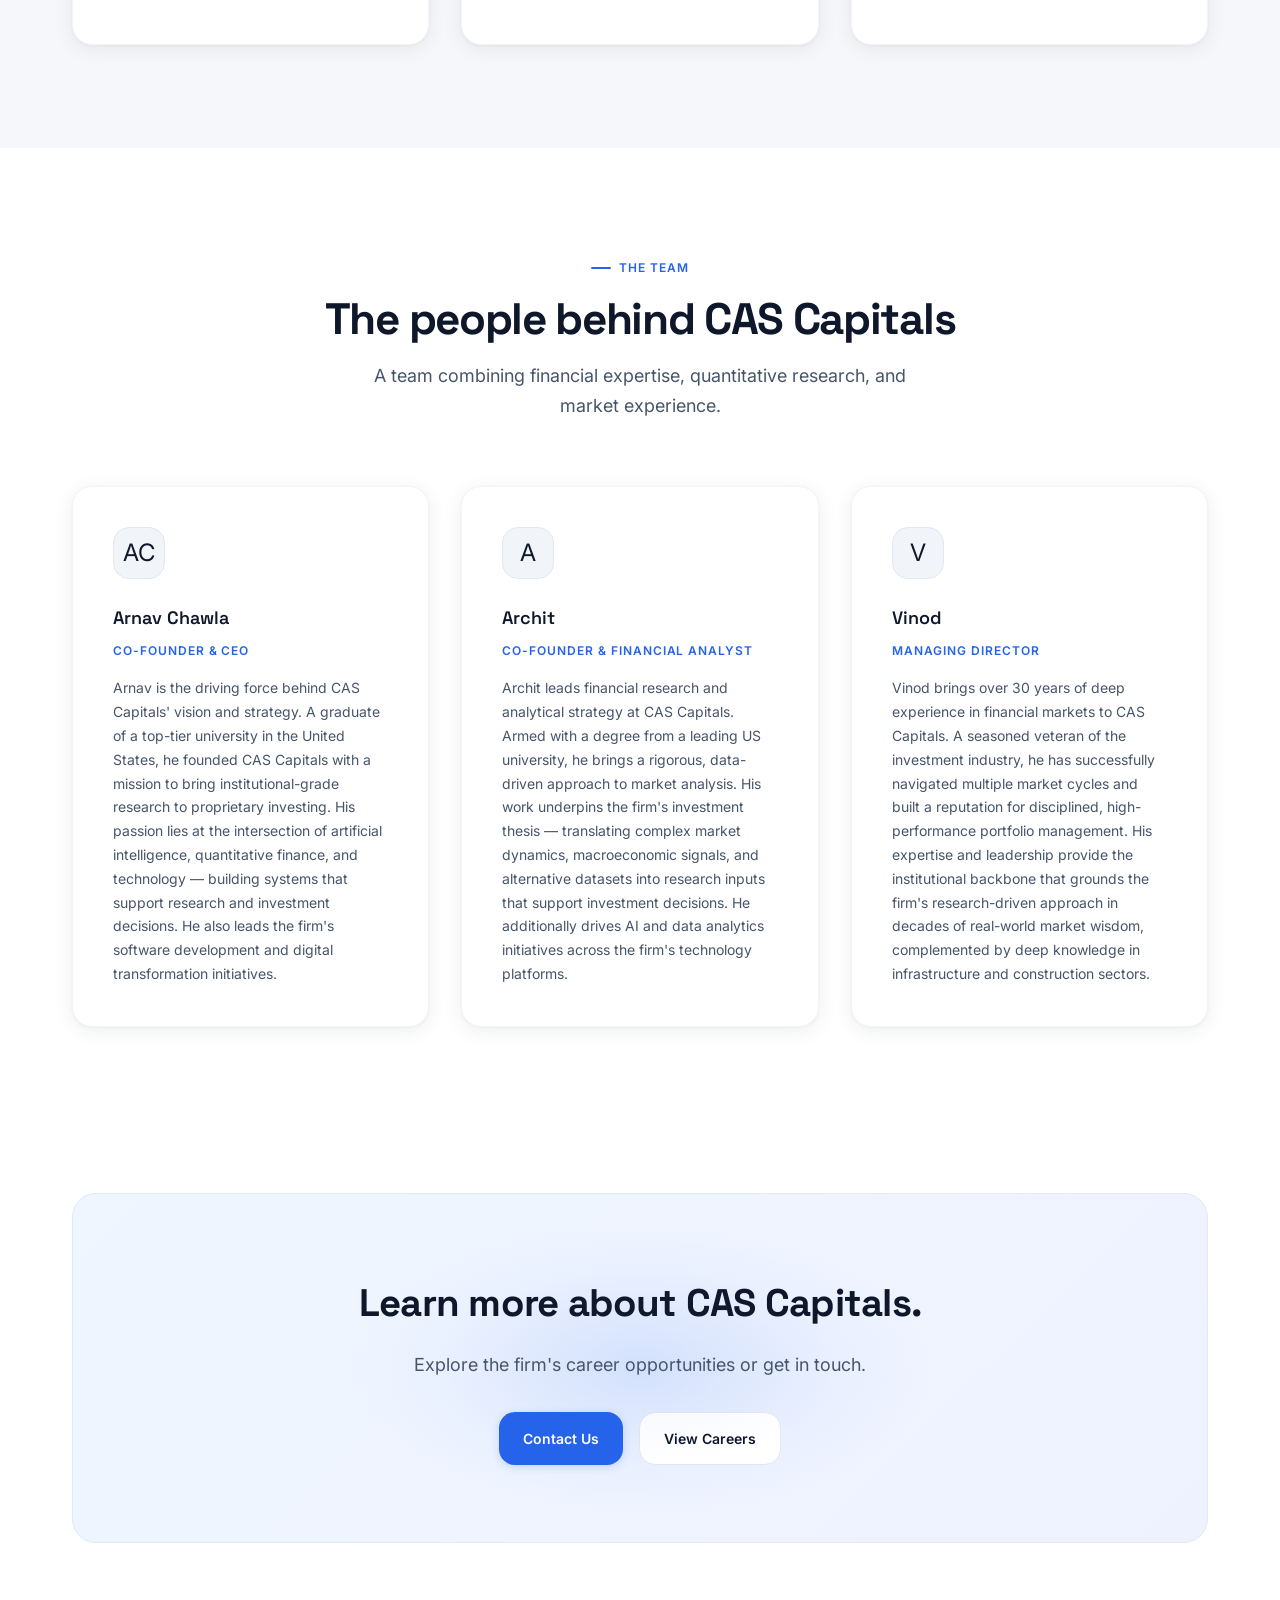
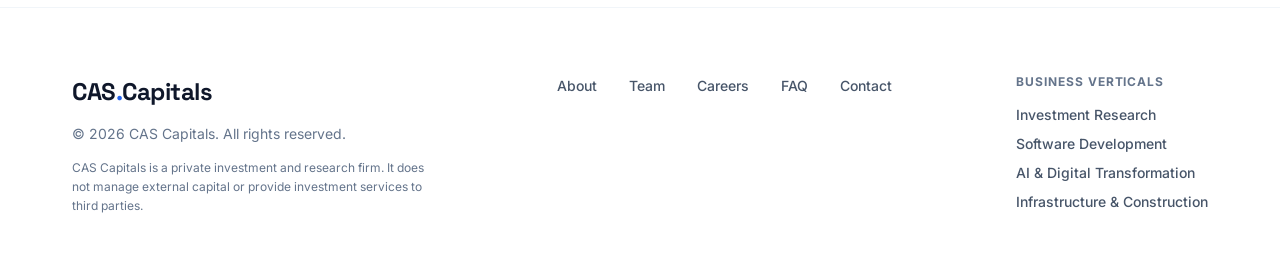
==== commit ab8511a3: "added fqa page" ====
--- a/about.html
+++ b/about.html
@@ -15,6 +15,8 @@
     <meta name="twitter:card" content="summary_large_image" />
     <meta name="twitter:title" content="About — CAS Capitals | Investment Research, Software, AI &amp; Infrastructure" />
     <meta name="twitter:description" content="Learn about CAS Capitals — a private investment and research firm with over 10 years of experience in proprietary investing, software development, AI &amp; digital transformation, and infrastructure &amp; construction." />
+    <meta property="og:image" content="https://cascapitals.com/og-image.png" />
+    <meta name="twitter:image" content="https://cascapitals.com/og-image.png" />
     <link rel="canonical" href="https://cascapitals.com/about" />
     <link rel="preconnect" href="https://fonts.googleapis.com" />
     <link rel="preconnect" href="https://fonts.gstatic.com" crossorigin />
@@ -44,6 +46,7 @@
           <li><a href="index.html#how">How It Works</a></li>
           <li><a href="about.html#team">Team</a></li>
           <li><a href="careers.html">Careers</a></li>
+          <li><a href="faq.html">FAQ</a></li>
           <li><a href="contact.html" class="nav-cta">Contact Us</a></li>
         </ul>
       </div>
@@ -345,6 +348,7 @@
             <li><a href="about.html">About</a></li>
             <li><a href="about.html#team">Team</a></li>
             <li><a href="careers.html">Careers</a></li>
+            <li><a href="faq.html">FAQ</a></li>
             <li><a href="contact.html">Contact</a></li>
           </ul>
           <div class="footer-verticals">
--- a/css/main.css
+++ b/css/main.css
@@ -304,10 +304,31 @@
 }
 
 .nav-links a {
+  position: relative;
   font-size: var(--text-sm);
   font-weight: 500;
   color: var(--color-text-secondary);
   transition: color var(--transition-fast);
+}
+
+.nav-links a::after {
+  content: '';
+  position: absolute;
+  bottom: -4px;
+  left: 0;
+  width: 100%;
+  height: 2px;
+  background: var(--color-accent);
+  transform: scaleX(0);
+  transform-origin: right;
+  transition: transform var(--transition-fast);
+  border-radius: 2px;
+}
+
+.nav-links a:hover::after,
+.nav-links a.active::after {
+  transform: scaleX(1);
+  transform-origin: left;
 }
 
 .nav-links a:hover,
@@ -335,16 +356,6 @@
 
 .nav-cta.active {
   background-color: var(--color-accent-hover);
-}
-
-.nav-hover-backdrop {
-  position: absolute;
-  pointer-events: none;
-  background: var(--color-bg-soft);
-  border-radius: var(--radius-md);
-  transition: all 0.25s cubic-bezier(0.16, 1, 0.3, 1);
-  z-index: -1;
-  opacity: 0;
 }
 
 .mobile-menu-btn {
@@ -419,8 +430,8 @@
     border-bottom: none;
   }
 
-  .nav-hover-backdrop {
-    display: none !important;
+    .nav-links a::after {
+    display: none;
   }
 
   .nav-cta {
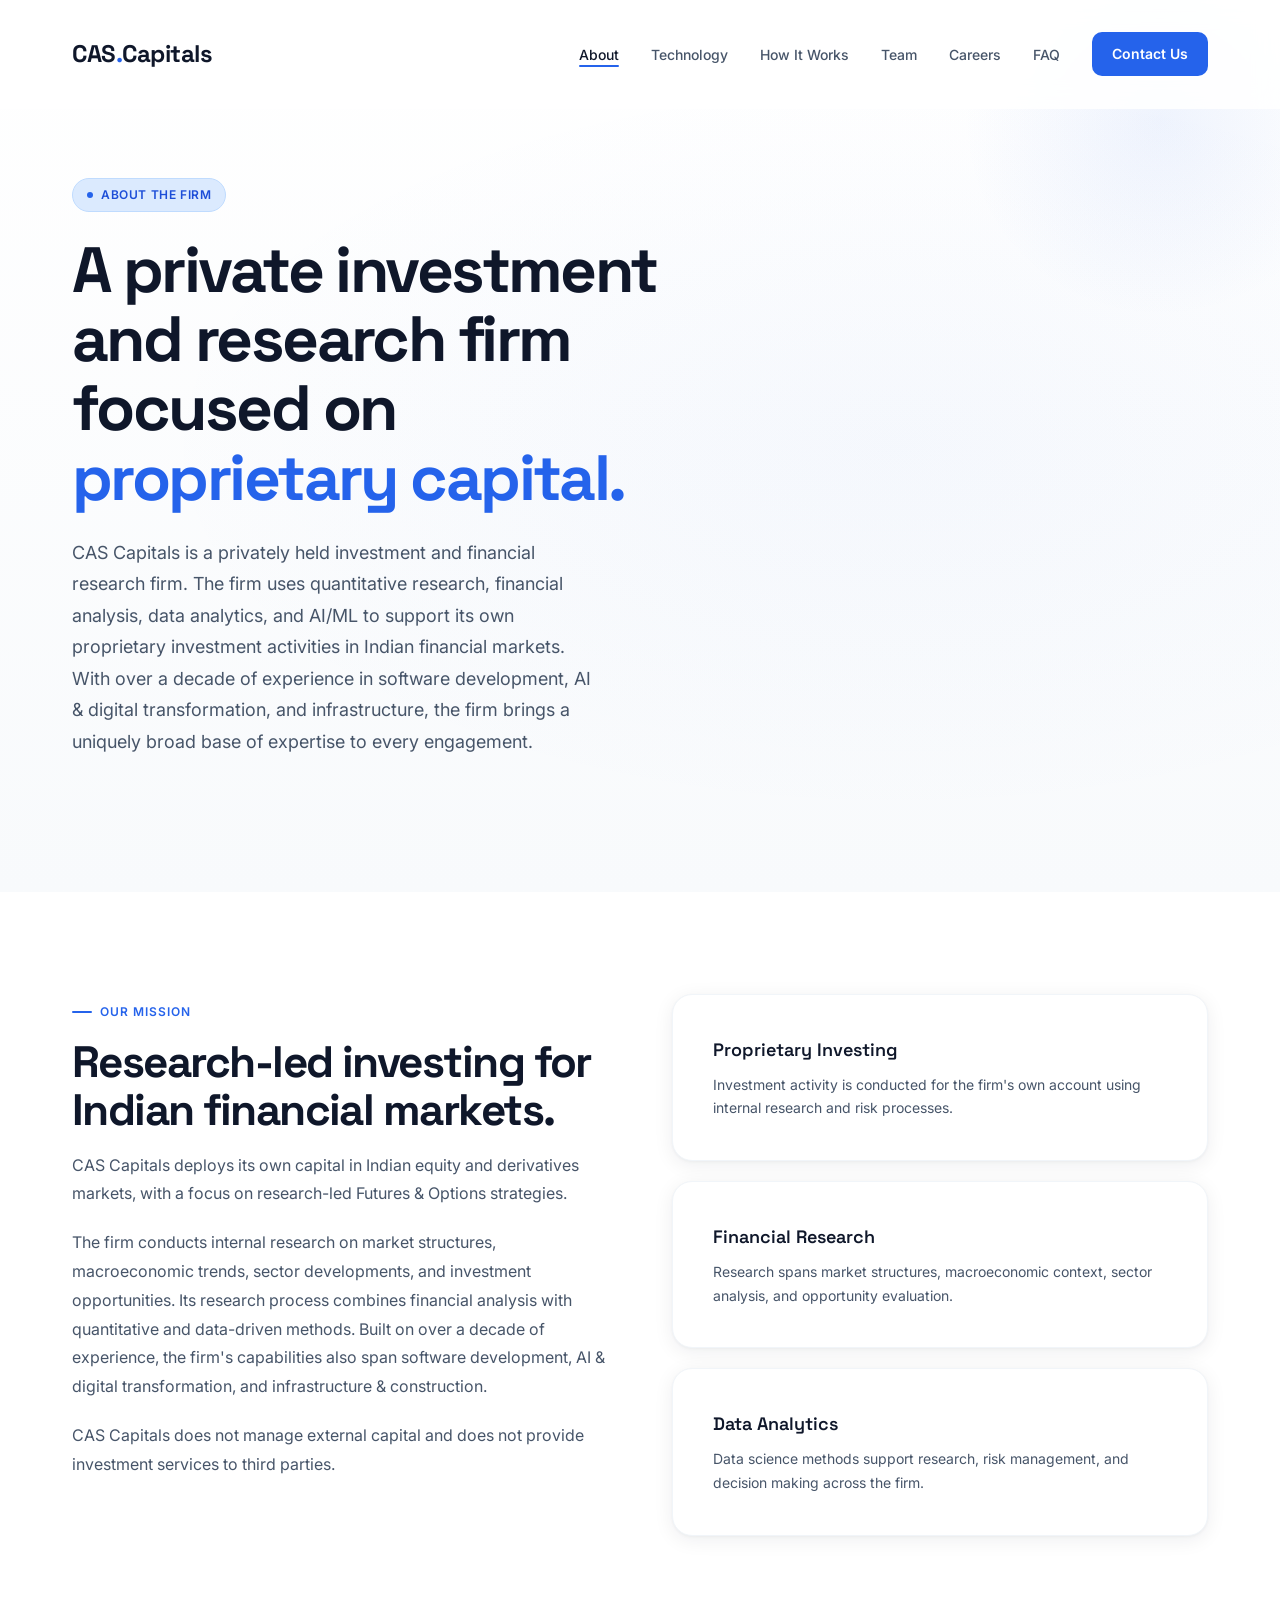
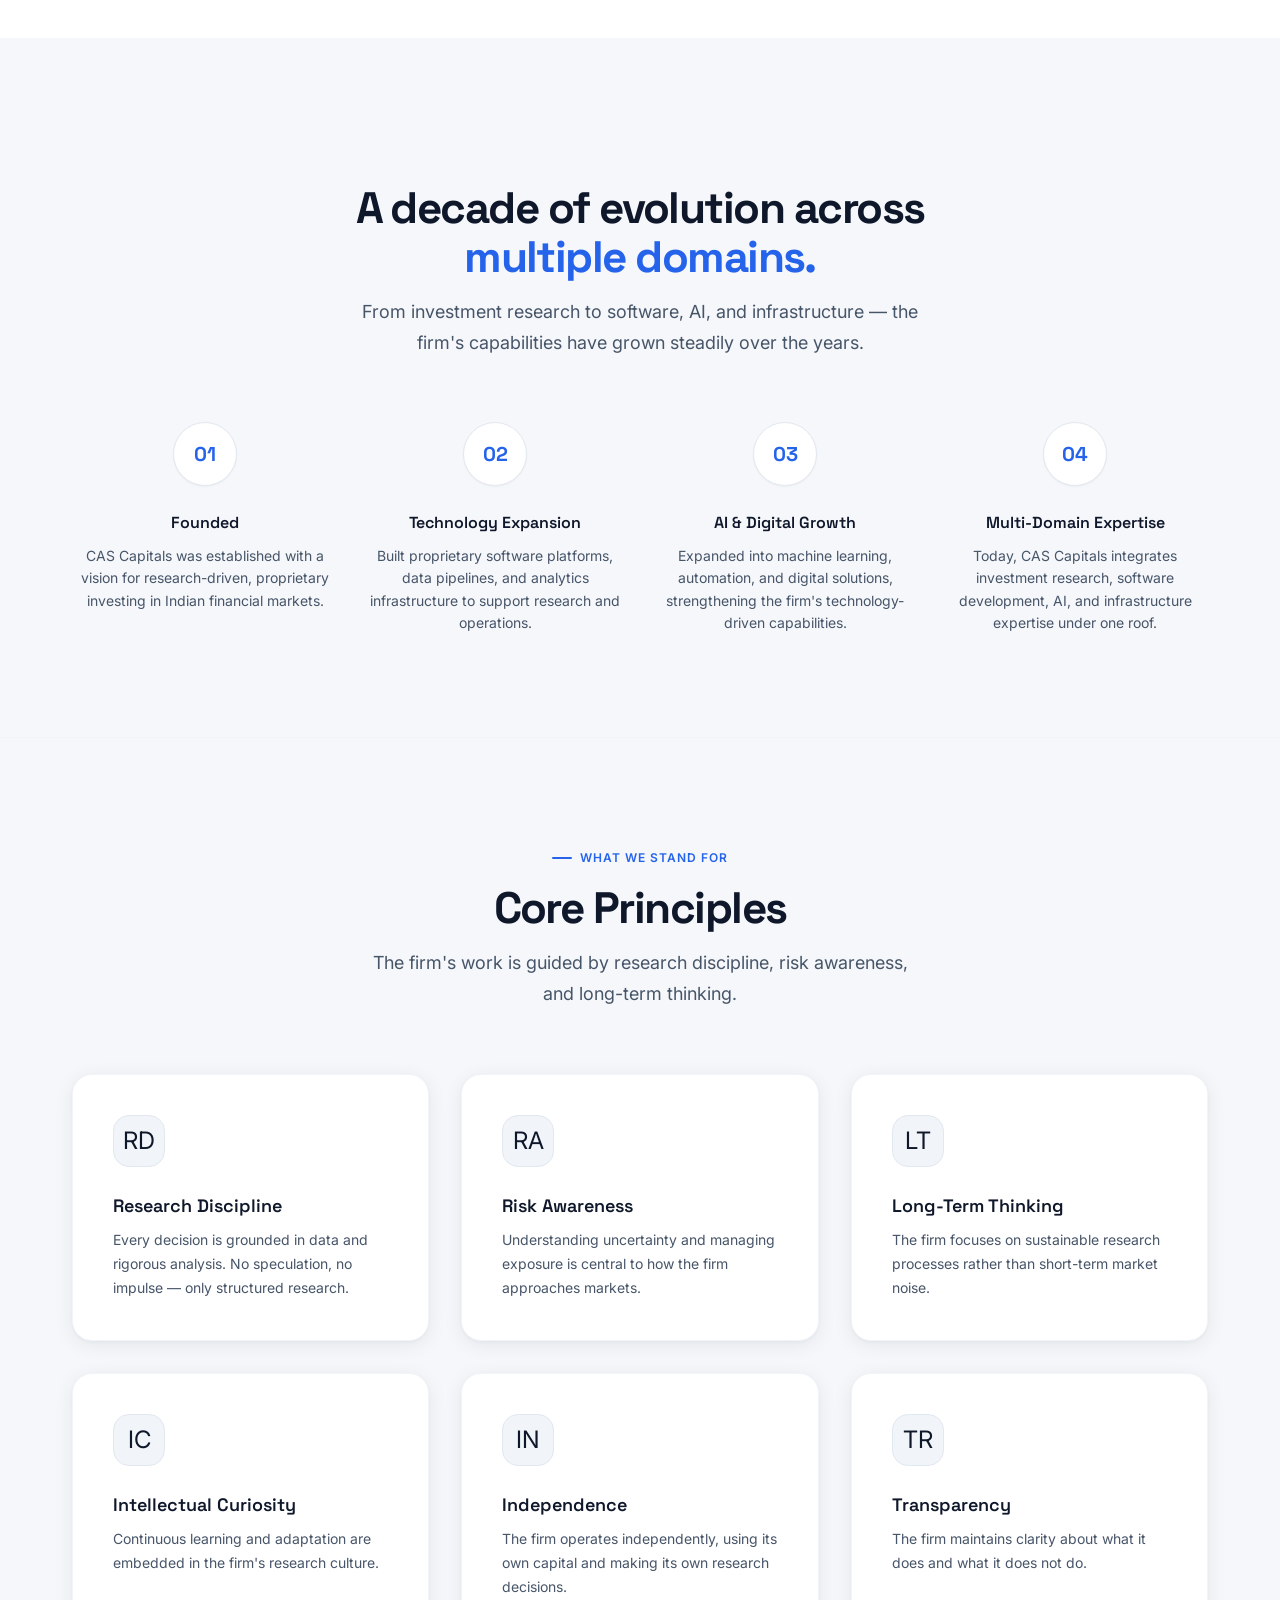
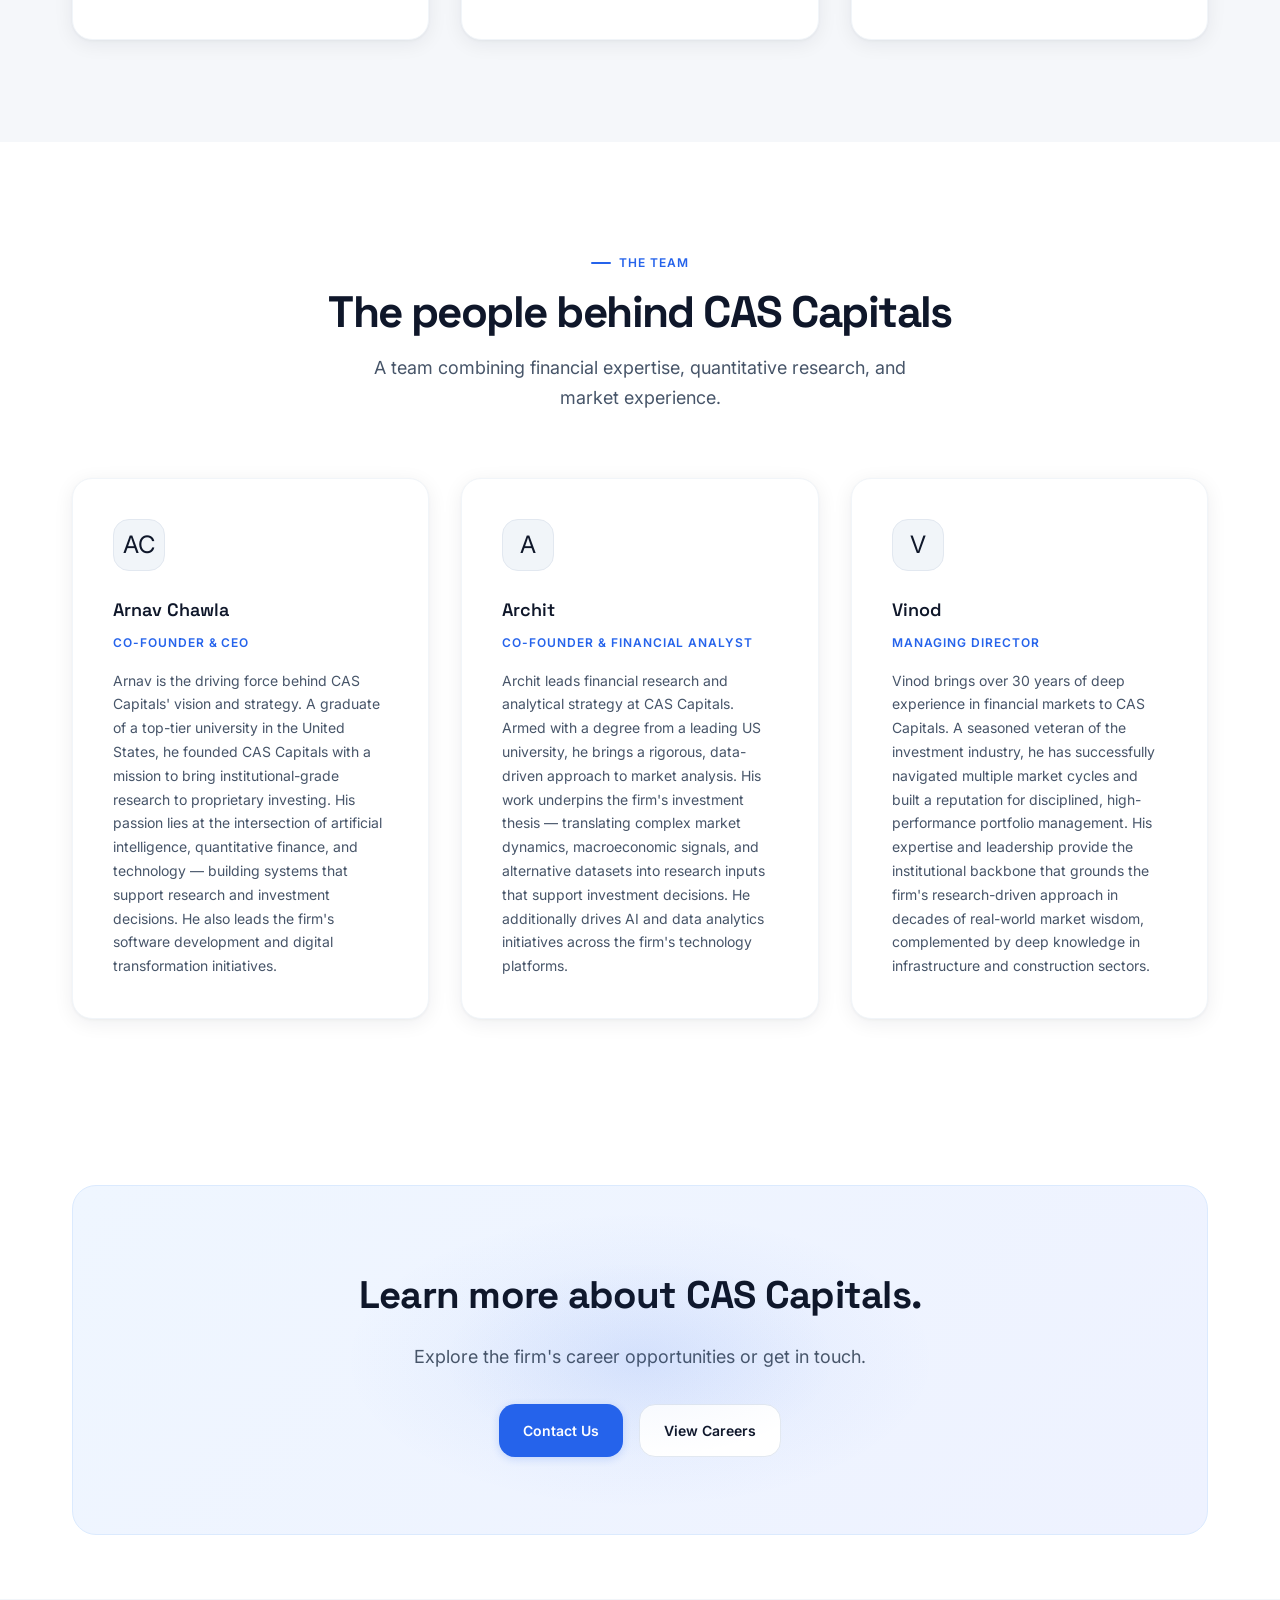
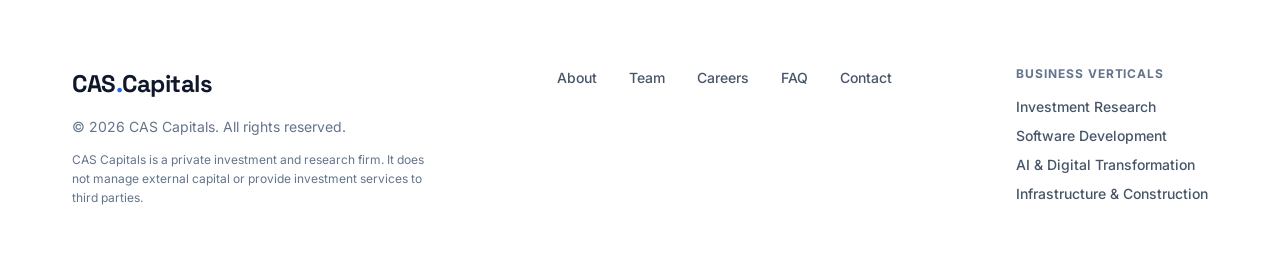
==== commit fde7c6ee: "ui polish" ====
--- a/about.html
+++ b/about.html
@@ -55,6 +55,7 @@
     <main id="main-content">
     <!-- PAGE HERO -->
     <section class="hero">
+      <div class="hero-decoration"></div>
       <div class="container">
         <div class="hero-content">
           <div class="badge hero-badge reveal">
@@ -364,6 +365,11 @@
       </div>
     </footer>
 
+    <button class="back-to-top" type="button" aria-label="Back to top">
+      <svg width="18" height="18" viewBox="0 0 24 24" fill="none" stroke="currentColor" stroke-width="2.5" stroke-linecap="round" stroke-linejoin="round">
+        <path d="M18 15l-6-6-6 6"/>
+      </svg>
+    </button>
     <script src="js/main.js"></script>
   </body>
 </html>
--- a/css/main.css
+++ b/css/main.css
@@ -189,6 +189,14 @@
   background-color: #f5f7fa;
 }
 
+section[id] {
+  scroll-margin-top: 80px;
+}
+
+.section-alt + .section-alt {
+  border-top: 1px solid var(--color-border-light);
+}
+
 .section-header {
   max-width: 640px;
   margin-bottom: var(--space-16);
@@ -229,8 +237,8 @@
   font-family: var(--font-display);
   font-size: clamp(1.875rem, 3.5vw, 2.75rem);
   font-weight: 700;
-  line-height: 1.15;
-  letter-spacing: -0.03em;
+  line-height: 1.1;
+  letter-spacing: -0.035em;
   color: var(--color-text);
   margin-bottom: var(--space-4);
 }
@@ -487,14 +495,33 @@
 }
 
 .footer-links a {
+  position: relative;
   font-size: var(--text-sm);
   font-weight: 500;
   color: var(--color-text-secondary);
   transition: color var(--transition-fast);
 }
 
+.footer-links a::after {
+  content: '';
+  position: absolute;
+  bottom: -2px;
+  left: 0;
+  width: 100%;
+  height: 1px;
+  background: var(--color-accent);
+  transform: scaleX(0);
+  transform-origin: right;
+  transition: transform var(--transition-fast);
+}
+
 .footer-links a:hover {
   color: var(--color-accent);
+}
+
+.footer-links a:hover::after {
+  transform: scaleX(1);
+  transform-origin: left;
 }
 
 .footer-verticals {
@@ -641,8 +668,14 @@
 
 .card:hover {
   transform: translateY(-4px);
-  box-shadow: var(--shadow-card-hover);
+  box-shadow: 0 4px 8px rgba(15, 23, 42, 0.04), 0 20px 40px rgba(15, 23, 42, 0.09), 0 0 0 1px rgba(37, 99, 235, 0.06);
   border-color: var(--color-accent-light);
+}
+
+.card:hover .card-icon {
+  background: var(--color-accent-light);
+  border-color: var(--color-accent-light);
+  color: var(--color-accent);
 }
 
 .card-icon {
@@ -2376,4 +2409,63 @@
     animation-duration: 30s !important;
     animation-iteration-count: infinite !important;
   }
+}
+
+/* ------------------------------------------------------
+   22. Back to Top
+   ------------------------------------------------------ */
+.back-to-top {
+  position: fixed;
+  bottom: 2rem;
+  right: 2rem;
+  z-index: 99;
+  width: 44px;
+  height: 44px;
+  border-radius: 50%;
+  background: var(--color-accent);
+  color: #fff;
+  border: none;
+  cursor: pointer;
+  display: flex;
+  align-items: center;
+  justify-content: center;
+  box-shadow: var(--shadow-button);
+  opacity: 0;
+  transform: translateY(10px);
+  transition: opacity 0.3s, transform 0.3s, background-color 0.2s;
+  pointer-events: none;
+}
+
+.back-to-top.visible {
+  opacity: 1;
+  transform: translateY(0);
+  pointer-events: auto;
+}
+
+.back-to-top:hover {
+  background: var(--color-accent-hover);
+  box-shadow: var(--shadow-button-hover);
+}
+
+/* ------------------------------------------------------
+   23. Hero Decoration (standalone)
+   ------------------------------------------------------ */
+.hero > .hero-decoration {
+  position: absolute;
+  top: -80px;
+  right: -80px;
+  width: 400px;
+  height: 400px;
+  background: radial-gradient(circle, rgba(37, 99, 235, 0.07) 0%, transparent 70%);
+  pointer-events: none;
+  z-index: 0;
+}
+
+@media (max-width: 768px) {
+  .hero > .hero-decoration {
+    width: 250px;
+    height: 250px;
+    top: -40px;
+    right: -40px;
+  }
 }
